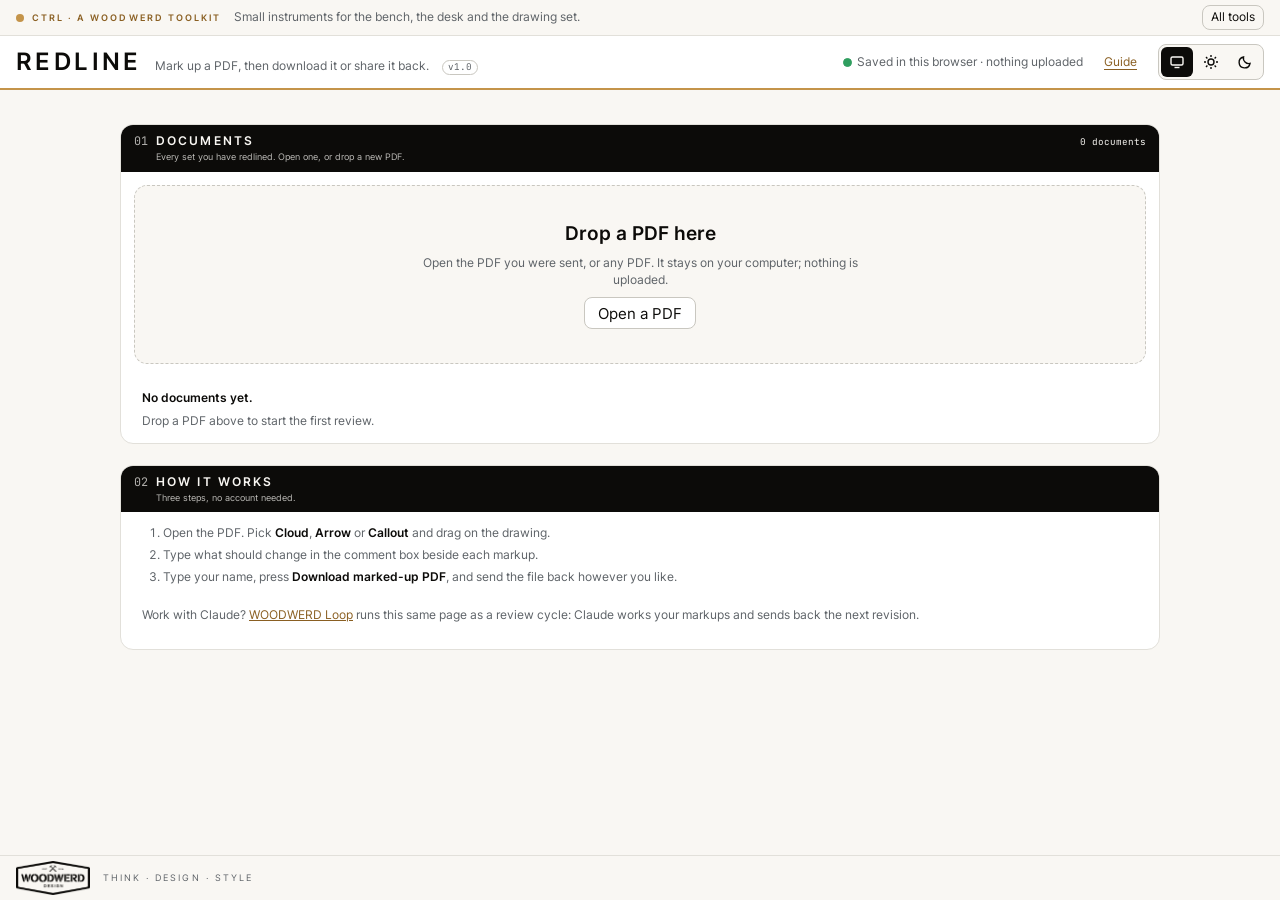
==== index.html @ b903b0ae "Add the WOODWERD Loop page and installable skill loop/ explains Redline vs Loop, the review cycle, a" ====
<!doctype html>
<html lang="en">
<head>
<meta charset="utf-8">
<meta name="viewport" content="width=device-width,initial-scale=1,viewport-fit=cover">
<meta name="description" content="Mark up a PDF in your browser, then download it or share it back. Nothing is uploaded.">
<meta name="robots" content="noindex">
<style>:root{padding-top:env(safe-area-inset-top,0px);padding-bottom:env(safe-area-inset-bottom,0px)}body{margin:0}</style>
</head>
<body>
<title>WOODWERD Redline</title>
<meta name="claude:viewport-fit-sides" content="cover">
<style>
/* Layout: drafting-table instrument. Toolkit strip, product header, then pages rail | sheet on the table | markups list, footer mark below.
   Tokens from WOODWERD Digital. Spacing Fibonacci (3 5 8 13 21 34 55), type steps of sqrt(phi) on a 15px body. */
@font-face{font-family:"Inter";font-weight:400;font-display:swap;src:url("fonts/inter-latin-400-normal.woff2") format("woff2")}
@font-face{font-family:"Inter";font-weight:500;font-display:swap;src:url("fonts/inter-latin-500-normal.woff2") format("woff2")}
@font-face{font-family:"Inter";font-weight:600;font-display:swap;src:url("fonts/inter-latin-600-normal.woff2") format("woff2")}
@font-face{font-family:"JetBrains Mono";font-weight:400;font-display:swap;src:url("fonts/jetbrains-mono-latin-400-normal.woff2") format("woff2")}
@font-face{font-family:"JetBrains Mono";font-weight:500;font-display:swap;src:url("fonts/jetbrains-mono-latin-500-normal.woff2") format("woff2")}
:root{
  --accent:#C4944A; --accent-text:#8A5F22; --accent-tint:#F0E2C8;
  --ground:#F9F7F3; --surface:#FFFFFF; --ink:#0C0B09; --ink-soft:#5D6267; --line:#E2E0DA; --line-strong:#C9C7C0;
  --table:#ECE9E2; --on-ink:#F9F7F3;
  --ok:#2F9E5F; --attention:#FF9F43; --fault:#D0453A;
  --sans:"Inter",system-ui,-apple-system,"Segoe UI",Roboto,sans-serif;
  --mono:"JetBrains Mono",ui-monospace,Menlo,Consolas,monospace;
  --b:15px; --t-micro:calc(var(--b)*.618); --t-cap:calc(var(--b)*.786); --t-h3:calc(var(--b)*1.272); --t-h2:calc(var(--b)*1.618);
  --s3:3px; --s5:5px; --s8:8px; --s13:13px; --s21:21px; --s34:34px; --s55:55px;
  --r-ctl:8px; --r-box:13px;
}
@media (prefers-color-scheme:dark){:root:not([data-theme="light"]){
  --accent-text:#D4A85E; --accent-tint:#3A2E16; --ground:#141311; --surface:#1C1A17; --ink:#ECEAE6; --ink-soft:#A3A8AD;
  --line:#2A2C2F; --line-strong:#3A3D41; --table:#0E0D0C; --on-ink:#141311; color-scheme:dark}}
:root[data-theme="dark"]{
  --accent-text:#D4A85E; --accent-tint:#3A2E16; --ground:#141311; --surface:#1C1A17; --ink:#ECEAE6; --ink-soft:#A3A8AD;
  --line:#2A2C2F; --line-strong:#3A3D41; --table:#0E0D0C; --on-ink:#141311; color-scheme:dark}
[hidden]{display:none!important}
html.public .claude-only{display:none!important}
html:not(.public) .public-only{display:none!important}
html.public .st{display:none}
*{box-sizing:border-box}
html,body{height:100%}
body{background:var(--ground);color:var(--ink);font-family:var(--sans);font-size:var(--b);line-height:1.45;overflow:hidden}
button,select,input,textarea{font:inherit;color:inherit}
button{cursor:pointer}
button:disabled{cursor:default;opacity:.45}
:focus-visible{outline:2px solid var(--accent);outline-offset:2px}
.mono{font-family:var(--mono);font-variant-numeric:tabular-nums}
.gut{padding-left:max(16px,env(safe-area-inset-left,0px));padding-right:max(16px,env(safe-area-inset-right,0px))}

.app{height:100%;display:grid;grid-template-rows:auto auto 1fr auto;min-height:0}

/* toolkit strip */
.strip{display:flex;align-items:center;gap:var(--s13);padding-block:var(--s5);background:var(--ground);border-bottom:1px solid var(--line);font-size:var(--t-cap);min-width:0}
.strip .kit{display:flex;align-items:center;gap:var(--s8);white-space:nowrap;font-size:var(--t-micro);letter-spacing:.22em;text-transform:uppercase;color:var(--accent-text);font-weight:600}
.dot{width:8px;height:8px;border-radius:50%;background:var(--accent);flex:none;display:inline-block}
.strip .pitch{color:var(--ink-soft);overflow:hidden;text-overflow:ellipsis;white-space:nowrap;flex:1;min-width:0}
.tools-menu{position:relative}
.tools-menu summary{list-style:none;cursor:pointer;padding:var(--s3) var(--s8);border:1px solid var(--line-strong);border-radius:var(--r-ctl);white-space:nowrap;color:var(--ink)}
.tools-menu summary::-webkit-details-marker{display:none}
.tools-menu summary:hover{background:var(--surface)}
.tools-menu .menu{position:absolute;right:0;top:calc(100% + var(--s5));z-index:30;width:min(340px,calc(100vw - 32px));background:var(--surface);border:1px solid var(--line-strong);border-radius:var(--r-box);padding:var(--s13);display:grid;gap:var(--s13);box-shadow:0 8px 34px rgba(0,0,0,.18)}
.menu h4{margin:0 0 var(--s5);font-size:var(--t-micro);letter-spacing:.22em;text-transform:uppercase;color:var(--ink-soft);font-weight:600}
.menu h4 span{letter-spacing:0;text-transform:none;font-weight:400}
.menu ul{list-style:none;margin:0;padding:0;display:grid;gap:var(--s5)}
.menu li{display:grid;grid-template-columns:auto 1fr;column-gap:var(--s8);align-items:baseline}
.menu li .nm{font-weight:600}
.menu li .ln{grid-column:2;color:var(--ink-soft);font-size:var(--t-cap)}
.menu li .here{font-size:var(--t-micro);letter-spacing:.12em;text-transform:uppercase;color:var(--accent-text);margin-left:var(--s5)}
.menu li .mk{width:8px;height:8px;border-radius:50%;border:1px solid var(--line-strong);transform:translateY(-1px)}
.menu li.cur .mk{background:var(--accent);border-color:var(--accent)}

/* product header */
.head{display:flex;align-items:center;gap:var(--s13) var(--s21);flex-wrap:wrap;padding-block:var(--s8);background:var(--surface);border-bottom:2px solid var(--accent)}
.prod{display:flex;align-items:baseline;gap:var(--s13);min-width:0;flex-wrap:wrap}
.prod h1{margin:0;font-size:var(--t-h2);letter-spacing:.14em;font-weight:600;line-height:1}
.prod .purpose{color:var(--ink-soft);font-size:var(--t-cap)}
.prod .ver{font-family:var(--mono);font-size:var(--t-micro);color:var(--ink-soft);border:1px solid var(--line-strong);border-radius:var(--r-ctl);padding:0 var(--s5)}
.head .sp{flex:1}
.live{display:flex;align-items:center;gap:var(--s5);font-size:var(--t-cap);color:var(--ink-soft);white-space:nowrap}
.sdot{width:9px;height:9px;border-radius:50%;flex:none;border:1.5px solid var(--line-strong);background:transparent}
.sdot.ok{background:var(--ok);border-color:var(--ok)}
.sdot.attention{background:var(--attention);border-color:var(--attention)}
.sdot.fault{background:var(--fault);border-color:var(--fault)}
.sdot.pulse{animation:pulse 1.4s ease-in-out infinite}
@keyframes pulse{50%{opacity:.35}}
.guide summary{list-style:none;cursor:pointer;color:var(--accent-text);text-decoration:underline;text-underline-offset:3px;font-size:var(--t-cap)}
.guide summary::-webkit-details-marker{display:none}
.guide{position:relative}
.guide .pop{position:absolute;right:0;top:calc(100% + var(--s8));z-index:30;width:min(420px,calc(100vw - 32px));background:var(--surface);border:1px solid var(--line-strong);border-radius:var(--r-box);padding:var(--s13) var(--s21);box-shadow:0 8px 34px rgba(0,0,0,.18);font-size:var(--t-cap);line-height:1.5;max-height:70vh;overflow:auto}
.pop h3{font-size:var(--b);margin:var(--s13) 0 var(--s5)}
.pop h3:first-child{margin-top:0}
.pop p{margin:0 0 var(--s8)}
.pop kbd{font-family:var(--mono);border:1px solid var(--line-strong);border-radius:4px;padding:0 4px;font-size:var(--t-micro)}
.keys{display:grid;grid-template-columns:auto 1fr;gap:var(--s3) var(--s13)}
.seg{display:inline-flex;border:1px solid var(--line-strong);border-radius:var(--r-ctl);padding:2px;gap:2px;background:var(--ground)}
.seg button{border:0;background:transparent;border-radius:6px;padding:var(--s3) var(--s8);display:inline-flex;align-items:center;gap:var(--s5);white-space:nowrap;min-height:30px}
.seg button:hover{background:var(--line)}
.seg button[aria-pressed="true"]{background:var(--ink);color:var(--on-ink)}
.seg svg{width:16px;height:16px;flex:none}

/* workspace */
.work{--railw:200px;--listw:clamp(300px,26vw,440px);min-height:0;display:grid;grid-template-columns:var(--railw) minmax(0,1fr) var(--listw);grid-template-rows:auto minmax(0,1fr);grid-template-areas:"bar bar bar" "rail table list"}
/* one fixed top bar: identity column as wide as the page previews, tools in one row, scale and size fixed on the right */
.bar{grid-area:bar;display:grid;grid-template-columns:var(--railw) minmax(0,1fr) auto;align-items:center;column-gap:var(--s13);padding-block:var(--s5);padding-left:0!important;background:var(--surface);border-bottom:1px solid var(--line)}
.bar-id{display:flex;align-items:center;gap:var(--s5);min-width:0;padding-left:var(--s8)}
.bar-id #back{padding-inline:var(--s5);flex:none}
.sr{position:absolute;width:1px;height:1px;overflow:hidden;clip:rect(0 0 0 0);white-space:nowrap}
.bar-id .docname{flex:1;min-width:0;flex-wrap:wrap;row-gap:0}
.bar-id .docname b{max-width:100%}
.bar-tools{display:flex;align-items:center;gap:var(--s8);min-width:0;overflow-x:auto;scrollbar-width:thin}
.bar-tools>*{flex:none}
.bar-meta{display:flex;align-items:center;gap:var(--s8);justify-content:flex-end}
.bar-meta .readout{display:inline-block;min-width:21ch;text-align:right}
.live{min-width:24ch}
.btn{border:1px solid var(--line-strong);background:var(--surface);border-radius:var(--r-ctl);padding:var(--s3) var(--s13);min-height:32px;display:inline-flex;align-items:center;gap:var(--s5);white-space:nowrap}
.btn:hover:not(:disabled){background:var(--ground);border-color:var(--ink-soft)}
.btn:active:not(:disabled){transform:translateY(1px)}
.primary{border:1px solid var(--ink);background:var(--ink);color:var(--on-ink);border-radius:var(--r-ctl);padding:var(--s5) var(--s13);font-weight:600;min-height:34px}
.primary:hover:not(:disabled){opacity:.88}
.docname{display:flex;align-items:center;gap:var(--s8);min-width:0}
.docname b{font-weight:600;overflow:hidden;text-overflow:ellipsis;white-space:nowrap;max-width:28ch}
.docname input{width:9ch;border:1px solid var(--line-strong);border-radius:var(--r-ctl);background:var(--ground);padding:2px var(--s5);font-family:var(--mono);font-size:var(--t-cap)}
.docname label{font-size:var(--t-micro);letter-spacing:.16em;text-transform:uppercase;color:var(--ink-soft)}
.sw{width:22px;height:22px;border-radius:50%;border:2px solid var(--surface);outline:1px solid var(--line-strong);padding:0;min-height:0}
.sw[aria-pressed="true"]{outline:2px solid var(--ink)}
.colors{display:flex;gap:var(--s5);align-items:center;padding-inline:var(--s5)}
.field{display:flex;align-items:center;gap:var(--s5);font-size:var(--t-cap);color:var(--ink-soft)}
.field select,.pagepick{border:1px solid var(--line-strong);background:var(--surface);border-radius:var(--r-ctl);padding:var(--s3) var(--s5);color:var(--ink)}
.readout{font-family:var(--mono);font-size:var(--t-cap);color:var(--ink-soft);white-space:nowrap}
.pagepick{display:none}

/* area header band */
.area{display:flex;flex-direction:column;min-height:0;background:var(--surface)}
.band{display:grid;grid-template-columns:auto 1fr auto;align-items:baseline;gap:0 var(--s8);padding:var(--s8) var(--s13);background:var(--ink);color:var(--on-ink)}
.band .no{font-family:var(--mono);font-size:var(--t-cap);opacity:.7}
.band h2{margin:0;font-size:var(--t-cap);letter-spacing:.18em;text-transform:uppercase;font-weight:600}
.band .state{font-family:var(--mono);font-size:var(--t-micro);white-space:nowrap}
.band .why{grid-column:2/4;font-size:var(--t-micro);opacity:.75}

/* pages rail */
.rail{grid-area:rail;border-right:1px solid var(--line)}
.pages{overflow:auto;padding:var(--s8);display:flex;flex-direction:column;gap:var(--s8);min-height:0;flex:1}
.pg{display:grid;gap:var(--s5);text-align:left;border:1px solid transparent;background:transparent;border-radius:var(--r-ctl);padding:var(--s5)}
.pg:hover{background:var(--ground)}
.pg[aria-current="true"]{border-color:var(--ink);background:var(--ground)}
.pg canvas{width:100%;height:auto;display:block;background:#fff;border:1px solid var(--line);border-radius:3px}
.pg .lbl{display:flex;justify-content:space-between;align-items:center;font-size:var(--t-cap)}
.pg .lbl b{font-family:var(--mono);font-weight:500}
.count{font-family:var(--mono);font-size:var(--t-micro);border:1px solid var(--attention);color:var(--ink);border-radius:8px;padding:0 var(--s5)}

/* table */
.table{grid-area:table;position:relative;overflow:hidden;background:var(--table);touch-action:none}
.stage{position:absolute;left:0;top:0;transform-origin:0 0;box-shadow:0 2px 13px rgba(0,0,0,.25);background:#fff}
.stage canvas{position:absolute;left:0;top:0;display:block}
.stage svg{position:absolute;left:0;top:0;overflow:visible}
.table[data-tool="pan"]{cursor:grab}
.table.panning{cursor:grabbing}
.table[data-tool="select"]{cursor:default}
.table:not([data-tool="pan"]):not([data-tool="select"]){cursor:crosshair}
.zoom{position:absolute;right:max(13px,env(safe-area-inset-right,0px));bottom:var(--s13);display:flex;gap:var(--s5);align-items:center}
.zoom .btn{min-height:30px;padding:var(--s3) var(--s8)}
.zoom output{font-family:var(--mono);font-size:var(--t-cap);background:var(--surface);border:1px solid var(--line-strong);border-radius:var(--r-ctl);padding:var(--s3) var(--s8);min-width:56px;text-align:center}
.hint{position:absolute;left:var(--s13);bottom:var(--s13);font-size:var(--t-cap);color:var(--ink-soft);background:var(--surface);border:1px solid var(--line);border-radius:var(--r-ctl);padding:var(--s3) var(--s8);max-width:50%}
.mk{cursor:pointer}
.mk.sel .hit{stroke:var(--accent);stroke-opacity:.45}
.tmsg{position:absolute;inset:0;display:grid;place-items:center;padding:var(--s34);text-align:center;color:var(--ink-soft)}
.tmsg > div{max-width:46ch;display:grid;gap:var(--s8);justify-items:center}

/* markups list */
.list{grid-area:list;border-left:1px solid var(--line)}
.lhead{padding:var(--s13);border-bottom:1px solid var(--line);display:grid;gap:var(--s8)}
.tally{font-family:var(--mono);font-size:var(--t-cap);color:var(--ink-soft)}
.filters{display:flex;gap:var(--s5);flex-wrap:wrap}
.filters select{border:1px solid var(--line-strong);background:var(--ground);border-radius:var(--r-ctl);padding:2px var(--s5);font-size:var(--t-cap)}
.items{overflow:auto;padding:var(--s8);display:flex;flex-direction:column;gap:var(--s8);min-height:0;flex:1}
.item{border:1px solid var(--line);border-radius:var(--r-ctl);padding:var(--s8);display:grid;gap:var(--s8);background:var(--ground)}
.item.sel{border-color:var(--ink)}
.item .top{display:flex;align-items:center;flex-wrap:wrap;gap:var(--s5) var(--s8);font-size:var(--t-cap);min-width:0}
.item .top .meta{flex:1 1 8ch}
.item{min-width:0;overflow-wrap:anywhere}
.grp{grid-template-columns:minmax(0,1fr);min-width:0}
.log{overflow-wrap:anywhere}
.flow{min-width:0;overflow-wrap:anywhere}
.item .num{font-family:var(--mono);font-weight:500;min-width:30px}
.item .ink{width:10px;height:10px;border-radius:50%;flex:none}
.item .meta{color:var(--ink-soft);flex:1;min-width:0;overflow:hidden;text-overflow:ellipsis;white-space:nowrap}
.item textarea{width:100%;min-height:46px;max-height:40vh;resize:vertical;field-sizing:content;border:1px solid var(--line-strong);border-radius:var(--r-ctl);background:var(--surface);padding:var(--s5) var(--s8);font-size:var(--t-cap)}
.item .row{display:flex;gap:var(--s8);align-items:center;justify-content:space-between}
.st{display:inline-flex;align-items:center;gap:var(--s5);font-size:var(--t-micro);letter-spacing:.08em;text-transform:uppercase;border:1px solid var(--line-strong);border-radius:var(--r-ctl);padding:2px var(--s8);background:var(--surface);white-space:nowrap;min-height:0}
.st:hover{border-color:var(--ink-soft)}
.reply{font-size:var(--t-cap);border:1px solid var(--line);border-left:3px solid var(--ok);padding:var(--s5) var(--s8);background:var(--surface);border-radius:0 var(--r-ctl) var(--r-ctl) 0}
.reply.ask{border-left-color:var(--attention)}
.reply b{font-weight:600}
.answer{font-size:var(--t-cap);border:1px solid var(--line);border-left:3px solid var(--accent);padding:var(--s5) var(--s8);background:var(--surface);border-radius:0 var(--r-ctl) var(--r-ctl) 0}
.answer b{font-weight:600}
.answer .pend{color:var(--ink-soft)}
.review{display:flex;gap:var(--s8);align-items:center;flex-wrap:wrap}
.review textarea{flex-basis:100%}
.go{border:1px solid var(--ok);background:var(--ok);color:#fff;border-radius:var(--r-ctl);padding:var(--s3) var(--s13);min-height:30px;font-weight:600}
.go:hover{filter:brightness(1.08)}
.link{border:0;background:none;color:var(--accent-text);padding:0;font-size:var(--t-cap);text-decoration:underline;text-underline-offset:3px;min-height:0}
.submit{display:grid;gap:var(--s8)}
.submit .primary{width:100%}
.confirm{border:1px solid var(--line-strong);border-radius:var(--r-ctl);padding:var(--s8);display:grid;gap:var(--s8);background:var(--ground);font-size:var(--t-cap)}
.crow{display:flex;gap:var(--s8)}
.subnote{font-size:var(--t-cap);color:var(--ink-soft)}
.flow{border:1px solid var(--line-strong);border-radius:var(--r-ctl);padding:var(--s8);display:grid;gap:var(--s5);font-size:var(--t-cap);background:var(--surface)}
.steps{display:flex;gap:var(--s3)}
.steps span{flex:1;text-align:center;padding:3px 2px;border-radius:6px;border:1px solid var(--line-strong);font-family:var(--mono);font-size:var(--t-micro);letter-spacing:.04em;text-transform:uppercase;color:var(--ink-soft)}
.steps span.on{color:var(--ok);border-color:var(--ok)}
.steps span.now{color:var(--accent-text);border-color:var(--accent);background:var(--accent-tint);font-weight:600}
.flow .warnline{color:var(--attention)}
.flow .next b{font-weight:600;color:var(--ink)}
.grp{border:0;display:grid;gap:var(--s8)}
.grp>summary{cursor:pointer;font-family:var(--mono);font-size:var(--t-micro);letter-spacing:.12em;text-transform:uppercase;color:var(--ink-soft);padding:var(--s3) 0;list-style-position:inside}
.grp>summary b{color:var(--ink);font-weight:500}
.mtags{display:flex;flex-wrap:wrap;gap:var(--s3)}
.mtag{font-family:var(--mono);font-size:var(--t-micro);letter-spacing:.04em;border:1px solid var(--line-strong);border-radius:6px;padding:1px 5px;color:var(--ink-soft)}
.mtag.ok{color:var(--ok);border-color:var(--ok)}.mtag.plan{color:var(--accent-text);border-color:var(--accent)}
.snote{font-size:var(--t-cap);color:var(--ink-soft)}
.log{border:1px solid var(--line);border-radius:var(--r-ctl);background:var(--surface);font-size:var(--t-cap)}
.log>summary{cursor:pointer;padding:var(--s5) var(--s8);font-weight:600}
.log .rnd{border-top:1px solid var(--line);padding:var(--s5) var(--s8)}
.log .rnd>summary{cursor:pointer}
.log .rnd ul{list-style:none;margin:var(--s5) 0 0;padding:0;display:grid;gap:var(--s3)}
.log .rnd li button{all:unset;cursor:pointer;display:block}
.log .rnd li button:hover,.log .rnd li button:focus-visible{text-decoration:underline;text-decoration-color:var(--accent)}
.oc{font-family:var(--mono);font-size:var(--t-micro);text-transform:uppercase;letter-spacing:.06em;margin-right:4px}
.oc.done{color:var(--ok)}.oc.superseded{color:var(--ink-soft)}.oc.reworked,.oc.planned{color:var(--accent-text)}.oc.ask{color:var(--attention)}
.ibtn{display:inline-grid;place-items:center;width:32px;height:32px;border:1px solid transparent;border-radius:var(--r-ctl);background:transparent;color:var(--ink-soft);padding:0}
.ibtn:hover{color:var(--ink);border-color:var(--line-strong);background:var(--surface)}
.ibtn:focus-visible{outline:2px solid var(--accent);outline-offset:1px}
.ibtn.trash:hover{color:var(--fault);border-color:var(--fault)}
.retrow{display:flex;gap:var(--s5);flex-wrap:wrap;align-items:center}
.empty{color:var(--ink-soft);padding:var(--s13) var(--s8);font-size:var(--t-cap)}
.empty b{color:var(--ink);display:block;margin-bottom:var(--s5)}

/* library */
.lib{grid-column:1/-1;grid-row:1/-1;overflow:auto;min-height:0;padding-block:var(--s34)}
.lib-in{max-width:1040px;margin:0 auto;display:grid;gap:var(--s21)}
.lib .area{border:1px solid var(--line);border-radius:var(--r-box);overflow:hidden}
.drop{margin:var(--s13);border:1.5px dashed var(--line-strong);border-radius:var(--r-box);padding:var(--s34) var(--s21);display:grid;gap:var(--s8);justify-items:center;text-align:center;background:var(--ground)}
.drop.over,.dropall.over .drop{border-color:var(--accent);background:var(--accent-tint)}
.drop p{margin:0;color:var(--ink-soft);max-width:56ch;font-size:var(--t-cap)}
.drop strong{font-size:var(--t-h3);font-weight:600}
.docs{display:grid}
.drow{display:grid;grid-template-columns:minmax(0,1fr) auto auto auto;gap:var(--s5) var(--s21);align-items:center;padding:var(--s13);border-top:1px solid var(--line)}
.drow .nm{font-weight:600;overflow:hidden;text-overflow:ellipsis;white-space:nowrap}
.drow .sub{font-size:var(--t-cap);color:var(--ink-soft)}
.drow .rd{display:grid;justify-items:end;font-size:var(--t-cap)}
.drow .rd span:first-child{font-size:var(--t-micro);letter-spacing:.16em;text-transform:uppercase;color:var(--ink-soft)}
.drow .rd span:last-child{font-family:var(--mono);font-variant-numeric:tabular-nums}
.how{padding:var(--s13) var(--s21);display:grid;gap:var(--s8);font-size:var(--t-cap);color:var(--ink-soft)}
.how ol{margin:0;padding-left:var(--s21);display:grid;gap:var(--s5)}
.how b{color:var(--ink)}
.dropveil{position:fixed;inset:0;z-index:50;background:color-mix(in srgb,var(--ground) 70%,transparent);display:grid;place-items:center;pointer-events:none}
.dropveil div{border:2px dashed var(--accent);border-radius:var(--r-box);padding:var(--s34) var(--s55);background:var(--surface);font-weight:600}
.loadmsg{display:flex;align-items:center;gap:var(--s8);font-size:var(--t-cap);color:var(--ink-soft);padding:0 var(--s13) var(--s13)}

/* footer mark */
.foot{display:flex;align-items:center;gap:var(--s13);padding-block:var(--s5);border-top:1px solid var(--line);background:var(--ground);color:var(--ink)}
.foot a{display:inline-flex;align-items:center;gap:var(--s13);color:inherit;text-decoration:none}
.badge{display:block;height:34px;width:74px;background:currentColor;-webkit-mask:url("img/woodwerd-badge.png") center/contain no-repeat;mask:url("img/woodwerd-badge.png") center/contain no-repeat}
.tag{font-size:var(--t-micro);letter-spacing:.22em;text-transform:uppercase;color:var(--ink-soft)}

@media (max-width:1560px){.seg.tools button span,.seg.tools kbd{display:none}.bar-meta .field{font-size:0;gap:0}.bar-meta .field select{font-size:var(--t-cap)}}
@media (max-width:900px){
  .bar{grid-template-columns:minmax(0,1fr);row-gap:var(--s5);padding-left:max(16px,env(safe-area-inset-left,0px))!important}
  .bar-id{padding-left:0}.bar-meta{justify-content:flex-start}
  .work{grid-template-columns:minmax(0,1fr);grid-template-rows:auto minmax(340px,68vh) auto;grid-template-areas:"bar" "table" "list";overflow:auto}
  .work .lib{grid-row:auto}
  .list .items{overflow:visible}
  .rail{display:none}
  .pagepick{display:block}
  .seg.tools button span,.seg.tools kbd{display:none}
  .hint{display:none}
  .list{border-left:0;border-top:1px solid var(--line)}
  .prod .purpose{display:none}
  .drow{grid-template-columns:minmax(0,1fr) auto}
  .drow .rd{display:none}
}
@media (max-width:560px){.strip .pitch{display:none}.foot .tag{display:none}}
@media (prefers-reduced-motion:reduce){*{transition:none!important;animation:none!important}}
</style>

<div class="app" id="app">
  <div class="strip gut">
    <span class="kit"><span class="dot" aria-hidden="true"></span>Ctrl · a WOODWERD toolkit</span>
    <span class="pitch">Small instruments for the bench, the desk and the drawing set.</span>
    <details class="tools-menu" id="toolsmenu">
      <summary>All tools</summary>
      <div class="menu">
        <div><h4>Build <span>· the hardware</span></h4><ul><li><span class="mk"></span><span class="nm">Ctrl Case</span><span class="ln">Printed case for the Cheap Yellow Display board.</span></li></ul></div>
        <div><h4>Load <span>· the bench</span></h4><ul><li><span class="mk"></span><span class="nm">ESP Ctrl</span><span class="ln">Set up and load a board from the browser.</span></li></ul></div>
        <div><h4>Run <span>· what the board becomes</span></h4><ul>
          <li><span class="mk"></span><span class="nm">Flow Ctrl</span><span class="ln">A Bluetooth desk button for Wispr Flow.</span></li>
          <li><span class="mk"></span><span class="nm">Media Ctrl</span><span class="ln">A desk remote for media playback.</span></li>
          <li><span class="mk"></span><span class="nm">Claude Ctrl</span><span class="ln">A desk controller for Claude.</span></li></ul></div>
        <div><h4>Phone <span>· no board needed</span></h4><ul><li><span class="mk"></span><span class="nm">CtrlClock</span><span class="ln">A clock app for the phone.</span></li></ul></div>
        <div><h4>Review <span>· drawing sets</span></h4><ul><li class="cur" aria-current="page"><span class="mk"></span><span><span class="nm"><span class="claude-only">Loop</span><span class="public-only">Redline</span></span><span class="here">You are here</span></span><span class="ln"><span class="claude-only">Review a drawing set with Claude: mark up, submit, get the next rev.</span><span class="public-only">Mark up any PDF and send it back.</span></span></li></ul></div>
      </div>
    </details>
  </div>

  <header class="head gut">
    <div class="prod">
      <h1><span class="claude-only">LOOP</span><span class="public-only">REDLINE</span></h1>
      <span class="purpose claude-only">Mark up a drawing set and send the markups to Claude.</span><span class="purpose public-only" id="ppurpose">Mark up a PDF, then download it or share it back.</span>
      <span class="ver">v1.0</span>
    </div>
    <div class="sp"></div>
    <span class="live" id="live"><span class="sdot pulse attention" id="livedot"></span><span id="livetxt">Connecting…</span></span>
    <details class="guide" id="guide">
      <summary>Guide</summary>
      <div class="pop">
        <h3>Start a review</h3>
        <p>Drop a PDF anywhere on this page, or press <b>Open a PDF</b>.<span class="claude-only"> You can also attach a PDF in a chat with Claude and say “redline this”. Claude adds it to the library and sends you the link.</span></p>
        <p>The same file always opens the same document, so markups come back when you drop it again.</p>
        <p class="public-only">Your PDF stays on your computer. Nothing is uploaded, and your markups are saved in this browser until you clear its data.</p>
        <h3>Mark up</h3>
        <div class="keys">
          <kbd>V</kbd><span>Select, move, Delete removes</span>
          <kbd>H</kbd><span>Pan (or hold Space)</span>
          <kbd>C</kbd><span>Cloud an area</span>
          <kbd>R</kbd><span>Box</span>
          <kbd>A</kbd><span>Arrow</span>
          <kbd>T</kbd><span>Callout with note text</span>
          <kbd>P</kbd><span>Pen</span>
          <kbd>I</kbd><span>Highlight</span>
          <kbd>M</kbd><span>Measure at the chosen scale</span>
          <kbd>W</kbd><span>Fit width · <kbd>Ctrl 0</kbd> fit page</span>
        </div>
        <p style="margin-top:8px">Measurements use the PDF's own sheet size, so a 36 × 24 sheet measures true at its printed scale. A set printed to a smaller sheet will not.</p>
        <h3 class="public-only">Send it back</h3>
        <p class="public-only">Type your name and press <b>Download marked-up PDF</b>. Send the file back however you like: email, text, a shared folder. Each markup is a real PDF comment, so it shows in Bluebeam, Acrobat, Preview or any PDF viewer.</p>
        <div class="claude-only">
        <h3>Send for review</h3>
        <p>Markups stay drafts until you press <b>Submit</b>. Claude gets the batch, works each one, and replies under it here.</p>
        <h3>Answer Claude</h3>
        <p>Under each reply, press <b>Approve plan</b> (or <b>Accept and close</b> when it's done), or <b>Answer / change</b> to send a rework note. Your responses go out with the next <b>Submit</b>. Accepted, finished markups close and drop out of the open count. <b>Needs my review</b> in the filter shows what's waiting on you.</p>
        <h3>Send a PDF to someone</h3>
        <p><b>Download marked-up PDF</b> writes your markups into a copy of the PDF as real comments.</p>
        </div>
      </div>
    </details>
    <div class="seg" role="group" aria-label="Theme" id="theme">
      <button data-t="system" title="Follow the system" aria-label="Follow the system theme"><svg viewBox="0 0 16 16" aria-hidden="true"><rect x="2" y="3" width="12" height="8" rx="1.5" fill="none" stroke="currentColor" stroke-width="1.4"/><path d="M5.5 13.5h5" stroke="currentColor" stroke-width="1.4"/></svg></button>
      <button data-t="light" title="Light" aria-label="Light theme"><svg viewBox="0 0 16 16" aria-hidden="true"><circle cx="8" cy="8" r="3" fill="none" stroke="currentColor" stroke-width="1.4"/><path d="M8 1v2M8 13v2M1 8h2M13 8h2M3 3l1.4 1.4M11.6 11.6L13 13M3 13l1.4-1.4M11.6 4.4L13 3" stroke="currentColor" stroke-width="1.4"/></svg></button>
      <button data-t="dark" title="Dark" aria-label="Dark theme"><svg viewBox="0 0 16 16" aria-hidden="true"><path d="M13 9.5A5.5 5.5 0 016.5 3a5.5 5.5 0 106.5 6.5z" fill="none" stroke="currentColor" stroke-width="1.4"/></svg></button>
    </div>
  </header>

  <div class="work" id="work">
    <!-- library -->
    <section class="lib gut" id="lib">
      <div class="lib-in">
        <div class="area">
          <div class="band"><span class="no">01</span><h2>Documents</h2><span class="state" id="libstate"></span><span class="why">Every set you have redlined. Open one, or drop a new PDF.</span></div>
          <label class="drop" id="drop">
            <strong>Drop a PDF here</strong>
            <p class="claude-only">Any drawing set or document. It is stored with this page so you and Claude open the same file, and the markups stay with it.</p><p class="public-only">Open the PDF you were sent, or any PDF. It stays on your computer; nothing is uploaded.</p>
            <span class="btn" role="button" tabindex="0" id="choose">Open a PDF</span>
            <input type="file" id="file" accept="application/pdf,.pdf" hidden>
          </label>
          <div class="loadmsg" id="loadmsg" hidden><span class="sdot attention pulse"></span><span id="loadtxt"></span></div>
          <div class="docs" id="docs"></div>
        </div>
        <div class="area public-only">
          <div class="band"><span class="no">02</span><h2>How it works</h2><span class="state"></span><span class="why">Three steps, no account needed.</span></div>
          <div class="how">
            <ol>
              <li>Open the PDF. Pick <b>Cloud</b>, <b>Arrow</b> or <b>Callout</b> and drag on the drawing.</li>
              <li>Type what should change in the comment box beside each markup.</li>
              <li>Type your name, press <b>Download marked-up PDF</b>, and send the file back however you like.</li>
            </ol>
            <p class="public-only" style="margin-top:13px;font-size:var(--t-cap);color:var(--ink-soft)">Work with Claude? <a href="loop/" style="color:var(--accent-text)">WOODWERD Loop</a> runs this same page as a review cycle: Claude works your markups and sends back the next revision.</p>
          </div>
        </div>
        <div class="area claude-only">
          <div class="band"><span class="no">02</span><h2>Start from a chat</h2><span class="state"></span><span class="why">The quickest way to kick off a review on a new set.</span></div>
          <div class="how">
            <ol>
              <li>Attach the PDF in any chat with Claude and say <b>“redline this”</b>.</li>
              <li>Claude adds it here and replies with a link straight to page one.</li>
              <li>Mark it up, then press <b>Submit</b>. Claude works each markup and answers under it.</li>
            </ol>
          </div>
        </div>
      </div>
    </section>

    <!-- document view -->
    <div class="bar gut" id="bar" hidden>
      <div class="bar-id"><button class="btn" id="back" title="Back to all documents" aria-label="Documents"><svg width="14" height="14" viewBox="0 0 16 16" aria-hidden="true"><path d="M10 3L5 8l5 5" fill="none" stroke="currentColor" stroke-width="1.6"/></svg><span class="sr">Documents</span></button>
      <div class="docname"><b id="dname"></b><label for="round">Set</label><input id="round" placeholder="X1.0" autocomplete="off"></div></div>
      <div class="bar-tools"><select class="pagepick" id="pagepick" aria-label="Page"></select>
      <div class="seg tools" role="toolbar" aria-label="Markup tools" id="toolbar"></div>
      <div class="colors" role="group" aria-label="Markup colour" id="colors"></div></div>
      <div class="bar-meta"><label class="field" for="scale">Scale
        <select id="scale">
          <option value="0.0625">1/16" = 1'-0"</option>
          <option value="0.09375">3/32" = 1'-0"</option>
          <option value="0.125">1/8" = 1'-0"</option>
          <option value="0.1875">3/16" = 1'-0"</option>
          <option value="0.25" selected>1/4" = 1'-0"</option>
          <option value="0.375">3/8" = 1'-0"</option>
          <option value="0.5">1/2" = 1'-0"</option>
          <option value="0.75">3/4" = 1'-0"</option>
          <option value="1">1" = 1'-0"</option>
          <option value="1.5">1-1/2" = 1'-0"</option>
          <option value="3">3" = 1'-0"</option>
          <option value="0.1">1" = 10' (civil)</option>
          <option value="0.05">1" = 20' (civil)</option>
          <option value="12">Full size</option>
        </select>
      </label>
      <span class="readout" id="psize"></span></div>
    </div>
    <aside class="rail area" id="rail" hidden aria-label="Pages">
      <div class="band"><span class="no">01</span><h2>Pages</h2><span class="state" id="pgstate"></span></div>
      <nav class="pages" id="pages"></nav>
    </aside>
    <main class="table" id="table" data-tool="cloud" hidden>
      <div class="stage" id="stage">
        <canvas id="base"></canvas>
        <canvas id="detail"></canvas>
        <svg id="ink" xmlns="http://www.w3.org/2000/svg">
          <defs>
            <marker id="ah" viewBox="0 0 10 10" refX="9" refY="5" markerWidth="5" markerHeight="5" orient="auto-start-reverse"><path d="M0,0 L10,5 L0,10 z" fill="context-stroke"/></marker>
            <marker id="tick" viewBox="0 0 10 10" refX="5" refY="5" markerWidth="4" markerHeight="4" orient="auto"><path d="M5,0 L5,10" stroke="context-stroke" stroke-width="2" fill="none"/></marker>
          </defs>
          <g id="layer"></g><g id="draft"></g>
        </svg>
      </div>
      <div class="tmsg" id="tmsg" hidden><div id="tmsgin"></div></div>
      <div class="hint" id="hint"></div>
      <div class="zoom">
        <button class="btn" id="zout" aria-label="Zoom out">−</button>
        <output id="zlvl">100%</output>
        <button class="btn" id="zin" aria-label="Zoom in">+</button>
        <button class="btn" id="zfit" title="Fit the whole page (Ctrl+0)">Fit page</button>
        <button class="btn" id="zwidth" title="Fit page width (W)">Fit width</button>
      </div>
    </main>
    <aside class="list area" id="list" hidden aria-label="Markups">
      <div class="band"><span class="no">02</span><h2>Markups</h2><span class="state" id="tally"></span><span class="why claude-only">Numbered in the order drawn. Drafts until you submit.</span><span class="why public-only">Numbered in the order drawn.</span></div>
      <div class="lhead">
        <div class="submit public-only">
          <label class="field" for="rname" style="display:grid;gap:3px">Your name, shown on each comment<input id="rname" autocomplete="name" placeholder="First and last name" style="border:1px solid var(--line-strong);border-radius:8px;background:var(--surface);padding:5px 8px;color:var(--ink)"></label>
          <button class="primary" id="dlbtn2">Download marked-up PDF</button>
          <div class="retrow"><button class="btn" id="sharebtn" hidden>Share…</button><a class="link" id="mailbtn" hidden>Email it</a></div>
          <div class="subnote" id="dlnote2">Your file stays on this computer. Download it, then send it back however you like.</div>
        </div>
        <div class="submit claude-only" id="submitbox">
          <button class="primary" id="submitbtn">Submit markups for review</button>
          <div class="confirm" id="confirm" hidden>
            <span id="confirmtxt"></span>
            <div class="crow"><button class="primary" id="confirmyes">Submit</button><button class="btn" id="confirmno">Cancel</button></div>
          </div>
          <div class="subnote" id="subnote"></div>
          <div class="flow" id="flow" hidden aria-live="polite"><div class="steps" id="steps"></div><div id="flowmsg"></div><div class="next" id="flownext"></div></div>
          <button class="link" id="dlbtn" style="justify-self:start">Download marked-up PDF</button>
          <div class="subnote" id="dlnote" hidden></div>
        </div>
        <div class="filters">
          <select id="fscope" aria-label="Which pages"><option value="page">This page</option><option value="all">All pages</option></select>
          <select id="fstatus" aria-label="Status"><option value="any">Any status</option><option value="open">Open</option><option value="review">Needs my review</option><option value="draft">Draft</option><option value="sent">With Claude</option><option value="closed">Accomplished</option><option value="superseded">Superseded</option></select>
        </div>
      </div>
      <details class="log" id="log" hidden><summary id="logsum">Revision log</summary><div id="logbody"></div></details>
      <div class="items" id="items"></div>
    </aside>
  </div>

  <footer class="foot gut">
    <a href="https://woodwerd.com" target="_blank" rel="noopener" aria-label="WOODWERD, woodwerd.com"><span class="badge" aria-hidden="true"></span><span class="tag">Think · Design · Style</span></a>
  </footer>
</div>
<div class="dropveil" id="veil" hidden><div>Drop the PDF to open it</div></div>

<script src="vendor/pdf.min.js"></script>
<script src="redline-export.js"></script>
<script>
/* ---------- constants ---------- */
const VERSION="1.0";
const TOOLS=[
 {id:"select",name:"Select",key:"V",icon:'<path d="M4 2l12 7-5 1.5L8.5 16z" fill="currentColor"/>'},
 {id:"pan",name:"Pan",key:"H",icon:'<path d="M9 2v14M2 9h14M9 2l-2 2M9 2l2 2M9 16l-2-2M9 16l2-2M2 9l2-2M2 9l2 2M16 9l-2-2M16 9l-2 2" stroke="currentColor" fill="none" stroke-width="1.5"/>'},
 {id:"cloud",name:"Cloud",key:"C",icon:'<path d="M3 6a2 2 0 013-2 2 2 0 014 0 2 2 0 014 0 2 2 0 012 3 2 2 0 010 4 2 2 0 01-2 3 2 2 0 01-4 0 2 2 0 01-4 0 2 2 0 01-3-2 2 2 0 010-4z" stroke="currentColor" fill="none" stroke-width="1.4"/>'},
 {id:"rect",name:"Box",key:"R",icon:'<rect x="2.5" y="4" width="13" height="10" stroke="currentColor" fill="none" stroke-width="1.6"/>'},
 {id:"arrow",name:"Arrow",key:"A",icon:'<path d="M3 15L15 3M15 3h-6M15 3v6" stroke="currentColor" fill="none" stroke-width="1.6"/>'},
 {id:"cl",name:"Centerline",key:"L",icon:'<path d="M2 16L16 2" stroke="currentColor" fill="none" stroke-width="1.4" stroke-dasharray="5 2 1.5 2"/>'},
 {id:"dash",name:"Dashed",key:"D",icon:'<path d="M2 16L16 2" stroke="currentColor" fill="none" stroke-width="1.6" stroke-dasharray="3 2.5"/>'},
 {id:"area",name:"Area",key:"F",icon:'<path d="M3 5l8-2 4 6-3 6-9-2z" stroke="currentColor" fill="none" stroke-width="1.4"/><path d="M4 12l6-6M6 14l6-6M9 14.5l4.5-4.5" stroke="currentColor" stroke-width="1" opacity=".7"/>'},
 {id:"xout",name:"Remove",key:"X",icon:'<rect x="3" y="3" width="12" height="12" stroke="currentColor" fill="none" stroke-width="1.4"/><path d="M3 3l12 12M15 3L3 15" stroke="currentColor" stroke-width="1.4"/>'},
 {id:"callout",name:"Callout",key:"T",icon:'<path d="M2 16l5-5" stroke="currentColor" stroke-width="1.6"/><rect x="7" y="2.5" width="9" height="7" stroke="currentColor" fill="none" stroke-width="1.6"/>'},
 {id:"pen",name:"Pen",key:"P",icon:'<path d="M3 14c3-1 3-6 6-6s2 5 6 3" stroke="currentColor" fill="none" stroke-width="1.6"/>'},
 {id:"hl",name:"Highlight",key:"I",icon:'<path d="M2 12h14" stroke="currentColor" stroke-width="5" stroke-opacity=".45"/>'},
 {id:"measure",name:"Measure",key:"M",icon:'<path d="M2 12L12 2l4 4L6 16z M5 9l2 2M8 6l2 2M11 3l1 1" stroke="currentColor" fill="none" stroke-width="1.3"/>'},
];
/* Markup ink colours are drawing data, stored with each markup, not interface colour. */
const INKS=[["#e0261b","Red"],["#1f6fd1","Blue"],["#1d9a4e","Green"],["#d98a00","Amber"],["#8a3fd1","Purple"]];
const LABEL={cloud:"Cloud",rect:"Box",arrow:"Arrow",cl:"Centerline",dash:"Dashed line",area:"Area",xout:"Remove",callout:"Callout",pen:"Pen",hl:"Highlight",measure:"Measure"};
const HINTS={select:"Click a markup to select it. Drag to move it. Delete removes it.",pan:"Drag to move around the page.",cloud:"Drag a box to cloud an area, then type your comment.",rect:"Drag to draw a box.",arrow:"Drag from tail to point. Hold Shift to snap to 45°.",cl:"Drag along the line that should be centered. Snaps to 45°; hold Alt to draw free.",xout:"Drag a box over what should be removed.",dash:"Drag a dashed line: hidden, beyond, or to be removed.",area:"Drag a box to hatch an area, or click corner by corner and double-click (or Enter) to close the shape. Esc cancels.",callout:"Drag from the point to where the note goes, then type the note.",pen:"Draw freehand.",hl:"Drag across text or lines to highlight.",measure:"Drag between two points. Set the drawing scale first. Hold Shift to snap to 45°."};
const MAX_ASSET=20*1024*1024;

const $=s=>document.querySelector(s);
const el=(t,a={},...kids)=>{const e=document.createElement(t);for(const[k,v]of Object.entries(a)){if(v==null)continue;if(k==="text")e.textContent=v;else if(k.startsWith("on"))e.addEventListener(k.slice(2),v);else e.setAttribute(k,v)}kids.forEach(k=>k&&e.append(k));return e};
const NS="http://www.w3.org/2000/svg";
const sv=(t,a={})=>{const e=document.createElementNS(NS,t);for(const[k,v]of Object.entries(a))e.setAttribute(k,v);return e};
const store={get(k){try{return localStorage.getItem(k)}catch{return null}},set(k,v){try{localStorage.setItem(k,v)}catch{}}};
function uid(n=16){const a=crypto.getRandomValues(new Uint8Array(n));return[...a].map(b=>"abcdefghijklmnopqrstuvwxyz0123456789"[b%36]).join("")}
function fmtTime(t){try{return new Date(t).toLocaleString([],{month:"short",day:"numeric",hour:"numeric",minute:"2-digit"})}catch{return""}}
function fmtMB(b){return(b/1048576).toFixed(1)+" MB"}

/* ---------- state ---------- */
const S={docs:new Map(),marks:new Map(),subs:new Map(),doc:null,page:1,pages:0,W:792,H:612,tool:"cloud",color:INKS[0][0],sel:null,me:null,names:{},dbReady:false};
let db=null,userApi=null,comments=null,assets=null,colM=null,colD=null;
const local=new Map(); /* docId -> {pdf, file|bytes} for this session */
/* Public mode: served outside claude.ai (GitHub Pages). No account, nothing uploaded; work is kept in this browser. */
const PUBLIC=!(window.claude&&typeof window.claude.use==="function");
if(PUBLIC)document.title="WOODWERD Redline";
if(PUBLIC)document.documentElement.classList.add("public");
const LS={docs:"ww-redline-docs",marks:id=>"ww-redline-marks-"+id};
function lsGet(k,d){try{const v=localStorage.getItem(k);return v?JSON.parse(v):d}catch{return d}}
function lsSet(k,v){try{localStorage.setItem(k,JSON.stringify(v));return true}catch{return false}}
function saveLocal(){if(!PUBLIC)return;const docs=[...S.docs.values()].map(({id,name,fp,pages,round,size,createdAt,touchedAt})=>({id,name,fp,pages,round,size,createdAt,touchedAt}));
  let ok=lsSet(LS.docs,docs);for(const d of docs)ok=lsSet(LS.marks(d.id),[...S.marks.values()].filter(m=>m.doc===d.id).map(m=>{const{n,...r}=m;return r}))&&ok;
  live(ok?"ok":"attention",ok?"Saved in this browser":"Couldn't save in this browser. Download your PDF before closing.")}
let pdf=null,pageObj=null,baseR=1;

/* ---------- theme ---------- */
function applyTheme(t){const r=document.documentElement;if(t==="light"||t==="dark")r.setAttribute("data-theme",t);else r.removeAttribute("data-theme");
  document.querySelectorAll("#theme button").forEach(b=>b.setAttribute("aria-pressed",String(b.dataset.t===(t||"system"))))}
document.querySelectorAll("#theme button").forEach(b=>b.addEventListener("click",()=>{store.set("ww-theme",b.dataset.t);applyTheme(b.dataset.t)}));
applyTheme(store.get("ww-theme")||"system");
/* close disclosures on outside click / Escape */
document.addEventListener("click",e=>{document.querySelectorAll("details[open]:not(.grp):not(.log):not(.rnd)").forEach(d=>{if(!d.contains(e.target))d.open=false})});

/* ---------- status line ---------- */
function live(kind,text){const d=$("#livedot");d.className="sdot "+(kind||"")+(kind==="attention-pulse"?" attention pulse":"");if(kind==="attention-pulse")d.className="sdot attention pulse";$("#livetxt").textContent=text}

/* ---------- pdf.js ---------- */
function pdfLib(){return window.pdfjsLib||null}
if(pdfLib()){pdfjsLib.GlobalWorkerOptions.workerSrc=new URL("vendor/pdf.worker.min.js",location.href).href}
async function openPdfData(data){
  const lib=pdfLib();if(!lib)throw new Error("The PDF reader did not load. Reload the page.");
  return lib.getDocument({data,standardFontDataUrl:new URL("vendor/standard_fonts/",location.href).href,isEvalSupported:false}).promise;
}

/* ---------- routing ---------- */
function route(){
  const m=/^#d-([a-z0-9]+)(?:-p(\d+))?$/.exec(location.hash);
  if(m)openDoc(m[1],m[2]?+m[2]:1);else showLibrary();
}
window.addEventListener("hashchange",route);
function setHash(h){if(location.hash!==h)history.replaceState(null,"",h||location.pathname)}

/* ---------- library ---------- */
function showView(v){
  const doc=v==="doc";$("#lib").hidden=doc;["#bar","#rail","#table","#list"].forEach(s=>$(s).hidden=!doc);
}
function showLibrary(){S.doc=null;pdf=null;pageObj=null;showView("lib");renderLibrary();if(location.hash)setHash("")}
const isSup=m=>m.status==="superseded"||!!m.carriedTo;
const isClosed=m=>isSup(m)||(m.status==="done"&&m.review==="accepted");
const isOpen=m=>!isClosed(m);
const needsReview=m=>!isSup(m)&&!!m.reply&&!m.review;
/* revisions: Claude carries open markups onto the new revision's doc (copy.carriedFrom = old id, old.carriedTo = new id) */
const docLabel=d=>d?(d.round||d.name||"earlier set"):"earlier set";
function prevDocOf(doc){if(doc.prev&&S.docs.get(doc.prev))return S.docs.get(doc.prev);for(const m of S.marks.values())if(m.doc===doc.id&&m.carriedFrom){const o=S.marks.get(m.carriedFrom);if(o&&S.docs.get(o.doc))return S.docs.get(o.doc)}return null}
function nextDocOf(doc){for(const d of S.docs.values())if(d.prev===doc.id)return d;for(const m of S.marks.values())if(m.doc===doc.id&&m.carriedTo){const n=S.marks.get(m.carriedTo);if(n&&S.docs.get(n.doc))return S.docs.get(n.doc)}return null}
function openCount(id){let n=0;for(const m of S.marks.values())if(m.doc===id&&isOpen(m))n++;return n}
function renderLibrary(){
  const box=$("#docs");box.innerHTML="";
  const docs=[...S.docs.values()].sort((a,b)=>(b.touchedAt||b.createdAt||0)-(a.touchedAt||a.createdAt||0));
  $("#libstate").textContent=S.dbReady?`${docs.length} document${docs.length===1?"":"s"}`:(db?"Loading…":"");
  if(!docs.length){box.append(el("div",{class:"empty",style:"padding:13px 21px"},el("b",{text:S.dbReady||!db?"No documents yet.":"Loading documents…"}),document.createTextNode(S.dbReady||!db?"Drop a PDF above to start the first review.":"")));return}
  for(const d of docs){
    const n=openCount(d.id);const tot=[...S.marks.values()].filter(m=>m.doc===d.id).length;
    const stored=d.assetId?"Stored here":(local.has(d.id)?"This device only":"File not stored");
    box.append(el("div",{class:"drow"},
      el("div",{style:"min-width:0"},el("div",{class:"nm",text:d.name||"Untitled PDF"}),el("div",{class:"sub",text:`${d.pages||"?"} page${d.pages===1?"":"s"} · ${stored}${d.createdAt?" · added "+fmtTime(d.createdAt):""}`})),
      el("div",{class:"rd"},el("span",{text:"Set"}),el("span",{text:d.round||"—"})),
      el("div",{class:"rd"},el("span",{text:"Open"}),el("span",{text:`${n} of ${tot}`})),
      el("button",{class:"btn",onclick:()=>{location.hash=`#d-${d.id}`},text:"Open"})));
  }
}
$("#choose").addEventListener("click",e=>{e.preventDefault();$("#file").click()});
$("#choose").addEventListener("keydown",e=>{if(e.key==="Enter"||e.key===" "){e.preventDefault();$("#file").click()}});
$("#file").addEventListener("change",e=>{const f=e.target.files&&e.target.files[0];if(f)handleFile(f);e.target.value=""});
/* drag and drop anywhere */
let dragDepth=0;
window.addEventListener("dragenter",e=>{if(![...(e.dataTransfer?.types||[])].includes("Files"))return;e.preventDefault();dragDepth++;$("#veil").hidden=false});
window.addEventListener("dragover",e=>{if([...(e.dataTransfer?.types||[])].includes("Files"))e.preventDefault()});
window.addEventListener("dragleave",()=>{dragDepth=Math.max(0,dragDepth-1);if(!dragDepth)$("#veil").hidden=true});
window.addEventListener("drop",e=>{e.preventDefault();dragDepth=0;$("#veil").hidden=true;const f=[...(e.dataTransfer?.files||[])].find(f=>f.type==="application/pdf"||/\.pdf$/i.test(f.name));if(f)handleFile(f);else if(e.dataTransfer?.files?.length)libMsg("That file isn't a PDF. Drop a .pdf file.",true)});

function libMsg(t,err){const m=$("#loadmsg");if(!t){m.hidden=true;return}m.hidden=false;m.querySelector(".sdot").className="sdot "+(err?"fault":"attention pulse");$("#loadtxt").textContent=t}
function guessRound(name){const m=/X\d+(?:\.\d+)+/i.exec(name)||/\b(?:rev|r)[\s._-]?\d+\b/i.exec(name);return m?m[0].toUpperCase():""}
async function handleFile(file){
  if(S.doc)showLibrary();
  libMsg(`Reading ${file.name} · ${fmtMB(file.size)}…`);
  let doc;
  try{doc=await openPdfData(new Uint8Array(await file.arrayBuffer()))}catch(err){libMsg(err&&err.name==="PasswordException"?"This PDF is password protected. Save an unlocked copy and drop that.":`Couldn't read that PDF: ${err&&err.message||"unknown error"}.`,true);return}
  const fp=(doc.fingerprints&&doc.fingerprints[0])||"";
  let row=[...S.docs.values()].find(d=>fp&&d.fp===fp);
  if(!row){
    const id=uid(16);
    row={id,name:file.name.replace(/\.pdf$/i,""),fp,pages:doc.numPages,round:guessRound(file.name),size:file.size,createdAt:Date.now(),by:S.me||null,assetId:null};
    S.docs.set(id,row);
  }
  local.set(row.id,{pdf:doc,file});
  if(!row.assetId&&assets&&file.size<=MAX_ASSET){
    libMsg(`Storing ${file.name} so Claude can open it…`);
    try{const up=await assets.upload(file,{type:"application/pdf"});row.assetId=up.id}catch(err){libMsg(`Opened, but the file couldn't be stored (${err&&err.code||"error"}). Markups still save.`,true)}
  }
  if(colD){try{const {id,...rest}=row;await colD.doc(row.id).set({...rest,touchedAt:Date.now()})}catch(err){failSave(err)}}
  saveLocal();libMsg("");
  location.hash=`#d-${row.id}`;
}

/* ---------- open a document ---------- */
let openTok=0;
async function openDoc(id,page){
  const tok=++openTok;
  showView("doc");
  const row=S.docs.get(id);
  if(!row){
    if(db&&!S.dbReady){tmsg("Loading the document list…");return}
    tmsg("This document isn't in the library.",true);$("#dname").textContent="Not found";return;
  }
  S.doc=row;$("#dname").textContent=row.name||"Untitled PDF";$("#round").value=row.round||"";
  if(!pdf||pdf._wwid!==id){
    pdf=null;pageObj=null;$("#pages").innerHTML="";$("#layer").innerHTML="";clearCanvases();
    const loc=local.get(id);
    if(loc){pdf=loc.pdf}
    else if(row.assetId){
      tmsg(`Loading ${row.name||"PDF"}…`);
      try{const r=await fetch("/_blob/"+row.assetId);if(!r.ok)throw new Error(r.status===404?"The stored file is missing.":"Couldn't fetch the file ("+r.status+").");
        const data=new Uint8Array(await r.arrayBuffer());if(tok!==openTok)return;const keep=data.slice();pdf=await openPdfData(data);local.set(id,{pdf,bytes:keep})}
      catch(err){if(tok!==openTok)return;tmsg(`${err&&err.message||"Couldn't load the PDF."} Drop the same file to reopen it.`,true);renderList();return}
    }else{tmsg(PUBLIC?"Drop the same PDF here to pick up where you left off. Your markups are saved in this browser.":"This PDF isn't stored with the page yet. Drop the same file here to open it, and its markups come back.",true);renderList();return}
    if(tok!==openTok)return;
    pdf._wwid=id;S.pages=pdf.numPages;
    if(colD&&!row.fp&&pdf.fingerprints){try{await colD.doc(id).update({fp:pdf.fingerprints[0],pages:pdf.numPages})}catch{}}
    buildPages();
  }
  const sc=store.get("ww-scale-"+id);if(sc)$("#scale").value=sc;
  await goPage(Math.min(Math.max(1,page||1),S.pages),false);
}
function tmsg(t,err){const m=$("#tmsg");m.hidden=!t;$("#tmsgin").innerHTML="";if(t){$("#tmsgin").append(el("span",{class:"sdot "+(err?"attention":"attention pulse")}),el("div",{text:t}));if(err)$("#tmsgin").append(el("button",{class:"btn",text:"Open a PDF",onclick:()=>$("#file").click()}))}}

/* ---------- pages rail ---------- */
let thumbObs=null;
function buildPages(){
  const box=$("#pages"),pick=$("#pagepick");box.innerHTML="";pick.innerHTML="";
  if(thumbObs)thumbObs.disconnect();
  thumbObs=new IntersectionObserver(es=>es.forEach(e=>{if(e.isIntersecting){thumbObs.unobserve(e.target);thumb(e.target)}}),{root:box,rootMargin:"400px"});
  for(let i=1;i<=S.pages;i++){
    const c=el("canvas",{"data-p":String(i),width:"160",height:"107"});
    const b=el("button",{class:"pg","data-p":String(i),"aria-current":"false",onclick:()=>goPage(i)},c,el("div",{class:"lbl"},el("b",{text:"p"+i}),el("span",{class:"cslot"})));
    box.append(b);thumbObs.observe(c);
    pick.append(el("option",{value:String(i),text:"Page "+i}));
  }
  $("#pgstate").textContent=`${S.pages}`;
  updateCounts();
}
async function thumb(c){
  if(!pdf)return;const wid=pdf._wwid;
  try{const p=await pdf.getPage(+c.dataset.p);if(!pdf||pdf._wwid!==wid)return;const vp1=p.getViewport({scale:1});const w=320,s=w/vp1.width;const vp=p.getViewport({scale:s});
    c.width=Math.round(vp.width);c.height=Math.round(vp.height);await p.render({canvasContext:c.getContext("2d"),viewport:vp}).promise}catch{}
}
function updateCounts(){
  if(!S.doc)return;const per={};for(const m of S.marks.values())if(m.doc===S.doc.id&&isOpen(m))per[m.page]=(per[m.page]||0)+1;
  document.querySelectorAll("#pages .pg").forEach(b=>{const n=per[b.dataset.p]||0;const slot=b.querySelector(".cslot");slot.innerHTML="";if(n)slot.append(el("span",{class:"count",text:String(n)}));b.setAttribute("aria-current",String(+b.dataset.p===S.page))});
  const pick=$("#pagepick");[...pick.options].forEach(o=>{const n=per[o.value]||0;o.textContent=`Page ${o.value}${n?`  (${n} open)`:""}`});pick.value=String(S.page);
}
$("#pagepick").addEventListener("change",e=>goPage(+e.target.value));

/* ---------- page render ---------- */
let pageTok=0,baseTask=null,detailTask=null;
function clearCanvases(){for(const id of["base","detail"]){const c=$("#"+id);c.width=1;c.height=1;c.style.display="none"}}
async function goPage(n,keepView){
  if(!pdf)return;const tok=++pageTok;
  S.page=n;S.sel=null;
  try{pageObj=await pdf.getPage(n)}catch(err){tmsg("Couldn't read page "+n+".",true);return}
  if(tok!==pageTok)return;
  const vp=pageObj.getViewport({scale:1});S.W=vp.width;S.H=vp.height;
  const st=$("#stage");st.style.width=S.W+"px";st.style.height=S.H+"px";
  const ink=$("#ink");ink.setAttribute("viewBox",`0 0 ${S.W} ${S.H}`);ink.setAttribute("width",S.W);ink.setAttribute("height",S.H);
  $("#psize").textContent=`${fmtIn(S.W/72)} × ${fmtIn(S.H/72)} in · p${n} of ${S.pages}`;
  setHash(`#d-${S.doc.id}${n>1?"-p"+n:""}`);
  tmsg("");
  if(!keepView)fit();
  updateCounts();render();renderList();
  renderBase(tok);
}
function fmtIn(v){return(Math.round(v*10)/10).toString()}
async function renderBase(tok){
  if(baseTask){try{baseTask.cancel()}catch{}}
  const c=$("#base"),d=$("#detail");d.style.display="none";
  baseR=Math.min(2,Math.sqrt(6e6/(S.W*S.H)));
  const vp=pageObj.getViewport({scale:baseR});
  const off=document.createElement("canvas");off.width=Math.ceil(vp.width);off.height=Math.ceil(vp.height);
  const ctx=off.getContext("2d");ctx.fillStyle="#fff";ctx.fillRect(0,0,off.width,off.height);
  baseTask=pageObj.render({canvasContext:ctx,viewport:vp});
  try{await baseTask.promise}catch{return}
  if(tok!==pageTok)return;
  c.width=off.width;c.height=off.height;c.getContext("2d").drawImage(off,0,0);c.style.width=S.W+"px";c.style.height=S.H+"px";c.style.display="block";
  scheduleDetail();
}
let detailTimer=null;
function scheduleDetail(){clearTimeout(detailTimer);detailTimer=setTimeout(renderDetail,180)}
async function renderDetail(){
  if(!pageObj)return;const tok=pageTok;
  const dpr=window.devicePixelRatio||1;let need=view.s*dpr;const d=$("#detail");
  if(need<=baseR*1.15){d.style.display="none";return}
  const r=$("#table").getBoundingClientRect();
  const x0=Math.max(0,-view.x/view.s),y0=Math.max(0,-view.y/view.s),x1=Math.min(S.W,(r.width-view.x)/view.s),y1=Math.min(S.H,(r.height-view.y)/view.s);
  const w=x1-x0,h=y1-y0;if(w<=1||h<=1){d.style.display="none";return}
  if(w*h*need*need>16e6)need=Math.sqrt(16e6/(w*h));
  if(detailTask){try{detailTask.cancel()}catch{}}
  const off=document.createElement("canvas");off.width=Math.ceil(w*need);off.height=Math.ceil(h*need);
  const ctx=off.getContext("2d");ctx.fillStyle="#fff";ctx.fillRect(0,0,off.width,off.height);
  const vp=pageObj.getViewport({scale:need});
  detailTask=pageObj.render({canvasContext:ctx,viewport:vp,transform:[1,0,0,1,-x0*need,-y0*need]});
  try{await detailTask.promise}catch{return}
  if(tok!==pageTok)return;
  d.width=off.width;d.height=off.height;d.getContext("2d").drawImage(off,0,0);
  Object.assign(d.style,{left:x0+"px",top:y0+"px",width:w+"px",height:h+"px",display:"block"});
}

/* ---------- tools ---------- */
function buildTools(){
  const t=$("#toolbar");
  TOOLS.forEach(x=>{
    const b=el("button",{"aria-pressed":String(x.id===S.tool),title:`${x.name} (${x.key})`,"aria-label":x.name,"data-tool":x.id,onclick:()=>setTool(x.id)});
    b.innerHTML=`<svg viewBox="0 0 18 18" aria-hidden="true">${x.icon}</svg>`;b.append(el("span",{text:x.name}));t.append(b)});
  const c=$("#colors");
  INKS.forEach(([hex,name])=>{const b=el("button",{class:"sw","aria-pressed":String(hex===S.color),"aria-label":name+" ink",title:name,onclick:()=>{S.color=hex;[...c.children].forEach(x=>x.setAttribute("aria-pressed",String(x===b)));if(S.sel)patch(S.sel,{color:hex})}});b.style.background=hex;c.append(b)});
}
function setTool(id){if(typeof cancelPoly==="function")cancelPoly();S.tool=id;$("#table").dataset.tool=id;document.querySelectorAll("#toolbar button").forEach(b=>b.setAttribute("aria-pressed",String(b.dataset.tool===id)));$("#hint").textContent=HINTS[id]}
$("#scale").addEventListener("change",e=>{if(S.doc)store.set("ww-scale-"+S.doc.id,e.target.value)});
$("#back").onclick=()=>showLibrary();
$("#round").addEventListener("change",async e=>{if(!S.doc)return;S.doc.round=e.target.value.trim();saveLocal();if(colD){try{await colD.doc(S.doc.id).update({round:S.doc.round});saved()}catch(err){failSave(err)}}});

/* ---------- view ---------- */
const T=$("#table");
let view={s:.3,x:0,y:0},fitMode="page",lastBox=null;
function applyView(){$("#stage").style.transform=`translate(${view.x}px,${view.y}px) scale(${view.s})`;$("#zlvl").value=Math.round(view.s*100)+"%";scheduleDetail()}
function fit(mode){fitMode=mode||"page";const r=T.getBoundingClientRect();if(r.width<60||r.height<60)return;
  const s=fitMode==="width"?(r.width-26)/S.W:Math.min((r.width-26)/S.W,(r.height-26)/S.H);
  view={s,x:(r.width-S.W*s)/2,y:fitMode==="width"?13:(r.height-S.H*s)/2};applyView()}
new ResizeObserver(()=>{const r=T.getBoundingClientRect();if(r.width<60||r.height<60)return;
  if(fitMode)fit(fitMode);else if(lastBox){view.x+=(r.width-lastBox.width)/2;view.y+=(r.height-lastBox.height)/2;applyView()}
  lastBox={width:r.width,height:r.height}}).observe(T);
function zoomAt(f,cx,cy){fitMode=null;const ns=Math.min(12,Math.max(.03,view.s*f));const k=ns/view.s;view.x=cx-(cx-view.x)*k;view.y=cy-(cy-view.y)*k;view.s=ns;applyView()}
function centerOn(px,py){fitMode=null;const r=T.getBoundingClientRect();const minS=Math.min(r.width/S.W,r.height/S.H)*2.2;if(view.s<minS)view.s=minS;view.x=r.width/2-px*view.s;view.y=r.height/2-py*view.s;applyView()}
$("#zin").onclick=()=>{const r=T.getBoundingClientRect();zoomAt(1.25,r.width/2,r.height/2)};
$("#zout").onclick=()=>{const r=T.getBoundingClientRect();zoomAt(.8,r.width/2,r.height/2)};
$("#zfit").onclick=()=>fit("page");$("#zwidth").onclick=()=>fit("width");
T.addEventListener("wheel",e=>{e.preventDefault();const r=T.getBoundingClientRect();
  const mouseWheel=e.deltaMode!==0||(e.deltaX===0&&Math.abs(e.deltaY)>=50&&Number.isInteger(e.deltaY));
  if(e.ctrlKey||e.metaKey||(mouseWheel&&!e.shiftKey)){const dy=e.deltaMode===1?e.deltaY*33:e.deltaY;zoomAt(Math.exp(-dy*(e.ctrlKey&&!mouseWheel?0.012:0.0018)),e.clientX-r.left,e.clientY-r.top)}
  else{view.x-=e.deltaX;view.y-=e.deltaY;fitMode=null;applyView()}},{passive:false});
let g0=null;
T.addEventListener("gesturestart",e=>{e.preventDefault();g0=view.s});
T.addEventListener("gesturechange",e=>{e.preventDefault();if(g0==null)return;const r=T.getBoundingClientRect();zoomAt((g0*e.scale)/view.s,e.clientX-r.left,e.clientY-r.top)});
T.addEventListener("gestureend",e=>{e.preventDefault();g0=null});
function toPage(e){const r=$("#stage").getBoundingClientRect();return[+((e.clientX-r.left)/r.width*S.W).toFixed(1),+((e.clientY-r.top)/r.height*S.H).toFixed(1)]}

/* ---------- geometry and drawing (page points, 72 per inch) ---------- */
function K(){return Math.max(S.W,S.H)/3600}
function bbox(p){const xs=p.map(q=>q[0]),ys=p.map(q=>q[1]);return{x:Math.min(...xs),y:Math.min(...ys),w:Math.max(...xs)-Math.min(...xs),h:Math.max(...ys)-Math.min(...ys)}}
function cloudPath(b){const k=K(),r=16*k,segs=len=>Math.max(1,Math.round(len/(r*2)));let d=`M${b.x},${b.y}`;
  const edge=(dx,dy,len)=>{const n=segs(len),sx=dx*len/n,sy=dy*len/n;for(let i=0;i<n;i++)d+=` a${len/n/2},${len/n/2} 0 0 1 ${sx},${sy}`};
  edge(1,0,b.w);edge(0,1,b.h);edge(-1,0,b.w);edge(0,-1,b.h);return d+"z"}
function measureText(len,scale){const inches=len/72;
  if(+scale>=12){return(Math.round(inches*16)/16).toFixed(2).replace(/\.?0+$/,"")+'"'}
  const ft=inches/scale;let f=Math.floor(ft),i=Math.round((ft-f)*12);if(i===12){f++;i=0}return`${f}'-${i}"`}
function wrap(t,n=34){const out=[];(t||"").split(/\n/).forEach(p=>{let line="";p.split(/\s+/).forEach(w=>{if((line+" "+w).trim().length>n){if(line)out.push(line);line=w}else line=(line+" "+w).trim()});out.push(line)});return out.slice(0,12)}
/* the ℄ centerline symbol as strokes: a C with an L through it */
function clGlyph(cx,cy,k){const r=15*k,arc=[];for(let j=0;j<=16;j++){const t=(45+270*j/16)*Math.PI/180;arc.push([+(cx+r*Math.cos(t)).toFixed(1),+(cy+r*Math.sin(t)).toFixed(1)])}
  return[arc,[[cx-3*k,cy-20*k],[cx-3*k,cy+20*k],[cx+15*k,cy+20*k]]]}
function draw(m,g){
  const k=K(),c=m.color||INKS[0][0],p=m.pts||[],sw=5*k;
  const hit={class:"hit",stroke:"transparent","stroke-width":Math.max(28*k,8),fill:"none"};
  if(m.type==="cloud"||m.type==="rect"){const b=bbox(p);const d=m.type==="cloud"?cloudPath(b):`M${b.x},${b.y}h${b.w}v${b.h}h${-b.w}z`;
    g.append(sv("path",{d,...hit}),sv("path",{d,stroke:c,"stroke-width":sw,fill:"none","stroke-linejoin":"round"}))}
  else if(m.type==="arrow"){const[a,b]=p;g.append(sv("line",{x1:a[0],y1:a[1],x2:b[0],y2:b[1],...hit}),sv("line",{x1:a[0],y1:a[1],x2:b[0],y2:b[1],stroke:c,"stroke-width":sw,"marker-end":"url(#ah)"}))}
  else if(m.type==="cl"||m.type==="dash"){const[a,b]=p;const da=m.type==="cl"?[70*k,16*k,14*k,16*k]:[24*k,14*k];
    g.append(sv("line",{x1:a[0],y1:a[1],x2:b[0],y2:b[1],...hit}),sv("line",{x1:a[0],y1:a[1],x2:b[0],y2:b[1],stroke:c,"stroke-width":m.type==="cl"?3.5*k:4*k,"stroke-dasharray":da.join(" ")}));
    if(m.type==="cl"){const L=Math.hypot(b[0]-a[0],b[1]-a[1])||1,ux=(b[0]-a[0])/L,uy=(b[1]-a[1])/L;
      [[b,1],[a,-1]].forEach(([q,sg])=>{const cx=q[0]+sg*ux*34*k,cy=q[1]+sg*uy*34*k;g.append(sv("path",{d:clGlyph(cx,cy,k).map(l=>"M"+l.map(z=>z.join(",")).join(" L")).join(" "),stroke:c,"stroke-width":3.5*k,fill:"none","stroke-linecap":"round","stroke-linejoin":"round"}))})}}
  else if(m.type==="xout"){const b=bbox(p),d=`M${b.x},${b.y}h${b.w}v${b.h}h${-b.w}z`;
    g.append(sv("path",{d,...hit,fill:"transparent"}),sv("path",{d,fill:c,"fill-opacity":.08,stroke:c,"stroke-width":4*k}),sv("path",{d:`M${b.x},${b.y}L${b.x+b.w},${b.y+b.h}M${b.x+b.w},${b.y}L${b.x},${b.y+b.h}`,stroke:c,"stroke-width":4*k}))}
  else if(m.type==="area"){const d="M"+p.map(q=>q.join(",")).join(" L")+(m.open?"":" Z");const pid="h"+(m.id||"draft");
    const pat=sv("pattern",{id:pid,patternUnits:"userSpaceOnUse",width:18*k,height:18*k,patternTransform:"rotate(45)"});pat.append(sv("line",{x1:0,y1:0,x2:0,y2:18*k,stroke:c,"stroke-width":2.2*k}));
    g.append(pat,sv("path",{d,fill:c,"fill-opacity":.08,stroke:"none"}),sv("path",{d,fill:`url(#${pid})`,"fill-opacity":.55,stroke:"none"}),sv("path",{d,...hit,fill:"transparent"}),sv("path",{d,stroke:c,"stroke-width":4*k,fill:"none","stroke-linejoin":"round"}))}
  else if(m.type==="pen"||m.type==="hl"){const d="M"+p.map(q=>q.join(",")).join(" L");
    g.append(sv("path",{d,...hit}),sv("path",{d,stroke:c,"stroke-width":m.type==="hl"?26*k:sw,"stroke-opacity":m.type==="hl"?.35:1,fill:"none","stroke-linecap":"round","stroke-linejoin":"round"}))}
  else if(m.type==="measure"){const[a,b]=p;const len=Math.hypot(b[0]-a[0],b[1]-a[1]);
    g.append(sv("line",{x1:a[0],y1:a[1],x2:b[0],y2:b[1],...hit}),sv("line",{x1:a[0],y1:a[1],x2:b[0],y2:b[1],stroke:c,"stroke-width":3*k,"marker-start":"url(#tick)","marker-end":"url(#tick)"}));
    const t=sv("text",{x:(a[0]+b[0])/2,y:(a[1]+b[1])/2-12*k,fill:c,"font-size":30*k,"font-family":"JetBrains Mono, monospace","text-anchor":"middle","paint-order":"stroke",stroke:"#fff","stroke-width":8*k});
    t.textContent=measureText(len,m.scale||.25);g.append(t)}
  else if(m.type==="callout"){const[a,b]=p;const lines=wrap(m.text||"Type the note in the list");
    const fs=36*k,lh=44*k,bw=Math.max(...lines.map(l=>l.length))*fs*.56+28*k,bh=lines.length*lh+20*k;
    const bx=b[0]-(b[0]<a[0]?bw:0),by=b[1]-bh/2;
    g.append(sv("line",{x1:a[0],y1:a[1],x2:b[0],y2:b[1],stroke:c,"stroke-width":4*k,"marker-start":"url(#ah)"}));
    g.append(sv("rect",{x:bx,y:by,width:bw,height:bh,fill:"#fffef8",stroke:c,"stroke-width":4*k}));
    const t=sv("text",{x:bx+14*k,y:by+10*k,fill:c,"font-size":fs,"font-family":"Inter, sans-serif"});
    lines.forEach((l,i)=>{const s=sv("tspan",{x:bx+14*k,dy:i?lh:lh-4*k});s.textContent=l;t.append(s)});g.append(t)}
  if(m.n&&p.length){const b=bbox(p);const tg=sv("g");
    tg.append(sv("circle",{cx:b.x-4*k,cy:b.y-4*k,r:22*k,fill:c}));const tx=sv("text",{x:b.x-4*k,y:b.y+6*k,fill:"#fff","font-size":26*k,"font-weight":600,"font-family":"JetBrains Mono, monospace","text-anchor":"middle"});tx.textContent=m.n;tg.append(tx);g.append(tg)}
}
function docMarks(){return S.doc?[...S.marks.values()].filter(m=>m.doc===S.doc.id).sort((a,b)=>(a.createdAt||0)-(b.createdAt||0)):[]}
function numberAll(){docMarks().forEach((m,i)=>m.n=i+1)}
function render(){
  const L=$("#layer");L.innerHTML="";if(!S.doc)return;numberAll();
  for(const m of docMarks()){if(m.page!==S.page)continue;
    const g=sv("g",{class:"mk"+(S.sel===m.id?" sel":""),"data-id":m.id});if(isClosed(m))g.setAttribute("opacity",".4");draw(m,g);L.append(g)}
}

/* ---------- pointer ---------- */
let act=null,spaceDown=false;const pointers=new Map();
T.addEventListener("pointerdown",e=>{
  if(e.target.closest(".zoom,.hint,.tmsg"))return;
  if(!pageObj)return;
  T.setPointerCapture(e.pointerId);pointers.set(e.pointerId,[e.clientX,e.clientY]);
  if(pointers.size===2){act={kind:"pinch",d:dist(),c:mid(),v:{...view}};$("#draft").innerHTML="";return}
  if(S.tool==="pan"||spaceDown||e.button===1){act={kind:"pan",sx:e.clientX,sy:e.clientY,vx:view.x,vy:view.y};T.classList.add("panning");return}
  const pt=toPage(e);
  if(S.tool==="select"){const g=e.target.closest&&e.target.closest(".mk");
    if(g){select(g.dataset.id,false);const m=S.marks.get(g.dataset.id);if(m)act={kind:"move",id:m.id,start:pt,orig:m.pts.map(q=>[...q])}}
    else{select(null);act={kind:"pan",sx:e.clientX,sy:e.clientY,vx:view.x,vy:view.y}}return}
  if(act&&act.kind==="poly"){const f=act.pts[0],tol=14*S.W/$("#stage").getBoundingClientRect().width;
    if(act.pts.length>=3&&Math.hypot(pt[0]-f[0],pt[1]-f[1])<tol){finishPoly();return}
    const l=act.pts[act.pts.length-1],now=Date.now();if(act.last&&now-act.last<450&&Math.hypot(pt[0]-l[0],pt[1]-l[1])<tol){finishPoly();return}
    act.last=now;act.pts.push(pt);polyPreview(pt);return}
  act={kind:"draw",type:S.tool,pts:[pt,pt]};
});
function snap45(type,a,b,e){if(!((type==="cl"&&!e.altKey)||((type==="arrow"||type==="measure"||type==="dash")&&e.shiftKey)))return b;
  const dx=b[0]-a[0],dy=b[1]-a[1],L=Math.hypot(dx,dy),ang=Math.round(Math.atan2(dy,dx)/(Math.PI/4))*(Math.PI/4);return[+(a[0]+L*Math.cos(ang)).toFixed(1),+(a[1]+L*Math.sin(ang)).toFixed(1)]}
function polyPreview(cur){const d=$("#draft");d.innerHTML="";const g=sv("g");draw({type:"area",pts:cur?[...act.pts,cur]:act.pts,color:S.color,open:true},g);d.append(g)}
function finishPoly(){if(!act||act.kind!=="poly")return;const pts=[];for(const q of act.pts){const l=pts[pts.length-1];if(!l||Math.hypot(q[0]-l[0],q[1]-l[1])>3*K())pts.push(q)}
  act=null;$("#draft").innerHTML="";if(pts.length>=3)create({type:"area",pts,color:S.color,scale:+$("#scale").value})}
function cancelPoly(){if(act&&act.kind==="poly"){act=null;$("#draft").innerHTML="";return true}return false}
T.addEventListener("dblclick",e=>{if(act&&act.kind==="poly"){e.preventDefault();finishPoly()}});
T.addEventListener("pointermove",e=>{if(act&&act.kind==="poly"&&!pointers.size)polyPreview(toPage(e))});
T.addEventListener("pointermove",e=>{
  if(!pointers.has(e.pointerId))return;pointers.set(e.pointerId,[e.clientX,e.clientY]);if(!act)return;
  if(act.kind==="pinch"&&pointers.size===2){const r=T.getBoundingClientRect(),c=mid(),k=dist()/act.d;fitMode=null;view.s=Math.min(12,Math.max(.03,act.v.s*k));view.x=c[0]-r.left-(act.c[0]-r.left-act.v.x)*(view.s/act.v.s);view.y=c[1]-r.top-(act.c[1]-r.top-act.v.y)*(view.s/act.v.s);applyView();return}
  if(act.kind==="pan"){fitMode=null;view.x=act.vx+e.clientX-act.sx;view.y=act.vy+e.clientY-act.sy;applyView();return}
  const pt=toPage(e);
  if(act.kind==="move"){const m=S.marks.get(act.id);const dx=pt[0]-act.start[0],dy=pt[1]-act.start[1];m.pts=act.orig.map(q=>[+(q[0]+dx).toFixed(1),+(q[1]+dy).toFixed(1)]);act.moved=true;render();return}
  if(act.kind==="draw"){if(act.type==="pen"||act.type==="hl"){const l=act.pts[act.pts.length-1];if(Math.hypot(pt[0]-l[0],pt[1]-l[1])>6*K())act.pts.push(pt)}else act.pts[1]=snap45(act.type,act.pts[0],pt,e);
    const d=$("#draft");d.innerHTML="";const g=sv("g");if(act.type==="area"){const b=bbox(act.pts);draw({type:"area",pts:[[b.x,b.y],[b.x+b.w,b.y],[b.x+b.w,b.y+b.h],[b.x,b.y+b.h]],color:S.color},g);d.append(g);return}draw({type:act.type,pts:act.pts,color:S.color,scale:+$("#scale").value,text:act.type==="callout"?"Note":""},g);d.append(g)}
});
const end=e=>{
  pointers.delete(e.pointerId);T.classList.remove("panning");if(!act)return;
  if(act.kind==="pinch"){if(pointers.size===0)act=null;return}
  if(act.kind==="poly")return;
  if(act.kind==="draw"&&act.type==="area"){const b=bbox(act.pts);$("#draft").innerHTML="";
    if(b.w>8*K()&&b.h>8*K()){create({type:"area",pts:[[b.x,b.y],[b.x+b.w,b.y],[b.x+b.w,b.y+b.h],[b.x,b.y+b.h]],color:S.color,scale:+$("#scale").value});act=null;return}
    act={kind:"poly",type:"area",pts:[act.pts[0]],last:Date.now()};polyPreview();return}
  if(act.kind==="move"&&act.moved){const m=S.marks.get(act.id);patch(m.id,{pts:m.pts})}
  if(act.kind==="draw"){$("#draft").innerHTML="";const p=act.pts;const b=bbox(p);if(b.w>8*K()||b.h>8*K())create({type:act.type,pts:p,color:S.color,scale:+$("#scale").value})}
  act=null};
T.addEventListener("pointerup",end);T.addEventListener("pointercancel",end);
function dist(){const[a,b]=[...pointers.values()];return Math.hypot(a[0]-b[0],a[1]-b[1])||1}
function mid(){const[a,b]=[...pointers.values()];return[(a[0]+b[0])/2,(a[1]+b[1])/2]}
document.addEventListener("keydown",e=>{
  if(e.target.closest("textarea,input,select"))return;
  if(e.key==="Escape"){document.querySelectorAll("details[open]").forEach(d=>d.open=false)}
  if(!S.doc||$("#table").hidden)return;
  if(e.code==="Space"){spaceDown=true;e.preventDefault();return}
  if((e.key==="Delete"||e.key==="Backspace")&&S.sel){remove(S.sel);return}
  if(e.key==="Escape"){if(cancelPoly())return;select(null);return}
  if(e.key==="Enter"&&act&&act.kind==="poly"){finishPoly();return}
  if(e.key==="PageDown"&&S.page<S.pages){goPage(S.page+1);return}
  if(e.key==="PageUp"&&S.page>1){goPage(S.page-1);return}
  if(e.key==="0"&&(e.metaKey||e.ctrlKey)){e.preventDefault();fit("page");return}
  if(e.metaKey||e.ctrlKey||e.altKey)return;
  if(e.key==="="||e.key==="+"){e.preventDefault();$("#zin").click();return}
  if(e.key==="-"||e.key==="_"){e.preventDefault();$("#zout").click();return}
  if(e.key.toLowerCase()==="w"){fit("width");return}
  const t=TOOLS.find(x=>x.key.toLowerCase()===e.key.toLowerCase());if(t)setTool(t.id);
});
document.addEventListener("keyup",e=>{if(e.code==="Space")spaceDown=false});

/* ---------- data ---------- */
function clean(m){const{n,id,...rest}=m;return rest}
async function create(o){
  const m={id:uid(20),doc:S.doc.id,page:S.page,round:S.doc.round||"",status:"open",text:"",createdAt:Date.now(),author:S.me||null,...o};
  S.marks.set(m.id,m);S.sel=m.id;render();renderList(true);updateCounts();
  if(colM){try{await colM.doc(m.id).set(clean(m));saved();touch()}catch(err){failSave(err)}}
  saveLocal();
}
async function patch(id,o){const m=S.marks.get(id);if(!m)return;Object.assign(m,o,{updatedAt:Date.now()});render();saveLocal();
  if(colM){try{await colM.doc(id).update({...o,updatedAt:m.updatedAt});saved()}catch(err){failSave(err)}}}
async function remove(id){S.marks.delete(id);if(S.sel===id)S.sel=null;render();renderList();updateCounts();saveLocal();
  if(colM){try{await colM.doc(id).delete();saved()}catch(err){failSave(err)}}}
let touchT=0;function touch(){if(!colD||!S.doc||Date.now()-touchT<60000)return;touchT=Date.now();colD.doc(S.doc.id).update({touchedAt:touchT}).catch(()=>{})}
function select(id,scroll=true){S.sel=id;render();renderList();if(id&&scroll){const m=S.marks.get(id);if(m){const b=bbox(m.pts);centerOn(b.x+b.w/2,b.y+b.h/2)}}}
function saved(){live("ok","Saved · Claude can read these")}
function failSave(err){live(err&&err.code==="permission_denied"?"attention":"fault",err&&err.code==="permission_denied"?"You can view but not add markups":"Couldn't save. Check your connection.")}

/* ---------- markups list ---------- */
function stateOf(m){if(m.carriedTo)return"carried";if(m.status==="superseded")return"superseded";if(isClosed(m))return"closed";if(needsReview(m))return m.status==="ask"?"ask":m.status==="done"?"done":"review";
  if(m.review&&!m.answerSent)return m.review==="rework"?"rework":"approved";if(m.submissionId)return"sent";return"draft"}
/* label, dot class, filter group */
const ST={draft:["Draft","","draft"],sent:["With Claude","soft","sent"],review:["Your review","attention","review"],ask:["Question","attention","review"],done:["Done · review","attention","review"],
  carried:["Carried forward","soft","superseded"],superseded:["Superseded","soft","superseded"],approved:["Approved · to send","soft","sent"],rework:["Rework · to send","soft","sent"],closed:["Closed","ok","closed"]};
function setReview(m,review,answer){const f={review,answer:answer||"",answerAt:Date.now(),answerSent:false};Object.assign(m,f);patch(m.id,f);renderList();updateCounts()}
function undoReview(m){Object.assign(m,{review:null,answer:"",answerSent:false});
  if(colM)colM.doc(m.id).update({review:null,answer:"",answerSent:false,updatedAt:Date.now()}).then(saved,failSave);renderList();updateCounts()}
function renderList(focusNew){
  const box=$("#items");box.innerHTML="";if(!S.doc){updateSubmit();return}
  const scope=$("#fscope").value,fs=$("#fstatus").value;numberAll();
  const all=docMarks();
  const rows=all.filter(m=>(scope==="all"||m.page===S.page)&&(fs==="any"||(fs==="open"?isOpen(m):ST[stateOf(m)][2]===fs)));
  const open=all.filter(isOpen).length,rv=all.filter(needsReview).length;
  $("#tally").textContent=PUBLIC?`${all.length} markup${all.length===1?"":"s"}`:`${open} open · ${rv} to review`;
  updateSubmit();renderLog();
  const active=document.activeElement&&document.activeElement.dataset&&document.activeElement.dataset.mid;
  if(!rows.length){box.append(el("div",{class:"empty"},el("b",{text:scope==="page"?"No markups on this page yet.":"No markups yet."}),
    document.createTextNode("Pick Cloud, Arrow or Callout and drag on the page. Each markup gets a number and a comment box here.")));return}
  /* group like a commit: what needs Drew, what Claude has, drafts, then accomplished and superseded (collapsed) */
  const G=PUBLIC?null:{review:["Your review",true],sent:["With Claude",true],draft:["Drafts",true],closed:["Accomplished",false],superseded:["Superseded",false]},gb={};
  S.grpOpen=S.grpOpen||{};
  if(G){const cnt={};rows.forEach(m=>{const k=ST[stateOf(m)][2];cnt[k]=(cnt[k]||0)+1});
    for(const k of Object.keys(G)){if(!cnt[k])continue;const d=el("details",{class:"grp"});d.open=k in S.grpOpen?S.grpOpen[k]:G[k][1];
      d.addEventListener("toggle",()=>{S.grpOpen[k]=d.open});d.append(el("summary",{},el("b",{text:G[k][0]}),document.createTextNode(` · ${cnt[k]}`)));gb[k]=d;box.append(d)}}
  const groupBox=st=>G?gb[ST[st][2]]:box;
  for(const m of rows){
    const ta=el("textarea",{"data-mid":m.id,"aria-label":`Comment for markup ${m.n}`,placeholder:m.type==="callout"?"Note text (shows on the page)":"What should change here?"});
    ta.value=m.text||"";
    const fitTa=()=>{if(CSS.supports&&CSS.supports("field-sizing","content"))return;ta.style.height="auto";ta.style.height=Math.min(ta.scrollHeight+2,innerHeight*.4)+"px"};requestAnimationFrame(fitTa);
    let tmr;ta.addEventListener("input",()=>{fitTa();m.text=ta.value;if(m.type==="callout")render();clearTimeout(tmr);tmr=setTimeout(()=>patch(m.id,{text:ta.value}),600)});
    ta.addEventListener("focus",()=>{if(S.sel!==m.id){S.sel=m.id;render();box.querySelectorAll(".item").forEach(x=>x.classList.toggle("sel",x.dataset.id===m.id))}});
    const s=stateOf(m);const[label,dotc]=ST[s];
    const stb=el("span",{class:"st"},el("span",{class:"sdot "+(dotc==="soft"?"":dotc)}),document.createTextNode(label));
    if(dotc==="soft")stb.firstChild.style.background="var(--ink-soft)",stb.firstChild.style.borderColor="var(--ink-soft)";
    const who=m.author&&S.names[m.author]?S.names[m.author]:"";
    const len=m.type==="measure"?" "+measureText(Math.hypot(m.pts[1][0]-m.pts[0][0],m.pts[1][1]-m.pts[0][1]),m.scale||.25):"";
    const inkDot=el("span",{class:"ink"});inkDot.style.background=m.color;
    const item=el("div",{class:"item"+(S.sel===m.id?" sel":""),"data-id":m.id},
      el("div",{class:"top"},el("span",{class:"num",text:"#"+m.n}),inkDot,el("span",{class:"meta",text:`p${m.page} · ${LABEL[m.type]||m.type}${len}${who?" · "+who:""}${m.carriedFrom?" · from "+docLabel(S.docs.get((S.marks.get(m.carriedFrom)||{}).doc)):""}`}),stb),
      ta,
      m.reply?el("div",{class:"reply"+(m.status==="ask"?" ask":"")},el("b",{text:"Claude: "}),document.createTextNode(m.reply)):null,
      m.review?el("div",{class:"answer"},el("b",{text:m.review==="rework"?"You, rework: ":"You: "}),document.createTextNode(m.answer||(m.status==="done"?"Accepted and closed.":"Plan approved.")),m.answerSent?null:el("span",{class:"pend",text:" Not sent yet."})):null,
      mTags(m),
      m.status==="superseded"&&m.supersededNote?el("div",{class:"snote",text:m.supersededNote}):null,
      reviewRow(m),
      m.carriedTo&&S.marks.get(m.carriedTo)?el("div",{class:"row"},el("button",{class:"link",text:"Continued on "+docLabel(S.docs.get(S.marks.get(m.carriedTo).doc))+" →",onclick:()=>{const n=S.marks.get(m.carriedTo);location.hash="#d-"+n.doc+"-p"+n.page}})):null,
      el("div",{class:"row"},iconBtn("view",`Show #${m.n} on page ${m.page}`,()=>{if(m.page!==S.page)goPage(m.page,true).then(()=>select(m.id));else select(m.id)}),
        iconBtn("trash",`Delete #${m.n}`,()=>remove(m.id))));
    groupBox(s).append(item);
    if((focusNew&&m.id===S.sel)||active===m.id){ta.focus();if(focusNew)item.scrollIntoView({block:"nearest"})}
  }
}
function reviewRow(m){if(m.carriedTo)return null;
  if(!m.reply)return null;const r=el("div",{class:"review"});
  if(!m.review){const done=m.status==="done";
    r.append(el("button",{class:"go",text:done?"Accept and close":"Approve plan",title:done?"Close this markup":"Tell Claude to go ahead",onclick:()=>setReview(m,"accepted")}),
      el("button",{class:"btn",text:done?"Not right, rework":"Answer / change",onclick:()=>{
        const t=el("textarea",{placeholder:"What should change, or your answer. Claude gets this when you submit.","aria-label":`Your answer for markup ${m.n}`});
        const save=el("button",{class:"btn",text:"Save",onclick:()=>{if(t.value.trim())setReview(m,"rework",t.value.trim());else t.focus()}});
        const cancel=el("button",{class:"link",text:"Cancel",onclick:()=>renderList()});
        r.innerHTML="";r.append(t,save,cancel);t.focus()}}));
  }else if(!m.answerSent)r.append(el("button",{class:"link",text:"Undo",onclick:()=>undoReview(m)}));
  else return null;
  return r}
$("#fscope").onchange=()=>renderList();$("#fstatus").onchange=()=>renderList();

function mTags(m){const t=[];
  if(m.doneIn)t.push(el("span",{class:"mtag ok",text:"Done in "+m.doneIn}));
  if(m.plannedFor&&!m.doneIn)t.push(el("span",{class:"mtag plan",text:"Planned for "+m.plannedFor}));
  if(m.status==="superseded")t.push(el("span",{class:"mtag",text:"Superseded"+(m.supersededBy?" by "+m.supersededBy:"")}));
  return t.length?el("div",{class:"mtags"},...t):null}
const ICONS={view:'<path d="M3.5 2h9L16.5 6v12h-13z" fill="none" stroke="currentColor" stroke-width="1.3" stroke-linejoin="round"/><path d="M12.5 2v4h4" fill="none" stroke="currentColor" stroke-width="1.3" stroke-linejoin="round"/><path d="M5.2 12c1.2-2.3 2.9-3.5 4.8-3.5s3.6 1.2 4.8 3.5c-1.2 2.3-2.9 3.5-4.8 3.5S6.4 14.3 5.2 12z" fill="none" stroke="currentColor" stroke-width="1.3"/><circle cx="10" cy="12" r="1.6" fill="currentColor"/>',
  trash:'<path d="M3.5 5.5h13M8 5.5V3.5h4v2M5.5 5.5l.8 11h7.4l.8-11M8.5 8.5v5.5M11.5 8.5v5.5" fill="none" stroke="currentColor" stroke-width="1.3" stroke-linecap="round" stroke-linejoin="round"/>'};
function iconBtn(kind,label,onclick){const b=el("button",{class:"ibtn "+kind,title:label,"aria-label":label,onclick});b.innerHTML=`<svg viewBox="0 0 20 20" width="20" height="20" aria-hidden="true">${ICONS[kind]}</svg>`;return b}
/* ---------- revision log: rounds/<round> {round, at, note, sheets[], items:[{id, outcome, note}]} written by Claude ---------- */
function jumpTo(id){const m=S.marks.get(id);if(!m)return;if(m.doc!==S.doc.id){location.hash="#d-"+m.doc+"-p"+m.page;return}
  if(m.page!==S.page)goPage(m.page,true).then(()=>select(m.id));else select(m.id)}
function renderLog(){const lg=$("#log");if(PUBLIC||!S.doc){lg.hidden=true;return}
  const chain=new Set([S.doc.id]);let d=S.doc;for(let i=0;i<20&&(d=prevDocOf(d));i++)chain.add(d.id);
  const rs=[...(S.rounds||new Map()).values()].filter(r=>r.doc?chain.has(r.doc):(r.round&&r.round===S.doc.round)||(r.items||[]).some(i=>{const m=S.marks.get(i.id);return m&&chain.has(m.doc)}))
    .sort((a,b)=>(b.at||0)-(a.at||0));
  if(!rs.length){lg.hidden=true;return}lg.hidden=false;numberAll();
  $("#logsum").textContent=`Revision log · ${rs.length} round${rs.length>1?"s":""}`;
  const body=$("#logbody");const keep=new Set([...body.querySelectorAll("details[open]")].map(x=>x.dataset.r));body.innerHTML="";
  rs.forEach((r,i)=>{const items=r.items||[],c={};items.forEach(x=>c[x.outcome]=(c[x.outcome]||0)+1);
    const sum=["done","superseded","reworked","planned","ask"].filter(k=>c[k]).map(k=>`${c[k]} ${k}`).join(", ");
    const det=el("details",{class:"rnd","data-r":r.id});det.open=keep.size?keep.has(r.id):i===0;
    det.append(el("summary",{},el("b",{text:r.round||r.id}),document.createTextNode(` · ${r.at?fmtTime(r.at):""}${sum?" · "+sum:""}`)));
    if(r.note)det.append(el("div",{class:"snote",text:r.note}));
    if(r.sheets&&r.sheets.length)det.append(el("div",{class:"snote",text:"Sheets: "+r.sheets.join(", ")}));
    const ul=el("ul");items.forEach(x=>{const m=S.marks.get(x.id);
      ul.append(el("li",{},el("button",{onclick:()=>jumpTo(x.id),title:m?"Show this markup":"Markup not found"},el("span",{class:"oc "+(x.outcome||""),text:x.outcome||""}),
        document.createTextNode(`${m&&m.doc===S.doc.id?"#"+m.n+" ":m?"#"+m.n+" ("+docLabel(S.docs.get(m.doc))+") ":""}${x.note||(m&&m.text)||""}`))))});
    det.append(ul);body.append(det)})}

/* ---------- submit for review ---------- */
function drafts(){return docMarks().filter(m=>!m.submissionId&&!m.carriedFrom&&m.status==="open")}
function responses(){return docMarks().filter(m=>m.review&&!m.answerSent)}
function lastSubFor(id){let best=null;for(const s of S.subs.values())if(s.doc===id&&(!best||s.at>best.at))best=s;return best}
function updateSubmit(){
  const d=drafts(),r=responses(),b=$("#submitbtn");
  const parts=[];if(d.length)parts.push(`${d.length} markup${d.length>1?"s":""}`);if(r.length)parts.push(`${r.length} response${r.length>1?"s":""}`);
  b.textContent=parts.length?`Submit ${parts.join(" + ")} to Claude`:"Submit markups for review";
  b.disabled=!parts.length||!colM;
  const n=$("#subnote"),last=S.doc&&lastSubFor(S.doc.id);
  if(!colM)n.textContent="Markups are kept in this tab only. Open this page on claude.ai, signed in, to save and submit them.";
  else if(last)n.textContent=`Last submitted ${fmtTime(last.at)}.${d.length||r.length?" New markups and your responses wait here until you submit.":""}`;
  else n.textContent=d.length?"Markups stay drafts until you submit them. Claude works only submitted markups.":"Add markups, then submit them here.";
  if(colM&&last)n.textContent=d.length||r.length?"New markups and your responses stay drafts until you submit them.":"";
  renderFlow();
}
/* round status: submitted -> received -> replied, written by Claude into submissions/<id> (status, receivedAt, repliedAt, note, next) */
function renderFlow(){
  const f=$("#flow");if(PUBLIC||!S.doc||!colM){f.hidden=true;return}
  const all=docMarks(),rv=all.filter(needsReview).length,dr=drafts().length,rs=responses().length,last=lastSubFor(S.doc.id);
  const prev=prevDocOf(S.doc),newer=nextDocOf(S.doc),prevRv=prev?[...S.marks.values()].filter(m=>m.doc===prev.id&&needsReview(m)).length:0,
    prevOpen=prev?[...S.marks.values()].filter(m=>m.doc===prev.id&&isOpen(m)).length:0,carried=docMarks().some(m=>m.carriedFrom);
  const revText=p=>carried?`This is Claude's revision of ${docLabel(p)}. Open markups came forward from it, tagged “from ${docLabel(p)}”.`:`This is Claude's revision of ${docLabel(p)}. Its markups stay on ${docLabel(p)}; this set starts clean.`;
  const goDoc=id=>{location.hash="#d-"+id};
  if(!last&&!rv&&!newer){if(!prev){f.hidden=true;return}
    f.hidden=false;$("#steps").innerHTML="";$("#flowmsg").className="";$("#flowmsg").textContent=revText(prev)+" Review it, mark up anything still wrong, then submit.";
    const nx=$("#flownext");nx.innerHTML="";
    if(prevRv||(!carried&&prevOpen))nx.append(el("b",{text:"On "+docLabel(prev)+": "}),document.createTextNode(prevRv?`${prevRv} repl${prevRv>1?"ies":"y"} to approve or answer. `:`${prevOpen} markup${prevOpen>1?"s":""} still open. `),el("button",{class:"link",text:"Open "+docLabel(prev)+" →",onclick:()=>goDoc(prev.id)}));
    return}
  f.hidden=false;const rev=last&&last.revision&&last.revision.doc?last.revision:(newer?{doc:newer.id,name:newer.name,round:newer.round}:null);
  const st=last?(last.status||"submitted"):"replied",order=["submitted","received","replied"],idx=st==="working"?1:Math.max(0,order.indexOf(st));
  $("#steps").innerHTML="";["Sent","Claude working",rev?"Revision ready":"Replies ready"].forEach((t,i)=>{const sp=el("span",{text:t});if(i<idx||(i===idx&&st==="replied"))sp.className="on";else if(i===idx)sp.className="now";$("#steps").append(sp)});
  const m=$("#flowmsg");m.className="";
  if(last){const age=Date.now()-(last.at||0);
    if(st==="submitted"){m.textContent=`Sent ${fmtTime(last.at)}. Waiting for Claude to pick it up (usually a minute or two).`;
      if(age>15*60e3){m.className="warnline";m.textContent=`Sent ${fmtTime(last.at)} and not picked up yet. Say "work the redlines on ${S.doc.name}" in the project chat.`}}
    else if(st==="received"||st==="working")m.textContent=`Claude picked it up ${fmtTime(last.receivedAt||last.at)}${last.note?": "+last.note:"."}`;
    else m.textContent=`Claude replied ${fmtTime(last.repliedAt||last.at)}${last.note?": "+last.note:"."}`;
  }else m.textContent=prev?revText(prev):"";
  const nx=$("#flownext");nx.innerHTML="";
  if(rev&&st==="replied"){nx.append(el("b",{text:"Your turn: "}),document.createTextNode(`review revision ${rev.round||rev.name||""}. `),el("button",{class:"link",text:"Open it",onclick:()=>goDoc(rev.doc)}));
    if(rv)nx.append(document.createTextNode(` ${rv} repl${rv>1?"ies":"y"} here to approve or answer too. `),el("button",{class:"link",text:"Show them",onclick:()=>{$("#fscope").value="all";$("#fstatus").value="review";renderList()}}));
    else if(last&&last.next)nx.append(document.createTextNode(" "+last.next))}
  else if(rv){nx.append(el("b",{text:"Your turn: "}),document.createTextNode(`${rv} repl${rv>1?"ies":"y"} to review. `),
    el("button",{class:"link",text:"Show them",onclick:()=>{$("#fscope").value="all";$("#fstatus").value="review";renderList()}}),
    document.createTextNode(" Approve or answer each, then press Submit to send your responses."))}
  else if(dr||rs)nx.append(el("b",{text:"Your turn: "}),document.createTextNode("press Submit to send what you've added."));
  else if(st==="replied")nx.append(el("b",{text:"Nothing waiting on you. "}),document.createTextNode(last&&last.next?last.next:"Add markups any time and submit them."));
  else nx.append(el("b",{text:"Nothing needed from you "}),document.createTextNode("while Claude works. Replies appear under each markup."));
}
setInterval(()=>{try{renderFlow()}catch{}},60000);
$("#submitbtn").onclick=()=>{const d=drafts(),r=responses();if(!d.length&&!r.length)return;const pg=[...new Set(d.map(m=>m.page))].sort((a,b)=>a-b);
  const acc=r.filter(m=>m.review==="accepted").length,rw=r.length-acc,bits=[];
  if(d.length)bits.push(`${d.length} new markup${d.length>1?"s":""} on ${pg.length===1?"page":"pages"} ${pg.join(", ")}`);if(acc)bits.push(`${acc} approval${acc>1?"s":""}`);if(rw)bits.push(`${rw} rework note${rw>1?"s":""}`);
  $("#confirmtxt").textContent=`Send ${bits.join(", ")} on “${S.doc.name}” to Claude? You can keep working afterwards.`;
  $("#confirm").hidden=false;$("#submitbtn").hidden=true};
$("#confirmno").onclick=()=>{$("#confirm").hidden=true;$("#submitbtn").hidden=false};
$("#confirmyes").onclick=async()=>{
  const btn=$("#confirmyes");btn.disabled=true;
  let anchor=null;try{if(comments)anchor=await comments.anchorFor($("#submitbox"))}catch{}
  const d=drafts(),rs=responses(),sid="s"+Date.now().toString(36),at=Date.now(),pages=[...new Set(d.map(m=>m.page))].sort((a,b)=>a-b),doc=S.doc;
  try{
    await db.collection("submissions").doc(sid).set({doc:doc.id,docName:doc.name||"",at,round:doc.round||"",by:S.me||null,count:d.length,ids:d.map(m=>m.id),pages,status:"submitted",responses:rs.map(m=>({id:m.id,review:m.review,answer:m.answer||""}))});
    for(const m of d){m.submissionId=sid;m.submittedAt=at;await colM.doc(m.id).update({submissionId:sid,submittedAt:at})}
    for(const m of rs){m.answerSent=true;await colM.doc(m.id).update({answerSent:true,answerSubmission:sid})}
  }catch(err){failSave(err);btn.disabled=false;return}
  S.subs.set(sid,{id:sid,doc:doc.id,at,count:d.length,status:"submitted"});
  let told=false;
  try{if(comments&&anchor&&(await comments.canSendToClaude())==="available"){
    const lines=d.map(m=>`#${m.n} p${m.page} ${LABEL[m.type]||m.type}: ${(m.text||"(no comment)").replace(/\s+/g," ").slice(0,140)}`);
    const rl=rs.map(m=>`#${m.n} p${m.page}: ${m.review==="accepted"?(m.status==="done"?"ACCEPTED, closed":"PLAN APPROVED"):"REWORK: "+(m.answer||"").replace(/\s+/g," ").slice(0,140)}`);
    let text=`Loop submission on "${doc.name}"${doc.round?" set "+doc.round:""} (doc ${doc.id}, submission ${sid}).`;
    if(d.length)text+=`\n${d.length} new markup${d.length>1?"s":""}. Please work them and reply under each one:\n`+lines.join("\n");
    if(rs.length)text+=`\nMy responses to your replies:\n`+rl.join("\n");
    if(new TextEncoder().encode(text).length>3900)text=text.slice(0,1300)+"\n… (full list in the markups data)";
    await comments.sendToClaude({anchor,text});told=true}}catch{}
  $("#confirm").hidden=true;$("#submitbtn").hidden=false;btn.disabled=false;renderList();
  renderFlow();
  $("#subnote").textContent=told?"":`Claude wasn't told automatically, so say "work the redlines on ${doc.name}" in the project chat.`;
};

/* ---------- boot ---------- */
buildTools();setTool("cloud");
if(!pdfLib())live("fault","PDF reader didn't load. Reload the page.");
if(PUBLIC){
  for(const d of lsGet(LS.docs,[]))if(d&&d.id){S.docs.set(d.id,d);for(const m of lsGet(LS.marks(d.id),[]))if(m&&m.id&&Array.isArray(m.pts))S.marks.set(m.id,m)}
  S.dbReady=true;live("ok","Saved in this browser · nothing uploaded");
  const nm=store.get("ww-redline-name");if(nm)$("#rname").value=nm;
}
route();
if(!PUBLIC)(async()=>{
  const timer=setTimeout(()=>{if(!colM){live("attention","Not saving. Open this page on claude.ai, signed in.");S.dbReady=true;renderLibrary();if(S.doc===null&&/^#d-/.test(location.hash))route()}},10000);
  try{
    const C=window.claude;if(!C||!C.use)throw 0;
    [db,userApi,comments,assets]=await Promise.all([C.use("db"),C.use("user"),C.use("comments"),C.use("assets")]);
    if(userApi){try{S.me=await userApi.id()}catch{}}
    if(!db)throw 0;
    colM=db.collection("markups");colD=db.collection("docs");
    db.collection("rounds").onSnapshot(sn=>{S.rounds=new Map(sn.docs.map(d=>[d.id,{...d.data(),id:d.id}]));renderLog()},()=>{});
    db.collection("submissions").orderBy("at","desc").limit(100).onSnapshot(sn=>{S.subs=new Map(sn.docs.map(d=>[d.id,{...d.data(),id:d.id}]));updateSubmit()},()=>{});
    let gotD=false,gotM=false;
    colD.onSnapshot(sn=>{
      clearTimeout(timer);
      sn.docs.forEach(d=>{const v=d.data();if(!v)return;const cur=S.docs.get(d.id);S.docs.set(d.id,cur?Object.assign(cur,v):{...v,id:d.id})});
      const ids=new Set(sn.docs.map(d=>d.id));for(const k of [...S.docs.keys()])if(!ids.has(k)&&!local.has(k))S.docs.delete(k);
      gotD=true;S.dbReady=gotD&&gotM;
      if(S.doc){const r=S.docs.get(S.doc.id);if(r){S.doc=r;$("#dname").textContent=r.name||"Untitled PDF";if(document.activeElement!==$("#round"))$("#round").value=r.round||""}}
      else if(/^#d-/.test(location.hash)&&S.dbReady)route();
      if(!S.doc)renderLibrary();
    },err=>{clearTimeout(timer);failSave(err)});
    colM.onSnapshot(snap=>{
      clearTimeout(timer);
      const editing=document.activeElement&&document.activeElement.dataset&&document.activeElement.dataset.mid;
      const next=new Map();
      snap.docs.forEach(d=>{const v=d.data();if(!v||!Array.isArray(v.pts))return;const cur=S.marks.get(d.id);const m={...v,id:d.id};if(cur&&editing===d.id)m.text=cur.text;if(cur&&act&&act.kind==="move"&&act.id===d.id)m.pts=cur.pts;next.set(d.id,m)});
      S.marks=next;gotM=true;const was=S.dbReady;S.dbReady=gotD&&gotM;
      if(S.doc){render();if(!editing)renderList();updateCounts()}else{renderLibrary();if(!was&&S.dbReady&&/^#d-/.test(location.hash))route()}
      live(snap.metadata&&snap.metadata.hasPendingWrites?"attention-pulse":"ok",snap.metadata&&snap.metadata.hasPendingWrites?"Saving…":"Saved · Claude can read these");
      resolveNames();
    },err=>{clearTimeout(timer);failSave(err)});
  }catch{clearTimeout(timer);live("attention","Not saving. Open this page on claude.ai, signed in.");S.dbReady=true;renderLibrary()}
})();
/* ---------- download marked-up PDF ---------- */
async function downloadMarked(note,btn,mode){
  if(!S.doc||!pdf){note.hidden=false;note.textContent="Open a PDF first.";return}
  const marks=docMarks();if(!marks.length){note.hidden=false;note.textContent="Add a markup first.";return}
  const author=(PUBLIC?$("#rname").value.trim():"")||(S.me&&S.names[S.me])||(PUBLIC?"Reviewer":"WOODWERD");
  if(PUBLIC){if(!$("#rname").value.trim()){note.hidden=false;note.textContent="Type your name first, so whoever reads the PDF knows whose comments these are.";$("#rname").focus();return}store.set("ww-redline-name",author)}
  btn.disabled=true;note.hidden=false;note.textContent="Writing your markups into the PDF…";
  try{
    const loc=local.get(S.doc.id)||{};let bytes=loc.bytes;if(!bytes&&loc.file)bytes=new Uint8Array(await loc.file.arrayBuffer());
    if(!bytes)throw new Error("The original file isn't open in this tab. Drop it again.");
    numberAll();const byPage=new Map(),viewports={};
    for(const m of marks){if(!byPage.has(m.page))byPage.set(m.page,[]);byPage.get(m.page).push(m)}
    for(const n of byPage.keys()){viewports[n]=(await pdf.getPage(n)).getViewport({scale:1})}
    const out=await WWExport.exportPdf({bytes:bytes.slice(),byPage,viewports,author,k:n=>Math.max(viewports[n].width,viewports[n].height)/3600});
    const d=new Date(),day=`${d.getFullYear()}-${String(d.getMonth()+1).padStart(2,"0")}-${String(d.getDate()).padStart(2,"0")}`;
    const fname=`${(S.doc.name||"drawing").replace(/[\\/:*?"<>|]+/g,"-")} - redlines - ${author.replace(/[\\/:*?"<>|]+/g,"-")} - ${day}.pdf`;
    const blob=new Blob([out.bytes],{type:"application/pdf"});
    const cnt=`${out.count} comment${out.count===1?"":"s"}`;
    if(PUBLIC&&mode==="share"){const file=new File([blob],fname,{type:"application/pdf"});
      try{await navigator.share({files:[file],title:fname});note.textContent=`Shared “${fname}” with ${cnt}.`}catch(err){note.textContent=err&&err.name==="AbortError"?"Share cancelled.":"This browser couldn't share the file. Use Download instead."}}
    else if(PUBLIC){const a=document.createElement("a");a.href=URL.createObjectURL(blob);a.download=fname;document.body.append(a);a.click();setTimeout(()=>{URL.revokeObjectURL(a.href);a.remove()},4000);
      note.textContent=`Downloaded “${fname}” with ${cnt}. ${RET.to?"Send it back to "+RET.to+" however you like.":"Send it back however you like."}`}
    else{const dl=await window.claude.use("downloads");if(!dl)throw new Error("Downloads aren't available in this view.");
      try{await dl.save({filename:fname,data:blob});note.textContent=`Saved “${fname}” with ${out.count} comment${out.count===1?"":"s"}.`}catch(err){note.textContent=err&&err.code==="declined"?"Download cancelled.":`Couldn't save the file (${err&&err.code||"error"}).`}}
  }catch(err){note.textContent=`Couldn't write the PDF: ${err&&err.message||"unknown error"}`}
  btn.disabled=false;
}
$("#dlbtn2").onclick=()=>downloadMarked($("#dlnote2"),$("#dlbtn2"));
$("#sharebtn").onclick=()=>downloadMarked($("#dlnote2"),$("#sharebtn"),"share");
/* optional link params for the public version: ?to=Name&email=address sets who the file goes back to */
const RET=(()=>{const q=new URLSearchParams(location.search),c=v=>(v||"").trim().slice(0,80);return{to:c(q.get("to")),email:/^[^\s@<>"]+@[^\s@<>"]+\.[^\s@<>"]+$/.test(c(q.get("email")))?c(q.get("email")):""}})();
if(PUBLIC){
  try{if(navigator.canShare&&navigator.canShare({files:[new File([new Uint8Array(1)],"t.pdf",{type:"application/pdf"})]}))$("#sharebtn").hidden=false}catch{}
  if(RET.to){$("#ppurpose").textContent=`Mark up this PDF, then send it back to ${RET.to}.`;$("#dlnote2").textContent=`Your file stays on this computer. Download it, then send it back to ${RET.to} however you like.`}
  if(RET.email){const mb=$("#mailbtn");mb.hidden=false;mb.textContent=`Email ${RET.to||RET.email}`;
    mb.onclick=()=>{const nm=S.doc&&S.doc.name||"the drawings";mb.href=`mailto:${RET.email}?subject=${encodeURIComponent("Redlines: "+nm)}&body=${encodeURIComponent("Marked-up PDF attached.\n\n(Attach the file you just downloaded.)")}`}}
}
$("#dlbtn").onclick=()=>downloadMarked($("#dlnote"),$("#dlbtn"));
async function resolveNames(){if(!userApi||!userApi.profiles)return;const ids=[...new Set([...S.marks.values()].map(m=>m.author).filter(Boolean))].filter(i=>!(i in S.names));if(!ids.length)return;
  try{const ps=await userApi.profiles(ids);let ch=false;ids.forEach(i=>{const n=ps&&ps[i]&&ps[i].name;S.names[i]=n||"";ch=ch||!!n});if(ch&&S.doc)renderList()}catch{}}
</script>

</body>
</html>
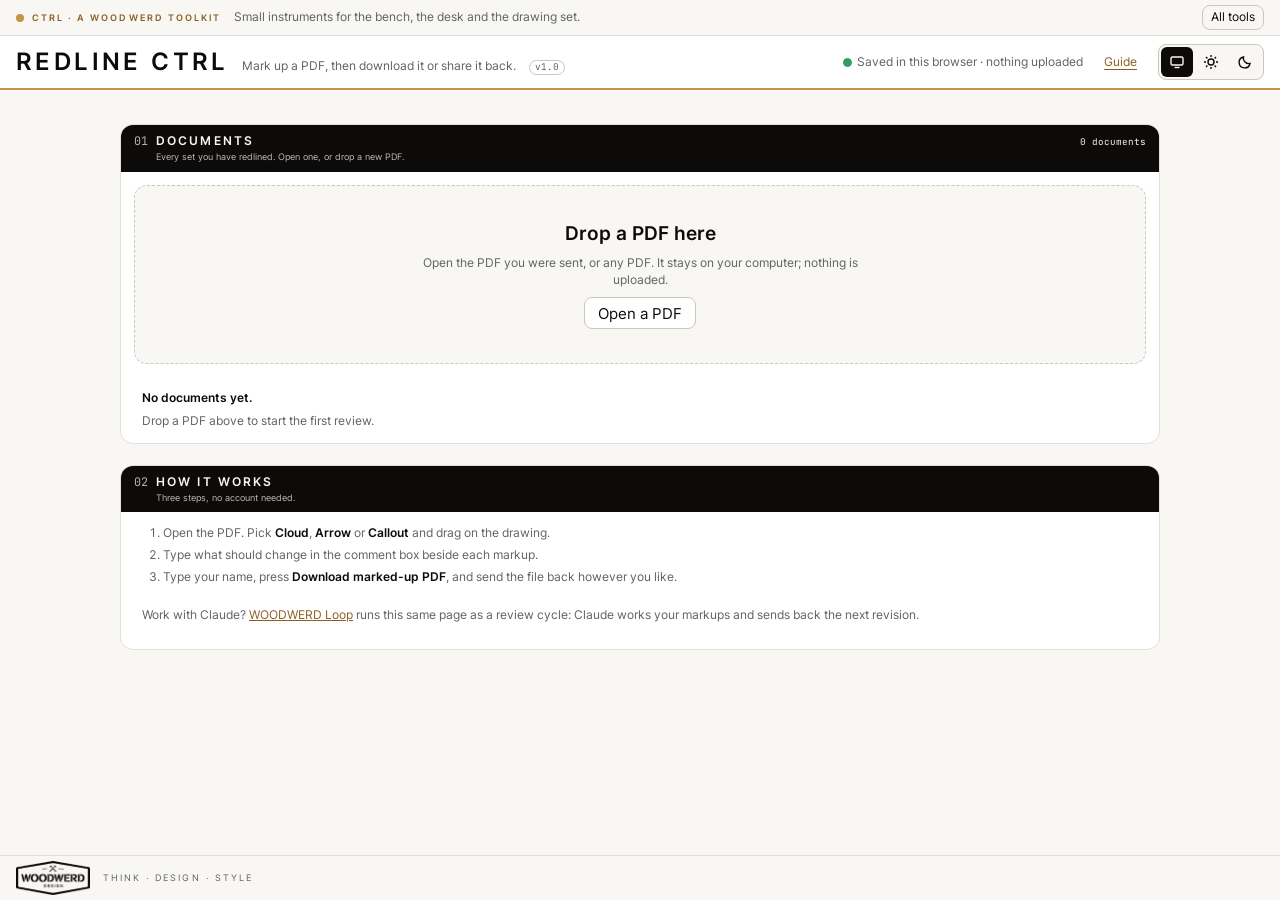
==== commit a0ffd1a3: "Name the public tool Redline Ctrl Co-Authored-By: Claude Opus 5.5 <noreply@anthropic.com> Claude-Ses" ====
--- a/index.html
+++ b/index.html
@@ -8,7 +8,7 @@
 <style>:root{padding-top:env(safe-area-inset-top,0px);padding-bottom:env(safe-area-inset-bottom,0px)}body{margin:0}</style>
 </head>
 <body>
-<title>WOODWERD Redline</title>
+<title>Redline Ctrl</title>
 <meta name="claude:viewport-fit-sides" content="cover">
 <style>
 /* Layout: drafting-table instrument. Toolkit strip, product header, then pages rail | sheet on the table | markups list, footer mark below.
@@ -299,14 +299,14 @@
           <li><span class="mk"></span><span class="nm">Media Ctrl</span><span class="ln">A desk remote for media playback.</span></li>
           <li><span class="mk"></span><span class="nm">Claude Ctrl</span><span class="ln">A desk controller for Claude.</span></li></ul></div>
         <div><h4>Phone <span>· no board needed</span></h4><ul><li><span class="mk"></span><span class="nm">CtrlClock</span><span class="ln">A clock app for the phone.</span></li></ul></div>
-        <div><h4>Review <span>· drawing sets</span></h4><ul><li class="cur" aria-current="page"><span class="mk"></span><span><span class="nm"><span class="claude-only">Loop</span><span class="public-only">Redline</span></span><span class="here">You are here</span></span><span class="ln"><span class="claude-only">Review a drawing set with Claude: mark up, submit, get the next rev.</span><span class="public-only">Mark up any PDF and send it back.</span></span></li></ul></div>
+        <div><h4>Review <span>· drawing sets</span></h4><ul><li class="cur" aria-current="page"><span class="mk"></span><span><span class="nm"><span class="claude-only">Loop</span><span class="public-only">Redline Ctrl</span></span><span class="here">You are here</span></span><span class="ln"><span class="claude-only">Review a drawing set with Claude: mark up, submit, get the next rev.</span><span class="public-only">Mark up any PDF and send it back.</span></span></li></ul></div>
       </div>
     </details>
   </div>
 
   <header class="head gut">
     <div class="prod">
-      <h1><span class="claude-only">LOOP</span><span class="public-only">REDLINE</span></h1>
+      <h1><span class="claude-only">LOOP</span><span class="public-only">REDLINE CTRL</span></h1>
       <span class="purpose claude-only">Mark up a drawing set and send the markups to Claude.</span><span class="purpose public-only" id="ppurpose">Mark up a PDF, then download it or share it back.</span>
       <span class="ver">v1.0</span>
     </div>
@@ -521,7 +521,7 @@
 const local=new Map(); /* docId -> {pdf, file|bytes} for this session */
 /* Public mode: served outside claude.ai (GitHub Pages). No account, nothing uploaded; work is kept in this browser. */
 const PUBLIC=!(window.claude&&typeof window.claude.use==="function");
-if(PUBLIC)document.title="WOODWERD Redline";
+if(PUBLIC)document.title="Redline Ctrl";
 if(PUBLIC)document.documentElement.classList.add("public");
 const LS={docs:"ww-redline-docs",marks:id=>"ww-redline-marks-"+id};
 function lsGet(k,d){try{const v=localStorage.getItem(k);return v?JSON.parse(v):d}catch{return d}}
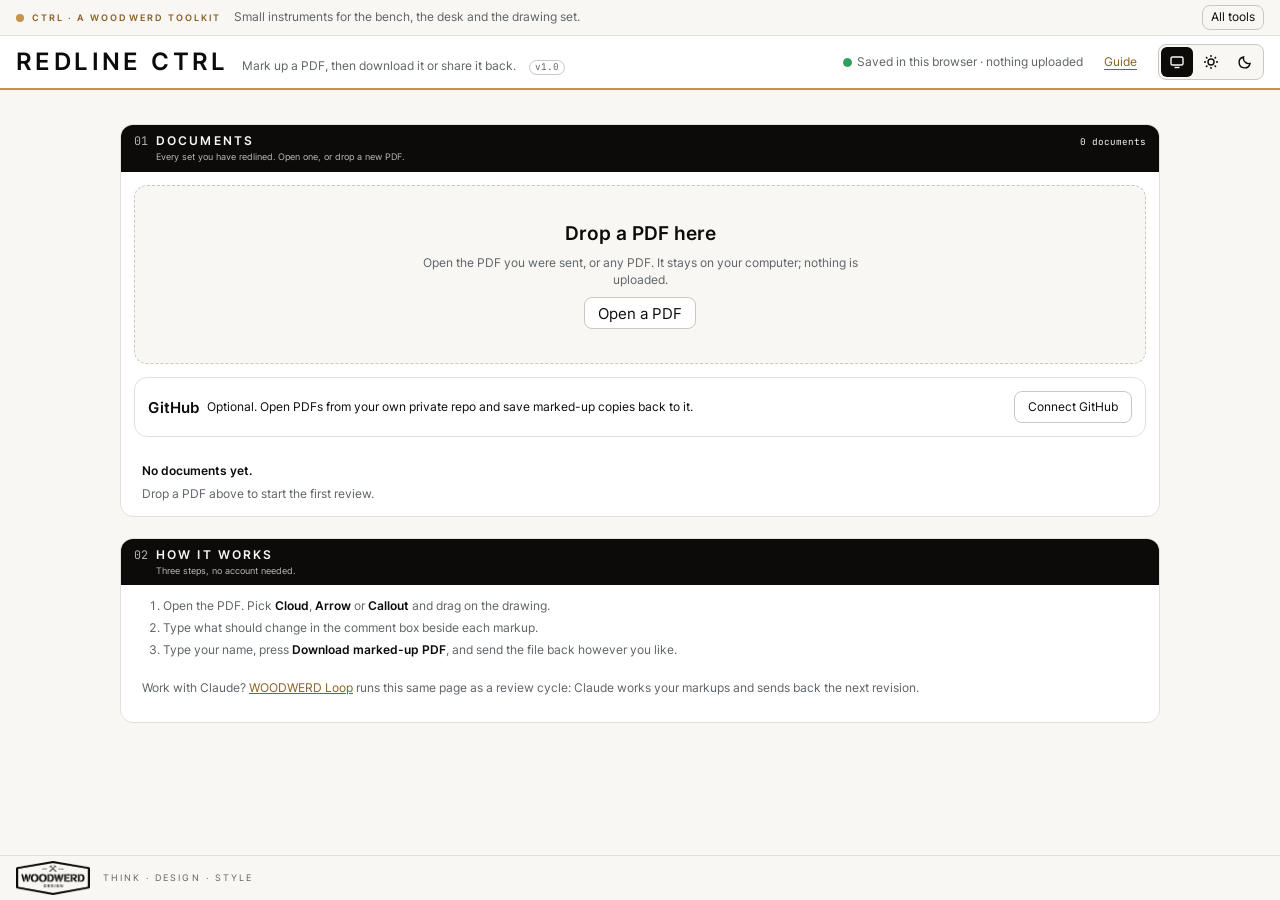
==== commit c0003d66: "Optional Connect GitHub: open PDFs from a private repo and save marked-up copies back Token stays in" ====
--- a/index.html
+++ b/index.html
@@ -233,6 +233,21 @@
 .ibtn:hover{color:var(--ink);border-color:var(--line-strong);background:var(--surface)}
 .ibtn:focus-visible{outline:2px solid var(--accent);outline-offset:1px}
 .ibtn.trash:hover{color:var(--fault);border-color:var(--fault)}
+.gh{margin:0 var(--s13) var(--s13);border:1px solid var(--line);border-radius:var(--r-box);padding:var(--s13);display:grid;gap:var(--s8);font-size:var(--t-cap)}
+.gh .ghhead{display:flex;align-items:center;gap:var(--s8);flex-wrap:wrap}
+.gh .ghhead b{font-size:var(--b)}
+.gh .ghhead .sp{flex:1}
+.gh form{display:grid;gap:var(--s8)}
+.gh label{display:grid;gap:3px;color:var(--ink-soft)}
+.gh input[type=text],.gh input[type=password]{border:1px solid var(--line-strong);border-radius:var(--r-ctl);background:var(--surface);padding:5px 8px;color:var(--ink);font-family:var(--mono);font-size:var(--t-cap)}
+.gh .two{display:grid;grid-template-columns:1fr 1fr;gap:var(--s8)}
+.gh .chk{display:flex;gap:var(--s5);align-items:center}
+.gh .files{display:grid;max-height:320px;overflow:auto;border-top:1px solid var(--line)}
+.gh .files button{all:unset;cursor:pointer;display:flex;gap:var(--s8);justify-content:space-between;padding:var(--s5) var(--s3);border-bottom:1px solid var(--line);overflow-wrap:anywhere}
+.gh .files button:hover,.gh .files button:focus-visible{background:var(--accent-tint)}
+.gh .files .sz{font-family:var(--mono);color:var(--ink-soft);white-space:nowrap}
+.gh .err{color:var(--fault)}
+.gh a{color:var(--accent-text)}
 .retrow{display:flex;gap:var(--s5);flex-wrap:wrap;align-items:center}
 .empty{color:var(--ink-soft);padding:var(--s13) var(--s8);font-size:var(--t-cap)}
 .empty b{color:var(--ink);display:block;margin-bottom:var(--s5)}
@@ -364,6 +379,19 @@
             <span class="btn" role="button" tabindex="0" id="choose">Open a PDF</span>
             <input type="file" id="file" accept="application/pdf,.pdf" hidden>
           </label>
+          <div class="gh public-only" id="gh">
+            <div class="ghhead"><b>GitHub</b><span id="ghstate">Optional. Open PDFs from your own private repo and save marked-up copies back to it.</span><span class="sp"></span><button class="btn" id="ghconnect" type="button">Connect GitHub</button><button class="btn" id="ghrefresh" type="button" hidden>Refresh</button><button class="link" id="ghout" type="button" hidden>Disconnect</button></div>
+            <form id="ghform" hidden autocomplete="off">
+              <div class="two"><label>Repository (owner/name)<input type="text" id="ghrepo" placeholder="woodwerd/drawings" required spellcheck="false"></label><label>Branch<input type="text" id="ghbranch" placeholder="main" spellcheck="false"></label></div>
+              <label>Folder (optional)<input type="text" id="ghdir" placeholder="sets/terlingua" spellcheck="false"></label>
+              <label>Access token<input type="password" id="ghtoken" required placeholder="github_pat_…" spellcheck="false"></label>
+              <span>Make a <a href="https://github.com/settings/personal-access-tokens/new" target="_blank" rel="noopener">fine-grained token</a> for just this repository, with <b>Contents: Read and write</b>. It stays in this browser and is only sent to api.github.com.</span>
+              <label class="chk"><input type="checkbox" id="ghremember"> Remember on this device</label>
+              <div class="crow"><button class="primary" type="submit">Connect</button><button class="btn" type="button" id="ghcancel">Cancel</button></div>
+            </form>
+            <div class="err" id="gherr" hidden></div>
+            <div class="files" id="ghfiles" hidden></div>
+          </div>
           <div class="loadmsg" id="loadmsg" hidden><span class="sdot attention pulse"></span><span id="loadtxt"></span></div>
           <div class="docs" id="docs"></div>
         </div>
@@ -450,7 +478,7 @@
         <div class="submit public-only">
           <label class="field" for="rname" style="display:grid;gap:3px">Your name, shown on each comment<input id="rname" autocomplete="name" placeholder="First and last name" style="border:1px solid var(--line-strong);border-radius:8px;background:var(--surface);padding:5px 8px;color:var(--ink)"></label>
           <button class="primary" id="dlbtn2">Download marked-up PDF</button>
-          <div class="retrow"><button class="btn" id="sharebtn" hidden>Share…</button><a class="link" id="mailbtn" hidden>Email it</a></div>
+          <div class="retrow"><button class="btn" id="ghsave" hidden>Save to GitHub</button><button class="btn" id="sharebtn" hidden>Share…</button><a class="link" id="mailbtn" hidden>Email it</a></div>
           <div class="subnote" id="dlnote2">Your file stays on this computer. Download it, then send it back however you like.</div>
         </div>
         <div class="submit claude-only" id="submitbox">
@@ -526,7 +554,7 @@
 const LS={docs:"ww-redline-docs",marks:id=>"ww-redline-marks-"+id};
 function lsGet(k,d){try{const v=localStorage.getItem(k);return v?JSON.parse(v):d}catch{return d}}
 function lsSet(k,v){try{localStorage.setItem(k,JSON.stringify(v));return true}catch{return false}}
-function saveLocal(){if(!PUBLIC)return;const docs=[...S.docs.values()].map(({id,name,fp,pages,round,size,createdAt,touchedAt})=>({id,name,fp,pages,round,size,createdAt,touchedAt}));
+function saveLocal(){if(!PUBLIC)return;const docs=[...S.docs.values()].map(({id,name,fp,pages,round,size,createdAt,touchedAt,gh})=>({id,name,fp,pages,round,size,createdAt,touchedAt,gh}));
   let ok=lsSet(LS.docs,docs);for(const d of docs)ok=lsSet(LS.marks(d.id),[...S.marks.values()].filter(m=>m.doc===d.id).map(m=>{const{n,...r}=m;return r}))&&ok;
   live(ok?"ok":"attention",ok?"Saved in this browser":"Couldn't save in this browser. Download your PDF before closing.")}
 let pdf=null,pageObj=null,baseR=1;
@@ -599,7 +627,7 @@
 
 function libMsg(t,err){const m=$("#loadmsg");if(!t){m.hidden=true;return}m.hidden=false;m.querySelector(".sdot").className="sdot "+(err?"fault":"attention pulse");$("#loadtxt").textContent=t}
 function guessRound(name){const m=/X\d+(?:\.\d+)+/i.exec(name)||/\b(?:rev|r)[\s._-]?\d+\b/i.exec(name);return m?m[0].toUpperCase():""}
-async function handleFile(file){
+async function handleFile(file,meta){
   if(S.doc)showLibrary();
   libMsg(`Reading ${file.name} · ${fmtMB(file.size)}…`);
   let doc;
@@ -611,6 +639,7 @@
     row={id,name:file.name.replace(/\.pdf$/i,""),fp,pages:doc.numPages,round:guessRound(file.name),size:file.size,createdAt:Date.now(),by:S.me||null,assetId:null};
     S.docs.set(id,row);
   }
+  if(meta&&meta.gh)row.gh=meta.gh;
   local.set(row.id,{pdf:doc,file});
   if(!row.assetId&&assets&&file.size<=MAX_ASSET){
     libMsg(`Storing ${file.name} so Claude can open it…`);
@@ -641,6 +670,10 @@
       try{const r=await fetch("/_blob/"+row.assetId);if(!r.ok)throw new Error(r.status===404?"The stored file is missing.":"Couldn't fetch the file ("+r.status+").");
         const data=new Uint8Array(await r.arrayBuffer());if(tok!==openTok)return;const keep=data.slice();pdf=await openPdfData(data);local.set(id,{pdf,bytes:keep})}
       catch(err){if(tok!==openTok)return;tmsg(`${err&&err.message||"Couldn't load the PDF."} Drop the same file to reopen it.`,true);renderList();return}
+    }else if(PUBLIC&&row.gh&&GH.cfg&&GH.cfg.repo===row.gh.repo){
+      tmsg(`Loading ${row.name||"PDF"} from GitHub…`);
+      try{const data=new Uint8Array(await ghRaw(row.gh.path,row.gh.branch));if(tok!==openTok)return;const keep=data.slice();pdf=await openPdfData(data);local.set(id,{pdf,bytes:keep})}
+      catch(err){if(tok!==openTok)return;tmsg(`${err&&err.message||"Couldn't load the PDF from GitHub."}`,true);renderList();return}
     }else{tmsg(PUBLIC?"Drop the same PDF here to pick up where you left off. Your markups are saved in this browser.":"This PDF isn't stored with the page yet. Drop the same file here to open it, and its markups come back.",true);renderList();return}
     if(tok!==openTok)return;
     pdf._wwid=id;S.pages=pdf.numPages;
@@ -1085,6 +1118,52 @@
   $("#subnote").textContent=told?"":`Claude wasn't told automatically, so say "work the redlines on ${doc.name}" in the project chat.`;
 };
 
+/* ---------- GitHub (public version, optional): open PDFs from the user's own repo and save marked-up copies back ----------
+   The token lives only in this browser (sessionStorage, or localStorage when "Remember" is ticked) and is only sent to api.github.com. */
+const GH={cfg:null,key:"ww-redline-gh",
+  load(){for(const st of[sessionStorage,localStorage]){try{const v=JSON.parse(st.getItem(this.key)||"null");if(v&&v.token){this.cfg=v;return}}catch{}}},
+  set(c,remember){this.cfg=c;try{sessionStorage.removeItem(this.key);localStorage.removeItem(this.key);(remember?localStorage:sessionStorage).setItem(this.key,JSON.stringify(c))}catch{}},
+  clear(){this.cfg=null;try{sessionStorage.removeItem(this.key);localStorage.removeItem(this.key)}catch{}}};
+const encPath=p=>p.split("/").map(encodeURIComponent).join("/");
+async function gh(path,opts={}){const c=GH.cfg;
+  let r;try{r=await fetch("https://api.github.com"+path,{...opts,headers:{Authorization:"Bearer "+c.token,"X-GitHub-Api-Version":"2022-11-28",Accept:"application/vnd.github+json",...(opts.headers||{})}})}catch{throw new Error("Couldn't reach GitHub. Check your connection.")}
+  if(!r.ok&&!(opts.ok404&&r.status===404)){let m="";try{m=(await r.json()).message||""}catch{}
+    throw new Error(r.status===401?"GitHub didn't accept the token. Check it hasn't expired.":r.status===403?`The token can't do that on ${c.repo}${m?" ("+m+")":""}. It needs Contents: Read and write on this repository.`:r.status===404?`Not found on GitHub. Check the repository, branch and folder, and that the token can see ${c.repo}.`:`GitHub said ${r.status}${m?": "+m:""}.`)}
+  return r}
+async function ghRaw(path,branch){const r=await gh(`/repos/${GH.cfg.repo}/contents/${encPath(path)}?ref=${encodeURIComponent(branch||GH.cfg.branch)}`,{headers:{Accept:"application/vnd.github.raw"}});return r.arrayBuffer()}
+function b64(bytes){let s="";for(let i=0;i<bytes.length;i+=0x8000)s+=String.fromCharCode.apply(null,bytes.subarray(i,i+0x8000));return btoa(s)}
+async function ghPut(path,bytes,message,branch){const br=branch||GH.cfg.branch;
+  const cur=await gh(`/repos/${GH.cfg.repo}/contents/${encPath(path)}?ref=${encodeURIComponent(br)}`,{ok404:true});let sha;if(cur.ok){try{sha=(await cur.json()).sha}catch{}}
+  const r=await gh(`/repos/${GH.cfg.repo}/contents/${encPath(path)}`,{method:"PUT",headers:{"Content-Type":"application/json"},body:JSON.stringify({message,content:b64(bytes),branch:br,...(sha?{sha}:{})})});
+  const j=await r.json();return{html:j.content&&j.content.html_url||`https://github.com/${GH.cfg.repo}`}}
+function ghErr(t){const e=$("#gherr");e.hidden=!t;e.textContent=t||""}
+function ghRender(){const on=!!GH.cfg;$("#ghconnect").hidden=on;$("#ghrefresh").hidden=!on;$("#ghout").hidden=!on;$("#ghsave").hidden=!on;
+  $("#ghstate").textContent=on?`Connected to ${GH.cfg.repo} · ${GH.cfg.branch}${GH.cfg.dir?" · "+GH.cfg.dir+"/":""}`:"Optional. Open PDFs from your own private repo and save marked-up copies back to it.";
+  if(!on){$("#ghfiles").hidden=true;$("#ghfiles").innerHTML=""}}
+async function ghList(){const box=$("#ghfiles");ghErr("");box.hidden=false;box.innerHTML="";box.append(el("span",{text:"Listing PDFs…"}));
+  try{const c=GH.cfg;const r=await gh(`/repos/${c.repo}/git/trees/${encodeURIComponent(c.branch)}?recursive=1`);const j=await r.json();
+    const pre=c.dir?c.dir+"/":"";const files=(j.tree||[]).filter(t=>t.type==="blob"&&/\.pdf$/i.test(t.path)&&t.path.startsWith(pre)).sort((a,b)=>a.path.localeCompare(b.path)).slice(0,300);
+    box.innerHTML="";if(!files.length){box.append(el("span",{text:`No PDFs in ${c.repo}${c.dir?"/"+c.dir:""}.`}));return}
+    for(const f of files)box.append(el("button",{type:"button",title:"Open "+f.path,onclick:()=>ghOpen(f)},el("span",{text:f.path.slice(pre.length)}),el("span",{class:"sz",text:fmtMB(f.size||0)})));
+    if(j.truncated)box.append(el("span",{text:"The repository is large, so this list may be incomplete. Set a folder to narrow it."}))}
+  catch(err){box.hidden=true;ghErr(err.message)}}
+async function ghOpen(f){ghErr("");libMsg(`Downloading ${f.path} from GitHub…`);
+  try{const buf=await ghRaw(f.path);const file=new File([buf],f.path.split("/").pop(),{type:"application/pdf"});await handleFile(file,{gh:{repo:GH.cfg.repo,branch:GH.cfg.branch,path:f.path}})}
+  catch(err){libMsg("");ghErr(err.message)}}
+if(PUBLIC){GH.load();ghRender();if(GH.cfg)ghList();
+  $("#ghconnect").onclick=()=>{$("#ghform").hidden=false;$("#ghconnect").hidden=true;$("#ghrepo").focus()};
+  $("#ghcancel").onclick=()=>{$("#ghform").hidden=true;ghRender()};
+  $("#ghout").onclick=()=>{GH.clear();ghErr("");ghRender()};
+  $("#ghrefresh").onclick=()=>ghList();
+  $("#ghform").addEventListener("submit",async e=>{e.preventDefault();ghErr("");
+    const repo=$("#ghrepo").value.trim().replace(/^https?:\/\/github\.com\//i,"").replace(/\.git$/,"").replace(/\/+$/,"");
+    if(!/^[\w.-]+\/[\w.-]+$/.test(repo)){ghErr("Type the repository as owner/name, for example woodwerd/drawings.");return}
+    const cfg={repo,branch:$("#ghbranch").value.trim()||"",dir:$("#ghdir").value.trim().replace(/^\/+|\/+$/g,""),token:$("#ghtoken").value.trim()};
+    GH.cfg=cfg;try{const r=await gh(`/repos/${repo}`);const j=await r.json();if(!cfg.branch)cfg.branch=j.default_branch||"main";
+      if(j.permissions&&j.permissions.push===false)ghErr("Connected, but this token can't save to the repo. Opening PDFs still works.")}
+    catch(err){GH.cfg=null;ghErr(err.message);return}
+    GH.set(cfg,$("#ghremember").checked);$("#ghtoken").value="";$("#ghform").hidden=true;ghRender();ghList()});
+}
 /* ---------- boot ---------- */
 buildTools();setTool("cloud");
 if(!pdfLib())live("fault","PDF reader didn't load. Reload the page.");
@@ -1144,7 +1223,11 @@
     const fname=`${(S.doc.name||"drawing").replace(/[\\/:*?"<>|]+/g,"-")} - redlines - ${author.replace(/[\\/:*?"<>|]+/g,"-")} - ${day}.pdf`;
     const blob=new Blob([out.bytes],{type:"application/pdf"});
     const cnt=`${out.count} comment${out.count===1?"":"s"}`;
-    if(PUBLIC&&mode==="share"){const file=new File([blob],fname,{type:"application/pdf"});
+    if(PUBLIC&&mode==="github"){const src=S.doc.gh,dir=src?src.path.replace(/[^/]*$/,"").replace(/\/$/,""):GH.cfg.dir,path=(dir?dir+"/":"")+fname;
+      note.textContent=`Saving to ${GH.cfg.repo}…`;
+      const res=await ghPut(path,out.bytes,`Redlines: ${S.doc.name||"drawing"} (${cnt}) by ${author}`,src&&src.repo===GH.cfg.repo?src.branch:GH.cfg.branch);
+      note.textContent="";note.append(document.createTextNode(`Saved “${fname}” with ${cnt} to ${GH.cfg.repo}. `),el("a",{href:res.html,target:"_blank",rel:"noopener",text:"Open on GitHub"}))}
+    else if(PUBLIC&&mode==="share"){const file=new File([blob],fname,{type:"application/pdf"});
       try{await navigator.share({files:[file],title:fname});note.textContent=`Shared “${fname}” with ${cnt}.`}catch(err){note.textContent=err&&err.name==="AbortError"?"Share cancelled.":"This browser couldn't share the file. Use Download instead."}}
     else if(PUBLIC){const a=document.createElement("a");a.href=URL.createObjectURL(blob);a.download=fname;document.body.append(a);a.click();setTimeout(()=>{URL.revokeObjectURL(a.href);a.remove()},4000);
       note.textContent=`Downloaded “${fname}” with ${cnt}. ${RET.to?"Send it back to "+RET.to+" however you like.":"Send it back however you like."}`}
@@ -1155,6 +1238,9 @@
 }
 $("#dlbtn2").onclick=()=>downloadMarked($("#dlnote2"),$("#dlbtn2"));
 $("#sharebtn").onclick=()=>downloadMarked($("#dlnote2"),$("#sharebtn"),"share");
+$("#ghsave").onclick=()=>downloadMarked($("#dlnote2"),$("#ghsave"),"github");
+
+
 /* optional link params for the public version: ?to=Name&email=address sets who the file goes back to */
 const RET=(()=>{const q=new URLSearchParams(location.search),c=v=>(v||"").trim().slice(0,80);return{to:c(q.get("to")),email:/^[^\s@<>"]+@[^\s@<>"]+\.[^\s@<>"]+$/.test(c(q.get("email")))?c(q.get("email")):""}})();
 if(PUBLIC){
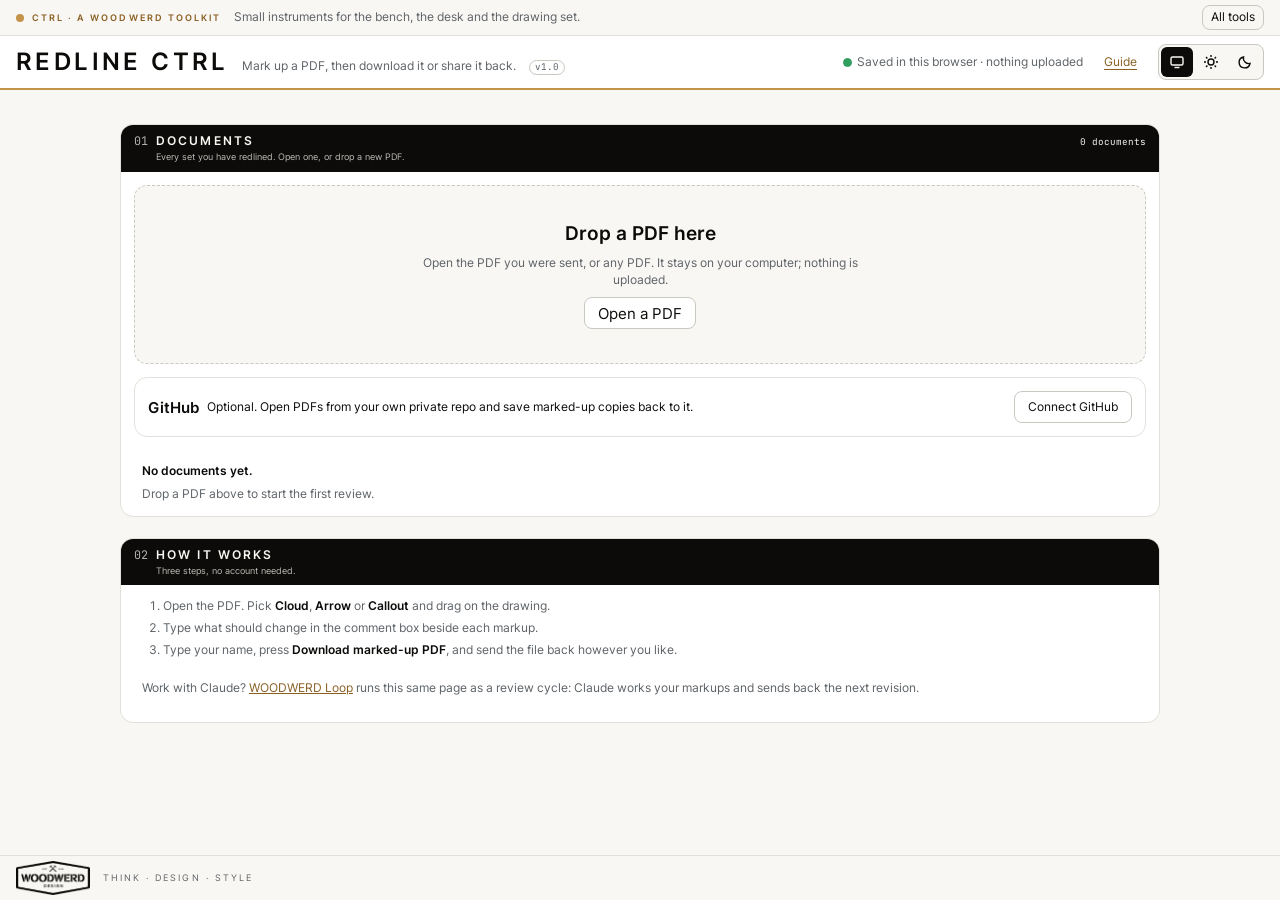
==== commit 71c5dca7: "Let people remove documents and their markups from the browser Co-Authored-By: Claude Opus 5.5 <nore" ====
--- a/index.html
+++ b/index.html
@@ -248,6 +248,11 @@
 .gh .files .sz{font-family:var(--mono);color:var(--ink-soft);white-space:nowrap}
 .gh .err{color:var(--fault)}
 .gh a{color:var(--accent-text)}
+.dact{display:flex;align-items:center;gap:var(--s5)}
+.drow .forget,.forgetall .forget{grid-column:1/-1;border:1px solid var(--fault);border-radius:var(--r-ctl);padding:var(--s8) var(--s13);display:grid;gap:var(--s8);font-size:var(--t-cap);background:var(--surface)}
+.forgetall{padding:var(--s8) var(--s13);border-top:1px solid var(--line);display:grid;gap:var(--s8);justify-items:start}
+.forgetall .forget{justify-self:stretch}
+.primary.danger{background:var(--fault);border-color:var(--fault);color:#fff}
 .retrow{display:flex;gap:var(--s5);flex-wrap:wrap;align-items:center}
 .empty{color:var(--ink-soft);padding:var(--s13) var(--s8);font-size:var(--t-cap)}
 .empty b{color:var(--ink);display:block;margin-bottom:var(--s5)}
@@ -612,9 +617,20 @@
       el("div",{style:"min-width:0"},el("div",{class:"nm",text:d.name||"Untitled PDF"}),el("div",{class:"sub",text:`${d.pages||"?"} page${d.pages===1?"":"s"} · ${stored}${d.createdAt?" · added "+fmtTime(d.createdAt):""}`})),
       el("div",{class:"rd"},el("span",{text:"Set"}),el("span",{text:d.round||"—"})),
       el("div",{class:"rd"},el("span",{text:"Open"}),el("span",{text:`${n} of ${tot}`})),
-      el("button",{class:"btn",onclick:()=>{location.hash=`#d-${d.id}`},text:"Open"})));
+      el("div",{class:"dact"},el("button",{class:"btn",onclick:()=>{location.hash=`#d-${d.id}`},text:"Open"}),PUBLIC?iconBtn("trash",`Remove ${d.name||"this PDF"} from this browser`,e=>askForget(e.currentTarget.closest(".drow"),[d])):null)));
   }
-}
+  if(PUBLIC&&docs.length>1)box.append(el("div",{class:"forgetall"},el("button",{class:"link",text:"Remove all from this browser",onclick:e=>askForget(e.currentTarget.parentNode,docs)})));
+}
+/* public version: forget documents and their markups from this browser (the PDF files themselves are not touched) */
+function askForget(row,list){if(row.querySelector(".forget"))return;
+  const n=list.reduce((a,d)=>a+[...S.marks.values()].filter(m=>m.doc===d.id).length,0);
+  const what=list.length===1?`“${list[0].name||"this PDF"}”`:`all ${list.length} documents`;
+  const box=el("div",{class:"forget",role:"alert"},el("span",{text:`Remove ${what} and ${n} markup${n===1?"":"s"} from this browser? Download anything you want to keep first. Your PDF files aren't touched.`}),
+    el("div",{class:"crow"},el("button",{class:"primary danger",text:"Remove",onclick:()=>forgetDocs(list)}),el("button",{class:"btn",text:"Cancel",onclick:()=>box.remove()})));
+  row.append(box);box.querySelector(".danger").focus()}
+function forgetDocs(list){for(const d of list){S.docs.delete(d.id);local.delete(d.id);for(const [k,m] of [...S.marks])if(m.doc===d.id)S.marks.delete(k);
+    try{localStorage.removeItem(LS.marks(d.id));localStorage.removeItem("ww-scale-"+d.id)}catch{}}
+  saveLocal();renderLibrary()}
 $("#choose").addEventListener("click",e=>{e.preventDefault();$("#file").click()});
 $("#choose").addEventListener("keydown",e=>{if(e.key==="Enter"||e.key===" "){e.preventDefault();$("#file").click()}});
 $("#file").addEventListener("change",e=>{const f=e.target.files&&e.target.files[0];if(f)handleFile(f);e.target.value=""});
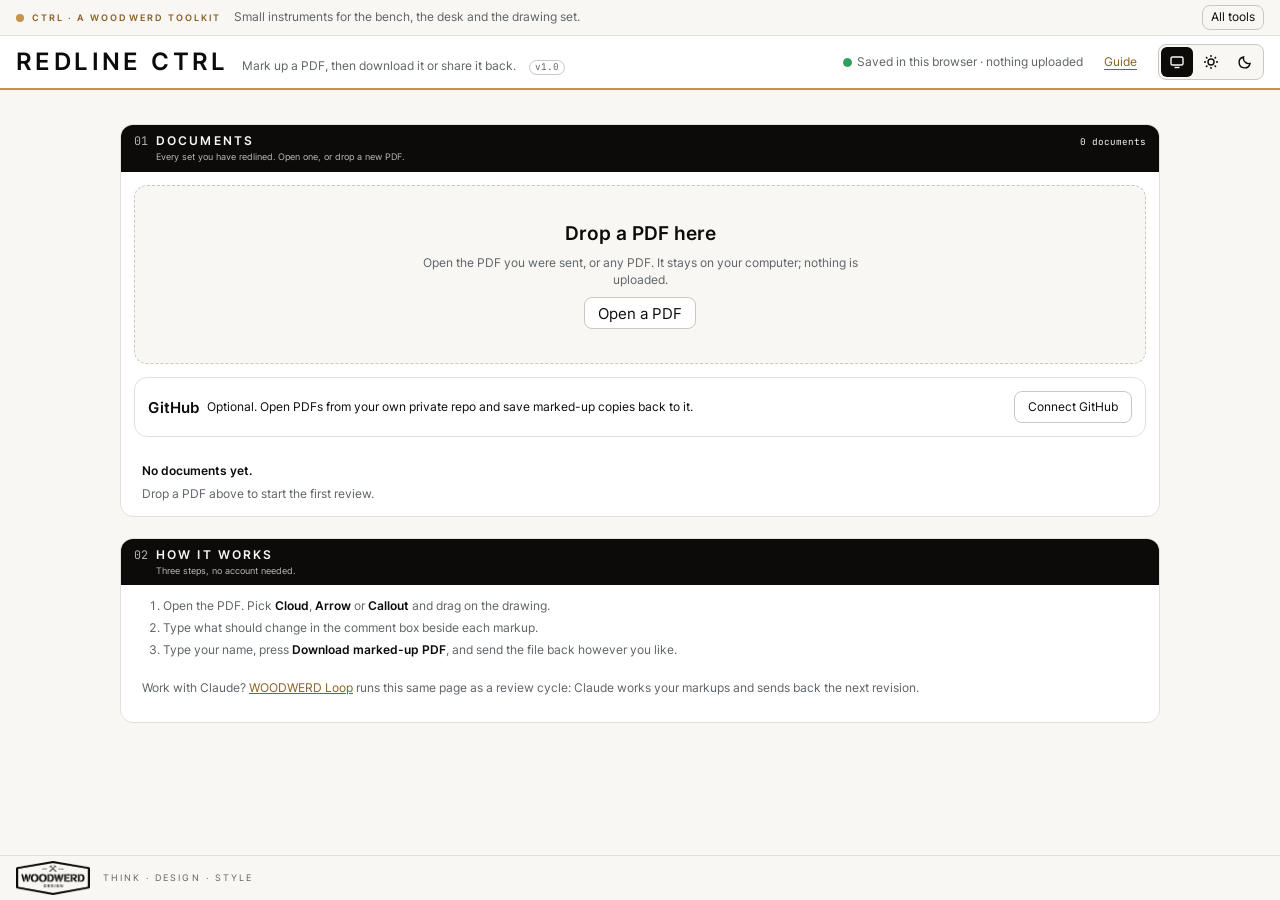
==== commit 9d93ae9e: "Loop: group the library by project and link each set to its chat Co-Authored-By: Claude Opus 5.5 <no" ====
--- a/index.html
+++ b/index.html
@@ -248,7 +248,15 @@
 .gh .files .sz{font-family:var(--mono);color:var(--ink-soft);white-space:nowrap}
 .gh .err{color:var(--fault)}
 .gh a{color:var(--accent-text)}
-.dact{display:flex;align-items:center;gap:var(--s5)}
+.dact{display:flex;align-items:center;gap:var(--s5);flex-wrap:wrap;justify-content:flex-end}
+.dact a.btn{text-decoration:none;color:var(--ink)}
+.pgroup{display:flex;align-items:baseline;gap:var(--s8);padding:var(--s13) var(--s13) var(--s5);border-top:1px solid var(--line)}
+.pgroup .pn{font-size:var(--t-micro);letter-spacing:.22em;text-transform:uppercase;color:var(--accent-text);font-weight:600}
+.pgroup .pc{font-family:var(--mono);font-size:var(--t-micro);color:var(--ink-soft)}
+.drow .dmeta{grid-column:1/-1;border:1px solid var(--line-strong);border-radius:var(--r-ctl);padding:var(--s8) var(--s13);display:grid;gap:var(--s8);font-size:var(--t-cap);background:var(--surface)}
+.dmeta label{display:grid;gap:3px;color:var(--ink-soft)}
+.dmeta input{border:1px solid var(--line-strong);border-radius:var(--r-ctl);background:var(--ground);padding:5px 8px;color:var(--ink)}
+.dmeta .err{color:var(--fault)}
 .drow .forget,.forgetall .forget{grid-column:1/-1;border:1px solid var(--fault);border-radius:var(--r-ctl);padding:var(--s8) var(--s13);display:grid;gap:var(--s8);font-size:var(--t-cap);background:var(--surface)}
 .forgetall{padding:var(--s8) var(--s13);border-top:1px solid var(--line);display:grid;gap:var(--s8);justify-items:start}
 .forgetall .forget{justify-self:stretch}
@@ -610,17 +618,36 @@
   const docs=[...S.docs.values()].sort((a,b)=>(b.touchedAt||b.createdAt||0)-(a.touchedAt||a.createdAt||0));
   $("#libstate").textContent=S.dbReady?`${docs.length} document${docs.length===1?"":"s"}`:(db?"Loading…":"");
   if(!docs.length){box.append(el("div",{class:"empty",style:"padding:13px 21px"},el("b",{text:S.dbReady||!db?"No documents yet.":"Loading documents…"}),document.createTextNode(S.dbReady||!db?"Drop a PDF above to start the first review.":"")));return}
-  for(const d of docs){
+  /* Loop: group the library by project; each set can link back to the chat that runs it */
+  const groups=new Map();for(const d of docs){const k=PUBLIC?"":(d.project||"").trim();if(!groups.has(k))groups.set(k,[]);groups.get(k).push(d)}
+  const keys=[...groups.keys()].sort((a,b)=>!a?1:!b?-1:a.localeCompare(b));
+  for(const k of keys){
+    if(!PUBLIC&&(keys.length>1||k))box.append(el("div",{class:"pgroup"},el("span",{class:"pn",text:k||"No project"}),el("span",{class:"pc",text:`${groups.get(k).length} set${groups.get(k).length>1?"s":""}`})));
+  for(const d of groups.get(k)){
     const n=openCount(d.id);const tot=[...S.marks.values()].filter(m=>m.doc===d.id).length;
     const stored=d.assetId?"Stored here":(local.has(d.id)?"This device only":"File not stored");
     box.append(el("div",{class:"drow"},
       el("div",{style:"min-width:0"},el("div",{class:"nm",text:d.name||"Untitled PDF"}),el("div",{class:"sub",text:`${d.pages||"?"} page${d.pages===1?"":"s"} · ${stored}${d.createdAt?" · added "+fmtTime(d.createdAt):""}`})),
       el("div",{class:"rd"},el("span",{text:"Set"}),el("span",{text:d.round||"—"})),
       el("div",{class:"rd"},el("span",{text:"Open"}),el("span",{text:`${n} of ${tot}`})),
-      el("div",{class:"dact"},el("button",{class:"btn",onclick:()=>{location.hash=`#d-${d.id}`},text:"Open"}),PUBLIC?iconBtn("trash",`Remove ${d.name||"this PDF"} from this browser`,e=>askForget(e.currentTarget.closest(".drow"),[d])):null)));
-  }
+      el("div",{class:"dact"},
+        !PUBLIC&&d.chat?el("a",{class:"btn",href:d.chat,target:"_blank",rel:"noopener",title:"Open the chat working on this set"},document.createTextNode("Open chat ↗")):null,
+        el("button",{class:"btn",onclick:()=>{location.hash=`#d-${d.id}`},text:PUBLIC?"Open":"Open set"}),
+        PUBLIC?iconBtn("trash",`Remove ${d.name||"this PDF"} from this browser`,e=>askForget(e.currentTarget.closest(".drow"),[d])):iconBtn("edit",`Project and chat link for ${d.name||"this set"}`,e=>editDocMeta(e.currentTarget.closest(".drow"),d)))));
+  }}
   if(PUBLIC&&docs.length>1)box.append(el("div",{class:"forgetall"},el("button",{class:"link",text:"Remove all from this browser",onclick:e=>askForget(e.currentTarget.parentNode,docs)})));
 }
+function editDocMeta(row,d){if(row.querySelector(".dmeta"))return;
+  const projects=[...new Set([...S.docs.values()].map(x=>(x.project||"").trim()).filter(Boolean))].sort();
+  const dl=el("datalist",{id:"projlist"});projects.forEach(p=>dl.append(el("option",{value:p})));
+  const pj=el("input",{type:"text",value:d.project||"",list:"projlist",placeholder:"e.g. Terlingua Concept"}),ch=el("input",{type:"url",value:d.chat||"",placeholder:"https://claude.ai/…"});
+  const err=el("span",{class:"err"});
+  const f=el("form",{class:"dmeta"},dl,el("label",{},document.createTextNode("Project"),pj),el("label",{},document.createTextNode("Chat link (paste the address of the chat working on this set)"),ch),err,
+    el("div",{class:"crow"},el("button",{class:"primary",type:"submit",text:"Save"}),el("button",{class:"btn",type:"button",text:"Cancel",onclick:()=>f.remove()})));
+  f.addEventListener("submit",async e=>{e.preventDefault();const project=pj.value.trim().slice(0,80),chat=ch.value.trim();
+    if(chat&&!/^https:\/\/claude\.ai\//.test(chat)){err.textContent="Paste a claude.ai link, starting with https://claude.ai/.";return}
+    d.project=project;d.chat=chat;if(colD){try{await colD.doc(d.id).update({project,chat});saved()}catch(er){failSave(er)}}renderLibrary()});
+  row.append(f);pj.focus()}
 /* public version: forget documents and their markups from this browser (the PDF files themselves are not touched) */
 function askForget(row,list){if(row.querySelector(".forget"))return;
   const n=list.reduce((a,d)=>a+[...S.marks.values()].filter(m=>m.doc===d.id).length,0);
@@ -1030,6 +1057,7 @@
   if(m.status==="superseded")t.push(el("span",{class:"mtag",text:"Superseded"+(m.supersededBy?" by "+m.supersededBy:"")}));
   return t.length?el("div",{class:"mtags"},...t):null}
 const ICONS={view:'<path d="M3.5 2h9L16.5 6v12h-13z" fill="none" stroke="currentColor" stroke-width="1.3" stroke-linejoin="round"/><path d="M12.5 2v4h4" fill="none" stroke="currentColor" stroke-width="1.3" stroke-linejoin="round"/><path d="M5.2 12c1.2-2.3 2.9-3.5 4.8-3.5s3.6 1.2 4.8 3.5c-1.2 2.3-2.9 3.5-4.8 3.5S6.4 14.3 5.2 12z" fill="none" stroke="currentColor" stroke-width="1.3"/><circle cx="10" cy="12" r="1.6" fill="currentColor"/>',
+  edit:'<path d="M4 16l1-4 8.5-8.5 3 3L8 15z M11.5 5.5l3 3" fill="none" stroke="currentColor" stroke-width="1.3" stroke-linejoin="round"/>',
   trash:'<path d="M3.5 5.5h13M8 5.5V3.5h4v2M5.5 5.5l.8 11h7.4l.8-11M8.5 8.5v5.5M11.5 8.5v5.5" fill="none" stroke="currentColor" stroke-width="1.3" stroke-linecap="round" stroke-linejoin="round"/>'};
 function iconBtn(kind,label,onclick){const b=el("button",{class:"ibtn "+kind,title:label,"aria-label":label,onclick});b.innerHTML=`<svg viewBox="0 0 20 20" width="20" height="20" aria-hidden="true">${ICONS[kind]}</svg>`;return b}
 /* ---------- revision log: rounds/<round> {round, at, note, sheets[], items:[{id, outcome, note}]} written by Claude ---------- */
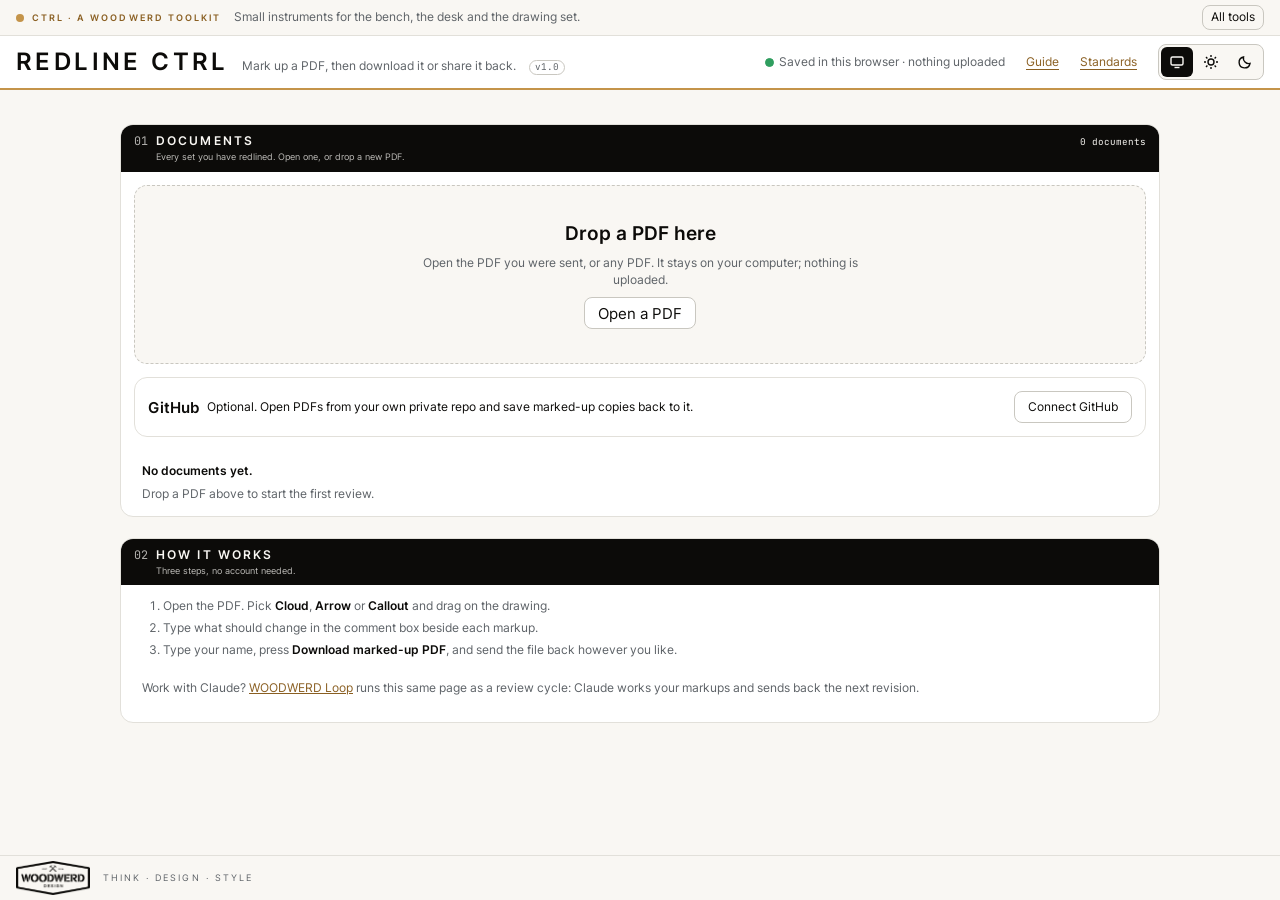
==== commit bc8aa92f: "Standards: cite NCS drafting and NKBA kitchen/bath guidelines on markups, check tagged measures; syn" ====
--- a/index.html
+++ b/index.html
@@ -207,7 +207,7 @@
 .crow{display:flex;gap:var(--s8)}
 .subnote{font-size:var(--t-cap);color:var(--ink-soft)}
 .flow{border:1px solid var(--line-strong);border-radius:var(--r-ctl);padding:var(--s8);display:grid;gap:var(--s5);font-size:var(--t-cap);background:var(--surface)}
-.steps{display:flex;gap:var(--s3)}
+.steps{display:grid;grid-template-columns:repeat(3,minmax(0,1fr));gap:var(--s3)}
 .steps span{flex:1;text-align:center;padding:3px 2px;border-radius:6px;border:1px solid var(--line-strong);font-family:var(--mono);font-size:var(--t-micro);letter-spacing:.04em;text-transform:uppercase;color:var(--ink-soft)}
 .steps span.on{color:var(--ok);border-color:var(--ok)}
 .steps span.now{color:var(--accent-text);border-color:var(--accent);background:var(--accent-tint);font-weight:600}
@@ -220,6 +220,28 @@
 .mtag{font-family:var(--mono);font-size:var(--t-micro);letter-spacing:.04em;border:1px solid var(--line-strong);border-radius:6px;padding:1px 5px;color:var(--ink-soft)}
 .mtag.ok{color:var(--ok);border-color:var(--ok)}.mtag.plan{color:var(--accent-text);border-color:var(--accent)}
 .snote{font-size:var(--t-cap);color:var(--ink-soft)}
+.stdrow{display:grid;gap:var(--s5);font-size:var(--t-cap)}
+.stdchip{display:flex;align-items:center;gap:var(--s5);flex-wrap:wrap}
+.stdchip .sref{all:unset;cursor:pointer;font-family:var(--mono);font-size:var(--t-micro);letter-spacing:.04em;border:1px solid var(--accent);color:var(--accent-text);border-radius:6px;padding:1px 6px;background:var(--accent-tint)}
+.stdchip .sref:focus-visible{outline:2px solid var(--accent);outline-offset:1px}
+.stdchip .x{all:unset;cursor:pointer;color:var(--ink-soft);padding:0 4px;font-size:var(--b);line-height:1}
+.stdchip .x:hover{color:var(--fault)}
+.stdrule{color:var(--ink-soft);border-left:3px solid var(--accent);padding-left:var(--s8)}
+.chk{font-family:var(--mono);font-size:var(--t-micro);border-radius:6px;padding:1px 6px;border:1px solid}
+.chk.pass{color:var(--ok);border-color:var(--ok)}.chk.warn{color:var(--accent-text);border-color:var(--attention)}.chk.fail{color:var(--fault);border-color:var(--fault)}
+.stdpick{display:flex;gap:var(--s5);align-items:center}
+.stdpick input{flex:1;min-width:0;border:1px solid var(--line-strong);border-radius:var(--r-ctl);background:var(--surface);padding:3px var(--s8);font-size:var(--t-cap);color:var(--ink)}
+.stdpop{width:min(520px,calc(100vw - 32px))!important}
+.stdpop .sfil{display:flex;gap:var(--s5);flex-wrap:wrap;margin-bottom:var(--s8)}
+.stdpop .sfil button{border:1px solid var(--line-strong);background:var(--ground);border-radius:var(--r-ctl);padding:2px var(--s8);font-size:var(--t-micro)}
+.stdpop .sfil button[aria-pressed="true"]{background:var(--ink);color:var(--on-ink);border-color:var(--ink)}
+.stdpop input[type=search]{width:100%;border:1px solid var(--line-strong);border-radius:var(--r-ctl);background:var(--ground);padding:5px var(--s8);color:var(--ink);margin-bottom:var(--s8)}
+.stdpop .sitem{border-top:1px solid var(--line);padding:var(--s5) 0;display:grid;gap:2px}
+.stdpop .sitem b{font-weight:600}
+.stdpop .sitem .r{font-family:var(--mono);font-size:var(--t-micro);color:var(--accent-text);margin-right:var(--s5)}
+.stdpop .sitem p{margin:0;color:var(--ink-soft)}
+.stdpop .sitem .cite{justify-self:start}
+.stdpop .snote2{color:var(--ink-soft);font-size:var(--t-micro);margin:0 0 var(--s8)}
 .log{border:1px solid var(--line);border-radius:var(--r-ctl);background:var(--surface);font-size:var(--t-cap)}
 .log>summary{cursor:pointer;padding:var(--s5) var(--s8);font-weight:600}
 .log .rnd{border-top:1px solid var(--line);padding:var(--s5) var(--s8)}
@@ -360,17 +382,28 @@
           <kbd>M</kbd><span>Measure at the chosen scale</span>
           <kbd>W</kbd><span>Fit width · <kbd>Ctrl 0</kbd> fit page</span>
         </div>
+        <h3>Cite a standard</h3>
+        <p>Under any markup, press <b>Cite a standard</b> and type a word (aisle, landing, toilet, revision) to tag it with an NCS drafting convention or an NKBA kitchen or bath guideline. Tag a <b>Measure</b> and it is checked against the numbers: ✓ meets, ! meets the minimum but not the recommendation, ✗ fails. <b>Standards</b> at the top lists them all.</p>
         <p style="margin-top:8px">Measurements use the PDF's own sheet size, so a 36 × 24 sheet measures true at its printed scale. A set printed to a smaller sheet will not.</p>
         <h3 class="public-only">Send it back</h3>
         <p class="public-only">Type your name and press <b>Download marked-up PDF</b>. Send the file back however you like: email, text, a shared folder. Each markup is a real PDF comment, so it shows in Bluebeam, Acrobat, Preview or any PDF viewer.</p>
         <div class="claude-only">
         <h3>Send for review</h3>
-        <p>Markups stay drafts until you press <b>Submit</b>. Claude gets the batch, works each one, and replies under it here.</p>
+        <p>Markups stay drafts until you press <b>Submit edits</b>. Claude is called right away and posts a response round (for example X1.0.17r): a reply under every markup with the planned change or a question. No drawing happens yet.</p>
         <h3>Answer Claude</h3>
-        <p>Under each reply, press <b>Approve plan</b> (or <b>Accept and close</b> when it's done), or <b>Answer / change</b> to send a rework note. Your responses go out with the next <b>Submit</b>. Accepted, finished markups close and drop out of the open count. <b>Needs my review</b> in the filter shows what's waiting on you.</p>
+        <p>Under each reply, press <b>Approve plan</b> (or <b>Accept and close</b> when it's done), or <b>Answer / change</b> to send a rework note. When you have been through them, press <b>Commit changes</b>. Claude is called again, draws the approved changes and issues the next set (X1.0.18). Rework notes get a fresh reply first if they change the plan. Accepted, finished markups close and drop out of the open count. <b>Needs my review</b> in the filter shows what's waiting on you.</p>
         <h3>Send a PDF to someone</h3>
         <p><b>Download marked-up PDF</b> writes your markups into a copy of the PDF as real comments.</p>
         </div>
+      </div>
+    </details>
+    <details class="guide" id="stds">
+      <summary>Standards</summary>
+      <div class="pop stdpop">
+        <p class="snote2">Drafting conventions and kitchen and bath planning guidelines to check a set against. Select a markup, then press <b>Cite</b> to tag it. A tagged measurement is checked against the numbers.</p>
+        <input type="search" id="stdq" placeholder="Search: aisle, landing, toilet, revision…" aria-label="Search standards">
+        <div class="sfil" id="stdsets"></div>
+        <div id="stdlist"></div>
       </div>
     </details>
     <div class="seg" role="group" aria-label="Theme" id="theme">
@@ -425,7 +458,7 @@
             <ol>
               <li>Attach the PDF in any chat with Claude and say <b>“redline this”</b>.</li>
               <li>Claude adds it here and replies with a link straight to page one.</li>
-              <li>Mark it up, then press <b>Submit</b>. Claude works each markup and answers under it.</li>
+              <li>Mark it up and press <b>Submit edits</b>. Claude replies under each markup, then you approve or answer and press <b>Commit changes</b> for the next set.</li>
             </ol>
           </div>
         </div>
@@ -495,7 +528,9 @@
           <div class="subnote" id="dlnote2">Your file stays on this computer. Download it, then send it back however you like.</div>
         </div>
         <div class="submit claude-only" id="submitbox">
-          <button class="primary" id="submitbtn">Submit markups for review</button>
+          <button class="primary" id="submitbtn">Submit edits</button>
+          <button class="primary" id="commitbtn">Commit changes</button>
+          <button class="btn" id="revbtn">Build REV and save set</button>
           <div class="confirm" id="confirm" hidden>
             <span id="confirmtxt"></span>
             <div class="crow"><button class="primary" id="confirmyes">Submit</button><button class="btn" id="confirmno">Cancel</button></div>
@@ -522,6 +557,7 @@
 <div class="dropveil" id="veil" hidden><div>Drop the PDF to open it</div></div>
 
 <script src="vendor/pdf.min.js"></script>
+<script src="standards.js"></script>
 <script src="redline-export.js"></script>
 <script>
 /* ---------- constants ---------- */
@@ -880,7 +916,7 @@
   else if(m.type==="measure"){const[a,b]=p;const len=Math.hypot(b[0]-a[0],b[1]-a[1]);
     g.append(sv("line",{x1:a[0],y1:a[1],x2:b[0],y2:b[1],...hit}),sv("line",{x1:a[0],y1:a[1],x2:b[0],y2:b[1],stroke:c,"stroke-width":3*k,"marker-start":"url(#tick)","marker-end":"url(#tick)"}));
     const t=sv("text",{x:(a[0]+b[0])/2,y:(a[1]+b[1])/2-12*k,fill:c,"font-size":30*k,"font-family":"JetBrains Mono, monospace","text-anchor":"middle","paint-order":"stroke",stroke:"#fff","stroke-width":8*k});
-    t.textContent=measureText(len,m.scale||.25);g.append(t)}
+    const ck=typeof stdCheck==="function"?stdCheck(m):null;t.textContent=measureText(len,m.scale||.25)+(ck?(ck.ok==="pass"?" \u2713":ck.ok==="warn"?" !":" \u2717"):"");g.append(t)}
   else if(m.type==="callout"){const[a,b]=p;const lines=wrap(m.text||"Type the note in the list");
     const fs=36*k,lh=44*k,bw=Math.max(...lines.map(l=>l.length))*fs*.56+28*k,bh=lines.length*lh+20*k;
     const bx=b[0]-(b[0]<a[0]?bw:0),by=b[1]-bh/2;
@@ -1028,6 +1064,7 @@
       m.reply?el("div",{class:"reply"+(m.status==="ask"?" ask":"")},el("b",{text:"Claude: "}),document.createTextNode(m.reply)):null,
       m.review?el("div",{class:"answer"},el("b",{text:m.review==="rework"?"You, rework: ":"You: "}),document.createTextNode(m.answer||(m.status==="done"?"Accepted and closed.":"Plan approved.")),m.answerSent?null:el("span",{class:"pend",text:" Not sent yet."})):null,
       mTags(m),
+      stdRow(m),
       m.status==="superseded"&&m.supersededNote?el("div",{class:"snote",text:m.supersededNote}):null,
       reviewRow(m),
       m.carriedTo&&S.marks.get(m.carriedTo)?el("div",{class:"row"},el("button",{class:"link",text:"Continued on "+docLabel(S.docs.get(S.marks.get(m.carriedTo).doc))+" →",onclick:()=>{const n=S.marks.get(m.carriedTo);location.hash="#d-"+n.doc+"-p"+n.page}})):null,
@@ -1056,6 +1093,35 @@
   if(m.plannedFor&&!m.doneIn)t.push(el("span",{class:"mtag plan",text:"Planned for "+m.plannedFor}));
   if(m.status==="superseded")t.push(el("span",{class:"mtag",text:"Superseded"+(m.supersededBy?" by "+m.supersededBy:"")}));
   return t.length?el("div",{class:"mtags"},...t):null}
+/* ---------- standards: a markup can cite one item (m.std); a tagged measure is checked ---------- */
+const STD=window.WWSTD||null;
+function realInches(m){const[a,b]=m.pts;return Math.hypot(b[0]-a[0],b[1]-a[1])/72*12/(+m.scale||.25)}
+function stdCheck(m){return STD&&m.std&&m.type==="measure"?STD.check(m.std,realInches(m)):null}
+function stdRow(m){if(!STD)return null;const s=m.std&&STD.byId[m.std];
+  if(s){const rule=el("div",{class:"stdrule",text:s.rule});rule.hidden=!S.stdOpen||!S.stdOpen[m.id];
+    const ck=stdCheck(m);
+    const chip=el("div",{class:"stdchip"},el("button",{class:"sref",title:"Show the rule","aria-expanded":String(!rule.hidden),text:`${s.ref} \u00b7 ${s.name}`,onclick:e=>{rule.hidden=!rule.hidden;S.stdOpen=S.stdOpen||{};S.stdOpen[m.id]=!rule.hidden;e.currentTarget.setAttribute("aria-expanded",String(!rule.hidden))}}),
+      ck?el("span",{class:"chk "+ck.ok,text:(ck.ok==="pass"?"\u2713 ":ck.ok==="warn"?"! ":"\u2717 ")+ck.text}):null,
+      el("button",{class:"x",title:"Remove the standard","aria-label":`Remove ${s.ref} from #${m.n}`,text:"\u00d7",onclick:()=>{patch(m.id,{std:null});renderList()}}));
+    return el("div",{class:"stdrow"},chip,rule)}
+  const open=S.stdPick===m.id;
+  if(!open)return el("div",{class:"stdrow"},el("button",{class:"link",style:"justify-self:start",text:"Cite a standard",onclick:()=>{S.stdPick=m.id;renderList();const i=document.querySelector(`.stdpick input[data-mid="${m.id}"]`);if(i)i.focus()}}));
+  if(!document.getElementById("stdopts")){const dl=el("datalist",{id:"stdopts"});STD.ITEMS.forEach(x=>dl.append(el("option",{value:`${x.ref} \u00b7 ${x.name}`})));document.body.append(dl)}
+  const inp=el("input",{type:"text",list:"stdopts","data-mid":m.id,placeholder:"Type: aisle, K6, landing, revision…","aria-label":`Standard for #${m.n}`});
+  const pick=()=>{const v=inp.value.trim().toLowerCase();const x=STD.ITEMS.find(x=>`${x.ref} \u00b7 ${x.name}`.toLowerCase()===v)||STD.ITEMS.find(x=>x.ref.toLowerCase()===v||x.id.toLowerCase()===v);
+    if(x){S.stdPick=null;patch(m.id,{std:x.id});renderList()}};
+  inp.addEventListener("change",pick);inp.addEventListener("keydown",e=>{if(e.key==="Enter")pick();if(e.key==="Escape"){S.stdPick=null;renderList()}});
+  return el("div",{class:"stdrow"},el("div",{class:"stdpick"},inp,el("button",{class:"link",text:"Cancel",onclick:()=>{S.stdPick=null;renderList()}})))}
+function renderStdList(){if(!STD)return;const q=($("#stdq").value||"").trim().toLowerCase(),set=S.stdSet||"all",box=$("#stdlist");box.innerHTML="";
+  const sel=S.sel&&S.marks.get(S.sel);
+  const meta=STD.SETS.find(x=>x.id===set);if(meta)box.append(el("p",{class:"snote2",text:meta.full+". "+meta.note}));
+  const rows=STD.ITEMS.filter(x=>(set==="all"||x.set===set)&&(!q||(x.ref+" "+x.name+" "+x.rule).toLowerCase().includes(q)));
+  if(!rows.length)box.append(el("p",{class:"snote2",text:"Nothing matches."}));
+  for(const x of rows)box.append(el("div",{class:"sitem"},el("div",{},el("span",{class:"r",text:x.ref}),el("b",{text:x.name})),el("p",{text:x.rule}),
+    sel?el("button",{class:"link cite",text:`Cite on #${sel.n}`,onclick:()=>{patch(sel.id,{std:x.id});renderList();$("#stds").open=false}}):null))}
+if(STD){const f=$("#stdsets");[["all","All"],...STD.SETS.map(x=>[x.id,x.name])].forEach(([id,nm])=>f.append(el("button",{type:"button","aria-pressed":String(id==="all"),text:nm,onclick:e=>{S.stdSet=id;[...f.children].forEach(b=>b.setAttribute("aria-pressed",String(b===e.currentTarget)));renderStdList()}})));
+  $("#stdq").addEventListener("input",renderStdList);$("#stds").addEventListener("toggle",()=>{if($("#stds").open){renderStdList();$("#stdq").focus()}})}
+else $("#stds").hidden=true;
 const ICONS={view:'<path d="M3.5 2h9L16.5 6v12h-13z" fill="none" stroke="currentColor" stroke-width="1.3" stroke-linejoin="round"/><path d="M12.5 2v4h4" fill="none" stroke="currentColor" stroke-width="1.3" stroke-linejoin="round"/><path d="M5.2 12c1.2-2.3 2.9-3.5 4.8-3.5s3.6 1.2 4.8 3.5c-1.2 2.3-2.9 3.5-4.8 3.5S6.4 14.3 5.2 12z" fill="none" stroke="currentColor" stroke-width="1.3"/><circle cx="10" cy="12" r="1.6" fill="currentColor"/>',
   edit:'<path d="M4 16l1-4 8.5-8.5 3 3L8 15z M11.5 5.5l3 3" fill="none" stroke="currentColor" stroke-width="1.3" stroke-linejoin="round"/>',
   trash:'<path d="M3.5 5.5h13M8 5.5V3.5h4v2M5.5 5.5l.8 11h7.4l.8-11M8.5 8.5v5.5M11.5 8.5v5.5" fill="none" stroke="currentColor" stroke-width="1.3" stroke-linecap="round" stroke-linejoin="round"/>'};
@@ -1086,10 +1152,12 @@
 function responses(){return docMarks().filter(m=>m.review&&!m.answerSent)}
 function lastSubFor(id){let best=null;for(const s of S.subs.values())if(s.doc===id&&(!best||s.at>best.at))best=s;return best}
 function updateSubmit(){
-  const d=drafts(),r=responses(),b=$("#submitbtn");
-  const parts=[];if(d.length)parts.push(`${d.length} markup${d.length>1?"s":""}`);if(r.length)parts.push(`${r.length} response${r.length>1?"s":""}`);
-  b.textContent=parts.length?`Submit ${parts.join(" + ")} to Claude`:"Submit markups for review";
-  b.disabled=!parts.length||!colM;
+  const d=drafts(),r=responses(),b=$("#submitbtn"),c=$("#commitbtn");
+  b.textContent=d.length?`Submit ${d.length} edit${d.length>1?"s":""} to Claude`:"Submit edits";
+  b.disabled=!d.length||!colM;
+  const acc=r.filter(m=>m.review==="accepted").length,rw=r.length-acc;
+  c.textContent=r.length?`Commit changes: ${[acc?acc+" approved":"",rw?rw+" rework":""].filter(Boolean).join(", ")}`:"Commit changes";
+  c.disabled=!r.length||!colM;c.className=r.length&&!d.length?"primary":"btn";b.className=d.length||!r.length?"primary":"btn";
   const n=$("#subnote"),last=S.doc&&lastSubFor(S.doc.id);
   if(!colM)n.textContent="Markups are kept in this tab only. Open this page on claude.ai, signed in, to save and submit them.";
   else if(last)n.textContent=`Last submitted ${fmtTime(last.at)}.${d.length||r.length?" New markups and your responses wait here until you submit.":""}`;
@@ -1098,68 +1166,120 @@
   renderFlow();
 }
 /* round status: submitted -> received -> replied, written by Claude into submissions/<id> (status, receivedAt, repliedAt, note, next) */
+/* Loop stages. Claude writes submissions/<id>.status (submitted -> received -> replied) and, on a commit or REV, revision {doc,name,round}.
+   kind: "edits" (markups -> response round), "commit" (responses -> next set), "rev" (build REV and save set). */
+const STAGES=[["review","Feedback","Waiting for design feedback: mark up the set"],["replying","Replies","Claude is writing the response round"],
+  ["commit","Commit","Waiting for your commit to the changes"],["drawing","Drawing","Claude is working on the changes"],
+  ["ready","Re-review","Next set ready for another review"],["revbuild","REV","Build REV and save set"]];
+function subKind(s){return s.kind||((s.count||0)>0?"edits":"commit")}
+function loopStage(){const last=lastSubFor(S.doc.id),newer=nextDocOf(S.doc);
+  const rev=last&&last.revision&&last.revision.doc?last.revision:(newer?{doc:newer.id,name:newer.name,round:newer.round}:null);
+  if(!last)return{key:newer?"ready":"review",last,rev};
+  const k=subKind(last),done=last.status==="replied";
+  if(k==="rev")return{key:done?"revsaved":"revbuild",last,rev};
+  if(k==="edits")return{key:done?(newer?"ready":"commit"):"replying",last,rev};
+  return{key:done?(rev?"ready":"commit"):"drawing",last,rev}}
+function suggestRev(r){const m=/^([A-Za-z]*)(\d+)\.(\d+)(?:\.(\d+))?/.exec(r||"");return m?`${m[1]}${m[2]}.${+m[3]+1}.0`:""}
+function revReady(L){/* Build REV shows once per delivery cycle: on the newest set, nothing in flight, nothing left to change */
+  if(!L||nextDocOf(S.doc)||!["review","commit","revsaved"].includes(L.key))return false;
+  if(L.key==="revsaved")return false;
+  return !drafts().length&&!responses().length&&!docMarks().some(m=>isOpen(m)||needsReview(m))}
+function updateRevBtn(L){const b=$("#revbtn");if(!b)return;const ok=!PUBLIC&&!!S.doc&&!!colM&&revReady(L);
+  b.hidden=!ok||!$("#confirm").hidden;b.dataset.ok=ok?"1":"";b.disabled=false;b.className=ok?"primary":"btn"}
 function renderFlow(){
-  const f=$("#flow");if(PUBLIC||!S.doc||!colM){f.hidden=true;return}
-  const all=docMarks(),rv=all.filter(needsReview).length,dr=drafts().length,rs=responses().length,last=lastSubFor(S.doc.id);
-  const prev=prevDocOf(S.doc),newer=nextDocOf(S.doc),prevRv=prev?[...S.marks.values()].filter(m=>m.doc===prev.id&&needsReview(m)).length:0,
-    prevOpen=prev?[...S.marks.values()].filter(m=>m.doc===prev.id&&isOpen(m)).length:0,carried=docMarks().some(m=>m.carriedFrom);
-  const revText=p=>carried?`This is Claude's revision of ${docLabel(p)}. Open markups came forward from it, tagged “from ${docLabel(p)}”.`:`This is Claude's revision of ${docLabel(p)}. Its markups stay on ${docLabel(p)}; this set starts clean.`;
+  const f=$("#flow");if(PUBLIC||!S.doc||!colM){f.hidden=true;updateRevBtn(null);return}
+  const L=loopStage(),all=docMarks(),rv=all.filter(needsReview).length,dr=drafts().length,rs=responses().length,last=L.last;
+  f.hidden=false;updateRevBtn(L);
+  const idx=STAGES.findIndex(s=>s[0]===L.key);
+  $("#steps").innerHTML="";STAGES.forEach((s,i)=>{const sp=el("span",{text:s[1],title:s[2]});
+    if(i<idx||(i===idx&&(L.key==="ready"||L.key==="revsaved")))sp.className="on";else if(i===idx)sp.className="now";$("#steps").append(sp)});
+  const m=$("#flowmsg");m.className="";m.innerHTML="";
+  const stageLine=t=>m.append(el("b",{text:"Stage: "+t+". "}));
+  const nx=$("#flownext");nx.innerHTML="";
   const goDoc=id=>{location.hash="#d-"+id};
-  if(!last&&!rv&&!newer){if(!prev){f.hidden=true;return}
-    f.hidden=false;$("#steps").innerHTML="";$("#flowmsg").className="";$("#flowmsg").textContent=revText(prev)+" Review it, mark up anything still wrong, then submit.";
-    const nx=$("#flownext");nx.innerHTML="";
-    if(prevRv||(!carried&&prevOpen))nx.append(el("b",{text:"On "+docLabel(prev)+": "}),document.createTextNode(prevRv?`${prevRv} repl${prevRv>1?"ies":"y"} to approve or answer. `:`${prevOpen} markup${prevOpen>1?"s":""} still open. `),el("button",{class:"link",text:"Open "+docLabel(prev)+" →",onclick:()=>goDoc(prev.id)}));
-    return}
-  f.hidden=false;const rev=last&&last.revision&&last.revision.doc?last.revision:(newer?{doc:newer.id,name:newer.name,round:newer.round}:null);
-  const st=last?(last.status||"submitted"):"replied",order=["submitted","received","replied"],idx=st==="working"?1:Math.max(0,order.indexOf(st));
-  $("#steps").innerHTML="";["Sent","Claude working",rev?"Revision ready":"Replies ready"].forEach((t,i)=>{const sp=el("span",{text:t});if(i<idx||(i===idx&&st==="replied"))sp.className="on";else if(i===idx)sp.className="now";$("#steps").append(sp)});
-  const m=$("#flowmsg");m.className="";
-  if(last){const age=Date.now()-(last.at||0);
-    if(st==="submitted"){m.textContent=`Sent ${fmtTime(last.at)}. Waiting for Claude to pick it up (usually a minute or two).`;
-      if(age>15*60e3){m.className="warnline";m.textContent=`Sent ${fmtTime(last.at)} and not picked up yet. Say "work the redlines on ${S.doc.name}" in the project chat.`}}
-    else if(st==="received"||st==="working")m.textContent=`Claude picked it up ${fmtTime(last.receivedAt||last.at)}${last.note?": "+last.note:"."}`;
-    else m.textContent=`Claude replied ${fmtTime(last.repliedAt||last.at)}${last.note?": "+last.note:"."}`;
-  }else m.textContent=prev?revText(prev):"";
-  const nx=$("#flownext");nx.innerHTML="";
-  if(rev&&st==="replied"){nx.append(el("b",{text:"Your turn: "}),document.createTextNode(`review revision ${rev.round||rev.name||""}. `),el("button",{class:"link",text:"Open it",onclick:()=>goDoc(rev.doc)}));
-    if(rv)nx.append(document.createTextNode(` ${rv} repl${rv>1?"ies":"y"} here to approve or answer too. `),el("button",{class:"link",text:"Show them",onclick:()=>{$("#fscope").value="all";$("#fstatus").value="review";renderList()}}));
-    else if(last&&last.next)nx.append(document.createTextNode(" "+last.next))}
-  else if(rv){nx.append(el("b",{text:"Your turn: "}),document.createTextNode(`${rv} repl${rv>1?"ies":"y"} to review. `),
-    el("button",{class:"link",text:"Show them",onclick:()=>{$("#fscope").value="all";$("#fstatus").value="review";renderList()}}),
-    document.createTextNode(" Approve or answer each, then press Submit to send your responses."))}
-  else if(dr||rs)nx.append(el("b",{text:"Your turn: "}),document.createTextNode("press Submit to send what you've added."));
-  else if(st==="replied")nx.append(el("b",{text:"Nothing waiting on you. "}),document.createTextNode(last&&last.next?last.next:"Add markups any time and submit them."));
-  else nx.append(el("b",{text:"Nothing needed from you "}),document.createTextNode("while Claude works. Replies appear under each markup."));
+  const showRv=()=>el("button",{class:"link",text:"Show them",onclick:()=>{$("#fscope").value="all";$("#fstatus").value="review";renderList()}});
+  const prev=prevDocOf(S.doc),age=last?Date.now()-(last.at||0):0;
+  switch(L.key){
+    case "review":
+      stageLine("waiting for design feedback");
+      m.append(document.createTextNode(prev?`This is Claude's revision of ${docLabel(prev)}. `:"")) ;
+      if(revReady(L))nx.append(el("b",{text:"No changes left. "}),document.createTextNode("Mark up anything still wrong and press Submit edits, or close out this delivery cycle with Build REV and save set."));
+      else nx.append(el("b",{text:"Your turn: "}),document.createTextNode(dr?`press Submit edits to send ${dr} markup${dr>1?"s":""}.`:"mark up anything that should change, then press Submit edits."));break;
+    case "replying":
+      stageLine("Claude is replying");
+      m.append(document.createTextNode(`Edits sent ${fmtTime(last.at)}. Claude is writing the response round${S.doc.round?" ("+S.doc.round+"r)":""}: a reply under each markup, no drawing yet.`));
+      if(last.status==="submitted"&&age>15*60e3){m.className="warnline";m.append(document.createTextNode(` Not picked up yet. Say "work the redlines on ${S.doc.name}" in the project chat.`))}
+      nx.append(el("b",{text:"Nothing needed from you "}),document.createTextNode("until the replies land."));break;
+    case "commit":
+      stageLine("waiting for your commit");
+      m.append(document.createTextNode(`Claude replied ${fmtTime(last.repliedAt||last.at)}${last.note?": "+last.note:"."}`));
+      if(rv){nx.append(el("b",{text:"Your turn: "}),document.createTextNode(`${rv} repl${rv>1?"ies":"y"} to approve or answer. `),showRv(),document.createTextNode(rs?` ${rs} ready to commit.`:""))}
+      else if(!rs&&revReady(L))nx.append(el("b",{text:"No changes left. "}),document.createTextNode("Every markup is closed, so this delivery cycle can go to Build REV and save set."));
+      else nx.append(el("b",{text:"Your turn: "}),document.createTextNode(rs?`press Commit changes to send ${rs} response${rs>1?"s":""} and start the next set.`:"press Commit changes."));
+      if(dr)nx.append(document.createTextNode(` ${dr} new markup${dr>1?"s":""} can go with Submit edits.`));break;
+    case "drawing":
+      stageLine("working on changes");
+      m.append(document.createTextNode(`Committed ${fmtTime(last.at)}. Claude is drawing the approved changes into the next set${last.status!=="submitted"&&last.note?": "+last.note:"."}`));
+      if(last.status==="submitted"&&age>15*60e3){m.className="warnline";m.append(document.createTextNode(` Not picked up yet. Say "draw the next set on ${S.doc.name}" in the project chat.`))}
+      nx.append(el("b",{text:"Nothing needed from you "}),document.createTextNode("while Claude draws."));break;
+    case "ready":
+      stageLine("ready for another review");
+      m.append(document.createTextNode(`The next set${L.rev&&L.rev.round?" "+L.rev.round:""} is issued.${last&&last.note?" "+last.note:""}`));
+      if(L.rev&&L.rev.doc)nx.append(el("b",{text:"Your turn: "}),document.createTextNode("review the new set. "),el("button",{class:"link",text:"Open it →",onclick:()=>goDoc(L.rev.doc)}));
+      if(rv)nx.append(document.createTextNode(` ${rv} repl${rv>1?"ies":"y"} still open here. `),showRv());break;
+    case "revbuild":
+      stageLine("building REV and saving set");
+      m.append(document.createTextNode(`Asked ${fmtTime(last.at)} for REV ${last.revTo||""}. Claude is assembling the full set and saving it.`));
+      nx.append(el("b",{text:"Nothing needed from you "}),document.createTextNode("while the REV is built."));break;
+    case "revsaved":
+      stageLine("REV built and set saved");
+      m.append(document.createTextNode(`REV ${last.revTo||""} saved ${fmtTime(last.repliedAt||last.at)}${last.note?": "+last.note:"."}`));
+      if(L.rev&&L.rev.doc)nx.append(el("button",{class:"link",text:"Open the REV set →",onclick:()=>goDoc(L.rev.doc)}));break;
+  }
 }
 setInterval(()=>{try{renderFlow()}catch{}},60000);
-$("#submitbtn").onclick=()=>{const d=drafts(),r=responses();if(!d.length&&!r.length)return;const pg=[...new Set(d.map(m=>m.page))].sort((a,b)=>a-b);
-  const acc=r.filter(m=>m.review==="accepted").length,rw=r.length-acc,bits=[];
-  if(d.length)bits.push(`${d.length} new markup${d.length>1?"s":""} on ${pg.length===1?"page":"pages"} ${pg.join(", ")}`);if(acc)bits.push(`${acc} approval${acc>1?"s":""}`);if(rw)bits.push(`${rw} rework note${rw>1?"s":""}`);
-  $("#confirmtxt").textContent=`Send ${bits.join(", ")} on “${S.doc.name}” to Claude? You can keep working afterwards.`;
-  $("#confirm").hidden=false;$("#submitbtn").hidden=true};
-$("#confirmno").onclick=()=>{$("#confirm").hidden=true;$("#submitbtn").hidden=false};
+/* Two actions: "edits" sends new markups (Claude answers with a response round, no drawing);
+   "commit" sends approvals and rework notes (Claude draws the approved changes into the next set). Both call Claude. */
+let SUBMODE="edits";
+function showSubBtns(on){$("#submitbtn").hidden=!on;$("#commitbtn").hidden=!on;$("#revbtn").hidden=!on||!$("#revbtn").dataset.ok}
+$("#submitbtn").onclick=()=>{const d=drafts();if(!d.length)return;const pg=[...new Set(d.map(m=>m.page))].sort((a,b)=>a-b);SUBMODE="edits";
+  $("#confirmtxt").textContent=`Send ${d.length} new markup${d.length>1?"s":""} on ${pg.length===1?"page":"pages"} ${pg.join(", ")} of “${S.doc.name}” to Claude? Claude replies under each one with the planned change or a question. Nothing is drawn yet.`;
+  $("#confirmyes").textContent="Submit edits";$("#confirm").hidden=false;showSubBtns(false)};
+$("#commitbtn").onclick=()=>{const r=responses();if(!r.length)return;SUBMODE="commit";
+  const acc=r.filter(m=>m.review==="accepted").length,rw=r.length-acc,left=docMarks().filter(needsReview).length,bits=[];
+  if(acc)bits.push(`${acc} approval${acc>1?"s":""}`);if(rw)bits.push(`${rw} rework note${rw>1?"s":""}`);
+  $("#confirmtxt").textContent=`Commit ${bits.join(" and ")} on “${S.doc.name}”? Claude draws the approved changes and issues the next set.${rw?" Rework notes get a fresh reply first if they change the plan.":""}${left?` ${left} repl${left>1?"ies are":"y is"} still unreviewed and will wait.`:""}`;
+  $("#confirmyes").textContent="Commit changes";$("#confirm").hidden=false;showSubBtns(false)};
+$("#revbtn").onclick=()=>{if(!$("#revbtn").dataset.ok)return;SUBMODE="rev";const sg=suggestRev(S.doc.round);
+  $("#confirmtxt").innerHTML="";const inp=el("input",{id:"revto",type:"text",value:sg,placeholder:"e.g. X1.1.0","aria-label":"New REV number",style:"border:1px solid var(--line-strong);border-radius:8px;background:var(--surface);padding:3px 8px;color:var(--ink);width:10ch"});
+  $("#confirmtxt").append(document.createTextNode(`Close out the review cycles on “${S.doc.name}”: Claude builds the full set as REV `),inp,
+    document.createTextNode(" with a clean title block and revision history, and saves it to the project's Drive sets folder."));
+  $("#confirmyes").textContent="Build REV";$("#confirm").hidden=false;showSubBtns(false);inp.focus()};
+$("#confirmno").onclick=()=>{$("#confirm").hidden=true;showSubBtns(true)};
 $("#confirmyes").onclick=async()=>{
   const btn=$("#confirmyes");btn.disabled=true;
   let anchor=null;try{if(comments)anchor=await comments.anchorFor($("#submitbox"))}catch{}
-  const d=drafts(),rs=responses(),sid="s"+Date.now().toString(36),at=Date.now(),pages=[...new Set(d.map(m=>m.page))].sort((a,b)=>a-b),doc=S.doc;
+  const mode=SUBMODE,revTo=mode==="rev"?(($("#revto")||{}).value||"").trim().slice(0,24):"";if(mode==="rev"&&!revTo){$("#revto").focus();btn.disabled=false;return}
+  const d=mode==="edits"?drafts():[],rs=mode==="commit"?responses():[],sid="s"+Date.now().toString(36),at=Date.now(),pages=[...new Set(d.map(m=>m.page))].sort((a,b)=>a-b),doc=S.doc;
   try{
-    await db.collection("submissions").doc(sid).set({doc:doc.id,docName:doc.name||"",at,round:doc.round||"",by:S.me||null,count:d.length,ids:d.map(m=>m.id),pages,status:"submitted",responses:rs.map(m=>({id:m.id,review:m.review,answer:m.answer||""}))});
+    await db.collection("submissions").doc(sid).set({doc:doc.id,docName:doc.name||"",at,round:doc.round||"",kind:mode,...(revTo?{revTo}:{}),by:S.me||null,count:d.length,ids:d.map(m=>m.id),pages,status:"submitted",responses:rs.map(m=>({id:m.id,review:m.review,answer:m.answer||""}))});
     for(const m of d){m.submissionId=sid;m.submittedAt=at;await colM.doc(m.id).update({submissionId:sid,submittedAt:at})}
     for(const m of rs){m.answerSent=true;await colM.doc(m.id).update({answerSent:true,answerSubmission:sid})}
   }catch(err){failSave(err);btn.disabled=false;return}
-  S.subs.set(sid,{id:sid,doc:doc.id,at,count:d.length,status:"submitted"});
-  let told=false;
-  try{if(comments&&anchor&&(await comments.canSendToClaude())==="available"){
-    const lines=d.map(m=>`#${m.n} p${m.page} ${LABEL[m.type]||m.type}: ${(m.text||"(no comment)").replace(/\s+/g," ").slice(0,140)}`);
+  S.subs.set(sid,{id:sid,doc:doc.id,at,kind:mode,revTo,count:d.length,status:"submitted"});
+  let told=false,why="";
+  try{const can=comments&&anchor?await comments.canSendToClaude():"off";why=can;if(can==="available"){
+    const lines=d.map(m=>`#${m.n} p${m.page} ${LABEL[m.type]||m.type}${m.std&&STD?" ["+STD.label(m.std)+"]":""}: ${(m.text||"(no comment)").replace(/\s+/g," ").slice(0,140)}`);
     const rl=rs.map(m=>`#${m.n} p${m.page}: ${m.review==="accepted"?(m.status==="done"?"ACCEPTED, closed":"PLAN APPROVED"):"REWORK: "+(m.answer||"").replace(/\s+/g," ").slice(0,140)}`);
-    let text=`Loop submission on "${doc.name}"${doc.round?" set "+doc.round:""} (doc ${doc.id}, submission ${sid}).`;
-    if(d.length)text+=`\n${d.length} new markup${d.length>1?"s":""}. Please work them and reply under each one:\n`+lines.join("\n");
-    if(rs.length)text+=`\nMy responses to your replies:\n`+rl.join("\n");
+    let text=mode==="rev"?`Loop BUILD REV AND SAVE SET on "${doc.name}"${doc.round?" set "+doc.round:""} (doc ${doc.id}, submission ${sid}). Build the full set as REV ${revTo}, update the title blocks and revision history, save it to the Drive sets folder, and add it to the Loop.`:mode==="edits"?`Loop SUBMIT EDITS on "${doc.name}"${doc.round?" set "+doc.round:""} (doc ${doc.id}, submission ${sid}).`
+      :`Loop COMMIT CHANGES on "${doc.name}"${doc.round?" set "+doc.round:""} (doc ${doc.id}, submission ${sid}).`;
+    if(d.length)text+=`\n${d.length} new markup${d.length>1?"s":""}. Post a response round${doc.round?" ("+doc.round+"r)":""}: reply under each one with the planned change or a question. No drawings yet.\n`+lines.join("\n");
+    if(rs.length)text+=`\nMy responses to your replies. Draw the approved changes and issue the next set; reply first on any rework note that changes the plan.\n`+rl.join("\n");
     if(new TextEncoder().encode(text).length>3900)text=text.slice(0,1300)+"\n… (full list in the markups data)";
-    await comments.sendToClaude({anchor,text});told=true}}catch{}
-  $("#confirm").hidden=true;$("#submitbtn").hidden=false;btn.disabled=false;renderList();
+    await comments.sendToClaude({anchor,text});told=true}}catch(e){why=(e&&e.code)||"error"}
+  $("#confirm").hidden=true;showSubBtns(true);btn.disabled=false;renderList();
   renderFlow();
-  $("#subnote").textContent=told?"":`Claude wasn't told automatically, so say "work the redlines on ${doc.name}" in the project chat.`;
+  $("#subnote").textContent=told?(mode==="edits"?"Sent. Claude has been called and will reply under each markup.":mode==="rev"?`Claude has been called to build REV ${revTo} and save the set.`:"Committed. Claude has been called and will draw the next set."):`Saved, but Claude couldn't be called from here (${why}). Say "work the redlines on ${doc.name}" in the project chat.`;
 };
 
 /* ---------- GitHub (public version, optional): open PDFs from the user's own repo and save marked-up copies back ----------
@@ -1298,5 +1418,6 @@
   try{const ps=await userApi.profiles(ids);let ch=false;ids.forEach(i=>{const n=ps&&ps[i]&&ps[i].name;S.names[i]=n||"";ch=ch||!!n});if(ch&&S.doc)renderList()}catch{}}
 </script>
 
+
 </body>
 </html>
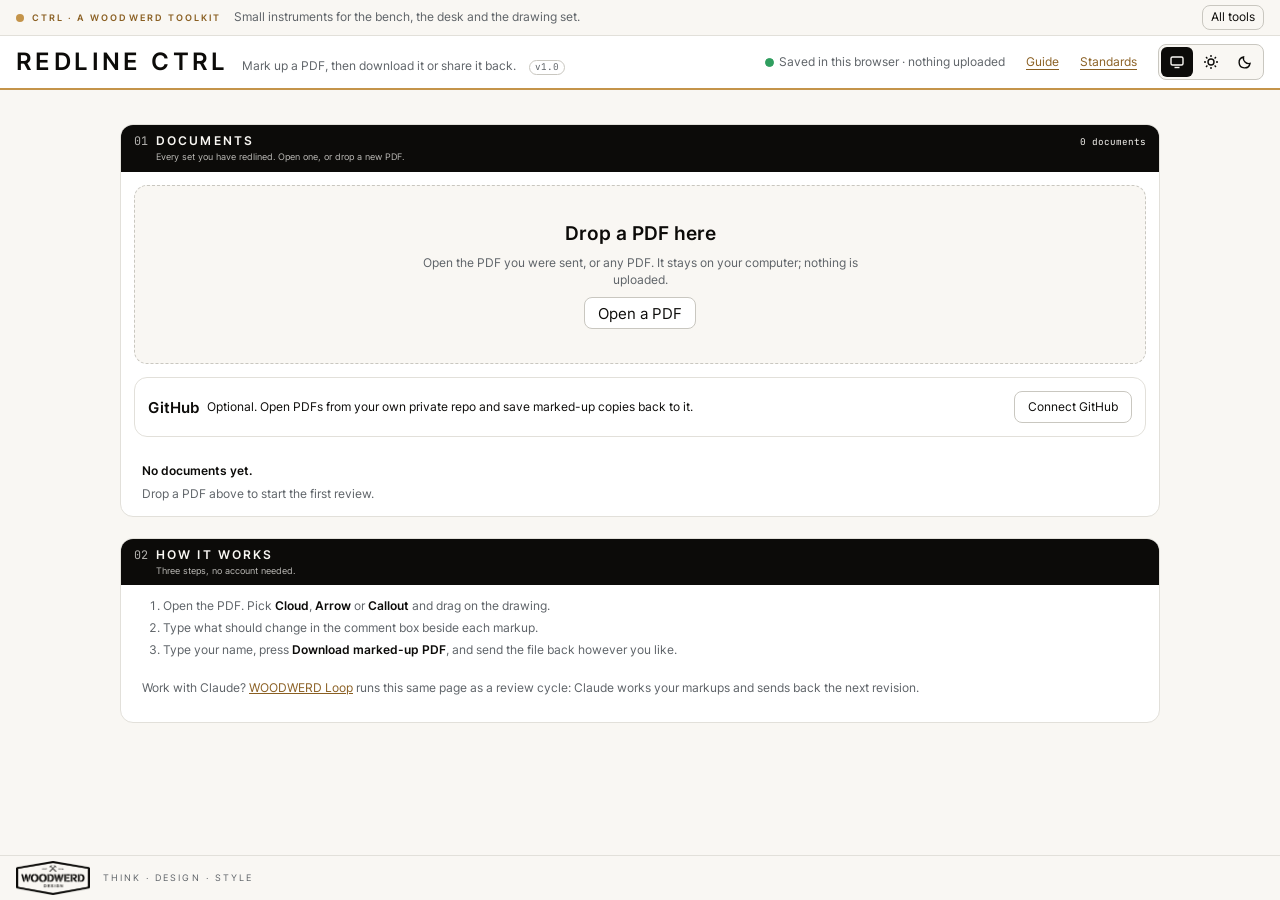
==== commit 4ccdab7a: "Guide and Standards panel: mention the ICON printed-wall set Co-Authored-By: Claude Opus 5.5 <norepl" ====
--- a/index.html
+++ b/index.html
@@ -383,7 +383,7 @@
           <kbd>W</kbd><span>Fit width · <kbd>Ctrl 0</kbd> fit page</span>
         </div>
         <h3>Cite a standard</h3>
-        <p>Under any markup, press <b>Cite a standard</b> and type a word (aisle, landing, toilet, revision) to tag it with an NCS drafting convention or an NKBA kitchen or bath guideline. Tag a <b>Measure</b> and it is checked against the numbers: ✓ meets, ! meets the minimum but not the recommendation, ✗ fails. <b>Standards</b> at the top lists them all.</p>
+        <p>Under any markup, press <b>Cite a standard</b> and type a word (aisle, landing, toilet, revision) to tag it with an NCS drafting convention, an NKBA kitchen or bath guideline, or an ICON 3D-printed wall rule. Tag a <b>Measure</b> and it is checked against the numbers: ✓ meets, ! meets the minimum but not the recommendation, ✗ fails. <b>Standards</b> at the top lists them all.</p>
         <p style="margin-top:8px">Measurements use the PDF's own sheet size, so a 36 × 24 sheet measures true at its printed scale. A set printed to a smaller sheet will not.</p>
         <h3 class="public-only">Send it back</h3>
         <p class="public-only">Type your name and press <b>Download marked-up PDF</b>. Send the file back however you like: email, text, a shared folder. Each markup is a real PDF comment, so it shows in Bluebeam, Acrobat, Preview or any PDF viewer.</p>
@@ -400,8 +400,8 @@
     <details class="guide" id="stds">
       <summary>Standards</summary>
       <div class="pop stdpop">
-        <p class="snote2">Drafting conventions and kitchen and bath planning guidelines to check a set against. Select a markup, then press <b>Cite</b> to tag it. A tagged measurement is checked against the numbers.</p>
-        <input type="search" id="stdq" placeholder="Search: aisle, landing, toilet, revision…" aria-label="Search standards">
+        <p class="snote2">Drafting conventions, kitchen and bath planning guidelines, and ICON 3D-printed wall rules to check a set against. Select a markup, then press <b>Cite</b> to tag it. A tagged measurement is checked against the numbers.</p>
+        <input type="search" id="stdq" placeholder="Search: aisle, landing, toilet, core, revision…" aria-label="Search standards">
         <div class="sfil" id="stdsets"></div>
         <div id="stdlist"></div>
       </div>
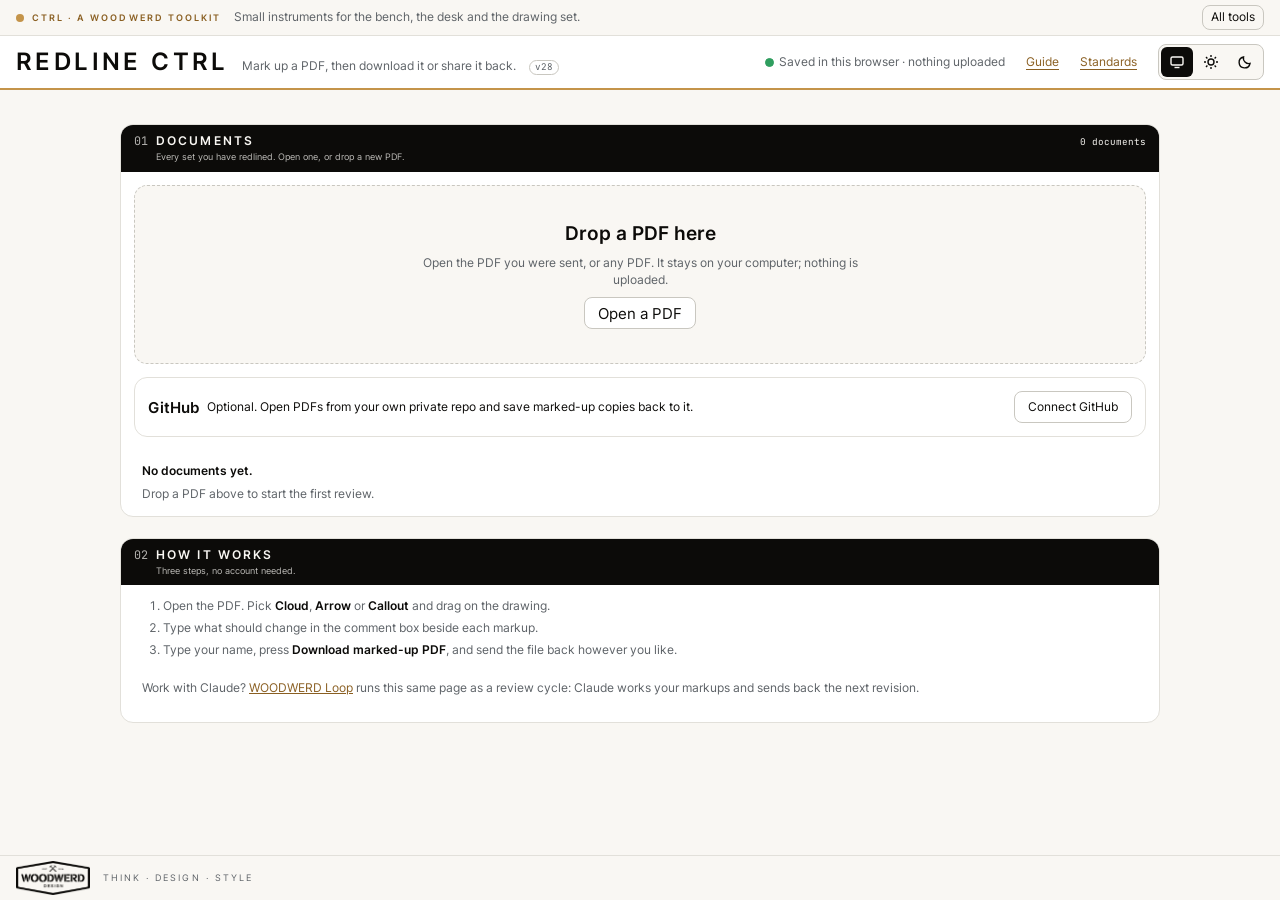
==== commit bb153c03: "Sync Loop v20-v28: inputs on sheet and in export, library folding and purge, version badge, Multi-li" ====
--- a/index.html
+++ b/index.html
@@ -74,6 +74,7 @@
 /* product header */
 .head{display:flex;align-items:center;gap:var(--s13) var(--s21);flex-wrap:wrap;padding-block:var(--s8);background:var(--surface);border-bottom:2px solid var(--accent)}
 .prod{display:flex;align-items:baseline;gap:var(--s13);min-width:0;flex-wrap:wrap}
+.prod .appicon{width:34px;height:34px;flex:none;align-self:center;display:block}
 .prod h1{margin:0;font-size:var(--t-h2);letter-spacing:.14em;font-weight:600;line-height:1}
 .prod .purpose{color:var(--ink-soft);font-size:var(--t-cap)}
 .prod .ver{font-family:var(--mono);font-size:var(--t-micro);color:var(--ink-soft);border:1px solid var(--line-strong);border-radius:var(--r-ctl);padding:0 var(--s5)}
@@ -272,7 +273,15 @@
 .gh a{color:var(--accent-text)}
 .dact{display:flex;align-items:center;gap:var(--s5);flex-wrap:wrap;justify-content:flex-end}
 .dact a.btn{text-decoration:none;color:var(--ink)}
-.pgroup{display:flex;align-items:baseline;gap:var(--s8);padding:var(--s13) var(--s13) var(--s5);border-top:1px solid var(--line)}
+.pgroup{display:flex;align-items:center;gap:var(--s8);padding:var(--s8) var(--s13);border-top:1px solid var(--line);flex-wrap:wrap}
+.pgroup .pfold{all:unset;cursor:pointer;display:flex;align-items:baseline;gap:var(--s8);flex:1;min-width:0;padding-block:var(--s5)}
+.pgroup .pfold:focus-visible{outline:2px solid var(--accent);outline-offset:2px}
+.pgroup .chev{display:inline-block;width:1em;color:var(--ink-soft);transition:transform .15s}
+.pgroup.shut .chev{transform:rotate(-90deg)}
+.pgroup .forget{flex-basis:100%}
+.olderrow{padding:var(--s5) var(--s13) var(--s8);border-top:1px dashed var(--line)}
+.olderrow .link{font-size:var(--t-cap)}
+.drow.old{opacity:.72}
 .pgroup .pn{font-size:var(--t-micro);letter-spacing:.22em;text-transform:uppercase;color:var(--accent-text);font-weight:600}
 .pgroup .pc{font-family:var(--mono);font-size:var(--t-micro);color:var(--ink-soft)}
 .drow .dmeta{grid-column:1/-1;border:1px solid var(--line-strong);border-radius:var(--r-ctl);padding:var(--s8) var(--s13);display:grid;gap:var(--s8);font-size:var(--t-cap);background:var(--surface)}
@@ -286,6 +295,21 @@
 .retrow{display:flex;gap:var(--s5);flex-wrap:wrap;align-items:center}
 .empty{color:var(--ink-soft);padding:var(--s13) var(--s8);font-size:var(--t-cap)}
 .empty b{color:var(--ink);display:block;margin-bottom:var(--s5)}
+
+/* inputs: fillable PDF form fields */
+.intab{width:100%;border-collapse:collapse;margin:var(--s5) 0 var(--s8);font-size:var(--t-cap)}
+.intab th,.intab td{border:1px solid var(--line);padding:2px var(--s5);text-align:left;font-weight:400}
+.intab thead th{font-family:var(--mono);font-size:var(--t-micro);letter-spacing:.08em;text-transform:uppercase;color:var(--ink-soft)}
+.intab tbody th{white-space:nowrap}
+.intab td{padding:1px}
+.intab input{width:100%;min-width:5ch;border:0;background:var(--accent-tint);color:var(--ink);padding:3px var(--s5);font-family:var(--mono);font-size:var(--t-cap);border-radius:4px}
+.intab input:focus{outline:2px solid var(--accent);outline-offset:0}
+#inbody{padding:var(--s5) var(--s8) var(--s8)}
+.inrow{display:grid;gap:var(--s5);justify-items:start}
+.intab .loc{all:unset;cursor:pointer;text-decoration:underline;text-decoration-color:var(--line-strong);text-underline-offset:3px}
+.intab .loc:hover,.intab .loc:focus-visible{text-decoration-color:var(--accent);color:var(--accent-text)}
+.fieldhl{fill:#C4944A;fill-opacity:.18;stroke:#C4944A;stroke-width:1.5;pointer-events:none}
+.fieldval{fill:#1747c2;font-family:"IBM Plex Mono",ui-monospace,monospace;font-weight:600;pointer-events:none}
 
 /* library */
 .lib{grid-column:1/-1;grid-row:1/-1;overflow:auto;min-height:0;padding-block:var(--s34)}
@@ -356,9 +380,9 @@
 
   <header class="head gut">
     <div class="prod">
-      <h1><span class="claude-only">LOOP</span><span class="public-only">REDLINE CTRL</span></h1>
+      <img class="appicon claude-only" src="img/loop-icon.svg" alt="" width="34" height="34"><h1><span class="claude-only">LOOP</span><span class="public-only">REDLINE CTRL</span></h1>
       <span class="purpose claude-only">Mark up a drawing set and send the markups to Claude.</span><span class="purpose public-only" id="ppurpose">Mark up a PDF, then download it or share it back.</span>
-      <span class="ver">v1.0</span>
+      <span class="ver" title="Loop release 28, Nov 27, 2026">v28</span>
     </div>
     <div class="sp"></div>
     <span class="live" id="live"><span class="sdot pulse attention" id="livedot"></span><span id="livetxt">Connecting…</span></span>
@@ -392,6 +416,8 @@
         <p>Markups stay drafts until you press <b>Submit edits</b>. Claude is called right away and posts a response round (for example X1.0.17r): a reply under every markup with the planned change or a question. No drawing happens yet.</p>
         <h3>Answer Claude</h3>
         <p>Under each reply, press <b>Approve plan</b> (or <b>Accept and close</b> when it's done), or <b>Answer / change</b> to send a rework note. When you have been through them, press <b>Commit changes</b>. Claude is called again, draws the approved changes and issues the next set (X1.0.18). Rework notes get a fresh reply first if they change the plan. Accepted, finished markups close and drop out of the open count. <b>Needs my review</b> in the filter shows what's waiting on you.</p>
+        <h3>Fill in inputs</h3>
+        <p>When a set has fillable tables (tinted cells, such as a measurement sheet), they appear under <b>Inputs</b> beside the markups. Type the values there; they save as you type and the sheet stays where you left it. Each value is written into its cell on the sheet in blue, and <b>Download marked-up PDF</b> fills the PDF's own fields with them. Click a row name to find that row on the sheet. Press <b>Send inputs to Claude</b> when you're done; for a set that belongs to another chat, the values are copied so you can paste them there.</p>
         <h3>Send a PDF to someone</h3>
         <p><b>Download marked-up PDF</b> writes your markups into a copy of the PDF as real comments.</p>
         </div>
@@ -545,6 +571,7 @@
           <select id="fstatus" aria-label="Status"><option value="any">Any status</option><option value="open">Open</option><option value="review">Needs my review</option><option value="draft">Draft</option><option value="sent">With Claude</option><option value="closed">Accomplished</option><option value="superseded">Superseded</option></select>
         </div>
       </div>
+      <details class="log claude-only" id="inputs" hidden open><summary id="insum">Inputs</summary><div id="inbody"></div></details>
       <details class="log" id="log" hidden><summary id="logsum">Revision log</summary><div id="logbody"></div></details>
       <div class="items" id="items"></div>
     </aside>
@@ -570,6 +597,8 @@
  {id:"arrow",name:"Arrow",key:"A",icon:'<path d="M3 15L15 3M15 3h-6M15 3v6" stroke="currentColor" fill="none" stroke-width="1.6"/>'},
  {id:"cl",name:"Centerline",key:"L",icon:'<path d="M2 16L16 2" stroke="currentColor" fill="none" stroke-width="1.4" stroke-dasharray="5 2 1.5 2"/>'},
  {id:"dash",name:"Dashed",key:"D",icon:'<path d="M2 16L16 2" stroke="currentColor" fill="none" stroke-width="1.6" stroke-dasharray="3 2.5"/>'},
+ {id:"pline",name:"Multi-line",key:"N",icon:'<path d="M2 14l4-8 5 6 5-9" stroke="currentColor" fill="none" stroke-width="1.6" stroke-linejoin="round"/><circle cx="6" cy="6" r="1.3" fill="currentColor"/><circle cx="11" cy="12" r="1.3" fill="currentColor"/>'},
+ {id:"shape",name:"Shape",key:"G",icon:'<path d="M3 6l7-3 5 5-2 7-9-1z" stroke="currentColor" fill="currentColor" fill-opacity=".3" stroke-width="1.4" stroke-linejoin="round"/>'},
  {id:"area",name:"Area",key:"F",icon:'<path d="M3 5l8-2 4 6-3 6-9-2z" stroke="currentColor" fill="none" stroke-width="1.4"/><path d="M4 12l6-6M6 14l6-6M9 14.5l4.5-4.5" stroke="currentColor" stroke-width="1" opacity=".7"/>'},
  {id:"xout",name:"Remove",key:"X",icon:'<rect x="3" y="3" width="12" height="12" stroke="currentColor" fill="none" stroke-width="1.4"/><path d="M3 3l12 12M15 3L3 15" stroke="currentColor" stroke-width="1.4"/>'},
  {id:"callout",name:"Callout",key:"T",icon:'<path d="M2 16l5-5" stroke="currentColor" stroke-width="1.6"/><rect x="7" y="2.5" width="9" height="7" stroke="currentColor" fill="none" stroke-width="1.6"/>'},
@@ -579,8 +608,8 @@
 ];
 /* Markup ink colours are drawing data, stored with each markup, not interface colour. */
 const INKS=[["#e0261b","Red"],["#1f6fd1","Blue"],["#1d9a4e","Green"],["#d98a00","Amber"],["#8a3fd1","Purple"]];
-const LABEL={cloud:"Cloud",rect:"Box",arrow:"Arrow",cl:"Centerline",dash:"Dashed line",area:"Area",xout:"Remove",callout:"Callout",pen:"Pen",hl:"Highlight",measure:"Measure"};
-const HINTS={select:"Click a markup to select it. Drag to move it. Delete removes it.",pan:"Drag to move around the page.",cloud:"Drag a box to cloud an area, then type your comment.",rect:"Drag to draw a box.",arrow:"Drag from tail to point. Hold Shift to snap to 45°.",cl:"Drag along the line that should be centered. Snaps to 45°; hold Alt to draw free.",xout:"Drag a box over what should be removed.",dash:"Drag a dashed line: hidden, beyond, or to be removed.",area:"Drag a box to hatch an area, or click corner by corner and double-click (or Enter) to close the shape. Esc cancels.",callout:"Drag from the point to where the note goes, then type the note.",pen:"Draw freehand.",hl:"Drag across text or lines to highlight.",measure:"Drag between two points. Set the drawing scale first. Hold Shift to snap to 45°."};
+const LABEL={cloud:"Cloud",rect:"Box",arrow:"Arrow",cl:"Centerline",dash:"Dashed line",pline:"Multi-line",shape:"Shape",area:"Area",xout:"Remove",callout:"Callout",pen:"Pen",hl:"Highlight",measure:"Measure"};
+const HINTS={pline:"Click each point of the line. Double-click or press Enter to finish. Shift keeps a segment to 45°.",shape:"Click each corner. Click the first point, double-click or press Enter to close the shape. It fills in the ink colour.",select:"Click a markup to select it. Drag to move it. Delete removes it.",pan:"Drag to move around the page.",cloud:"Drag a box to cloud an area, then type your comment.",rect:"Drag to draw a box.",arrow:"Drag from tail to point. Hold Shift to snap to 45°.",cl:"Drag along the line that should be centered. Snaps to 45°; hold Alt to draw free.",xout:"Drag a box over what should be removed.",dash:"Drag a dashed line: hidden, beyond, or to be removed.",area:"Drag a box to hatch an area, or click corner by corner and double-click (or Enter) to close the shape. Esc cancels.",callout:"Drag from the point to where the note goes, then type the note.",pen:"Draw freehand.",hl:"Drag across text or lines to highlight.",measure:"Drag between two points. Set the drawing scale first. Hold Shift to snap to 45°."};
 const MAX_ASSET=20*1024*1024;
 
 const $=s=>document.querySelector(s);
@@ -654,25 +683,56 @@
   const docs=[...S.docs.values()].sort((a,b)=>(b.touchedAt||b.createdAt||0)-(a.touchedAt||a.createdAt||0));
   $("#libstate").textContent=S.dbReady?`${docs.length} document${docs.length===1?"":"s"}`:(db?"Loading…":"");
   if(!docs.length){box.append(el("div",{class:"empty",style:"padding:13px 21px"},el("b",{text:S.dbReady||!db?"No documents yet.":"Loading documents…"}),document.createTextNode(S.dbReady||!db?"Drop a PDF above to start the first review.":"")));return}
-  /* Loop: group the library by project; each set can link back to the chat that runs it */
+  /* Loop: group the library by project; each group folds, shows its newest set, and tucks older versions under a toggle with a purge button */
   const groups=new Map();for(const d of docs){const k=PUBLIC?"":(d.project||"").trim();if(!groups.has(k))groups.set(k,[]);groups.get(k).push(d)}
   const keys=[...groups.keys()].sort((a,b)=>!a?1:!b?-1:a.localeCompare(b));
-  for(const k of keys){
-    if(!PUBLIC&&(keys.length>1||k))box.append(el("div",{class:"pgroup"},el("span",{class:"pn",text:k||"No project"}),el("span",{class:"pc",text:`${groups.get(k).length} set${groups.get(k).length>1?"s":""}`})));
-  for(const d of groups.get(k)){
-    const n=openCount(d.id);const tot=[...S.marks.values()].filter(m=>m.doc===d.id).length;
+  const row=d=>{const n=openCount(d.id);const tot=[...S.marks.values()].filter(m=>m.doc===d.id).length;
     const stored=d.assetId?"Stored here":(local.has(d.id)?"This device only":"File not stored");
-    box.append(el("div",{class:"drow"},
+    return el("div",{class:"drow"},
       el("div",{style:"min-width:0"},el("div",{class:"nm",text:d.name||"Untitled PDF"}),el("div",{class:"sub",text:`${d.pages||"?"} page${d.pages===1?"":"s"} · ${stored}${d.createdAt?" · added "+fmtTime(d.createdAt):""}`})),
       el("div",{class:"rd"},el("span",{text:"Set"}),el("span",{text:d.round||"—"})),
       el("div",{class:"rd"},el("span",{text:"Open"}),el("span",{text:`${n} of ${tot}`})),
       el("div",{class:"dact"},
         !PUBLIC&&d.chat?el("a",{class:"btn",href:d.chat,target:"_blank",rel:"noopener",title:"Open the chat working on this set"},document.createTextNode("Open chat ↗")):null,
         el("button",{class:"btn",onclick:()=>{location.hash=`#d-${d.id}`},text:PUBLIC?"Open":"Open set"}),
-        PUBLIC?iconBtn("trash",`Remove ${d.name||"this PDF"} from this browser`,e=>askForget(e.currentTarget.closest(".drow"),[d])):iconBtn("edit",`Project and chat link for ${d.name||"this set"}`,e=>editDocMeta(e.currentTarget.closest(".drow"),d)))));
-  }}
+        PUBLIC?iconBtn("trash",`Remove ${d.name||"this PDF"} from this browser`,e=>askForget(e.currentTarget.closest(".drow"),[d])):iconBtn("edit",`Project and chat link for ${d.name||"this set"}`,e=>editDocMeta(e.currentTarget.closest(".drow"),d))))};
+  for(const k of keys){const list=groups.get(k);
+    if(PUBLIC||!(keys.length>1||k)){list.forEach(d=>box.append(row(d)));continue}
+    const shut=libFold(k),byNew=[...list].sort((a,b)=>(b.createdAt||0)-(a.createdAt||0)),latest=byNew[0],older=k?byNew.slice(1):[];
+    const hd=el("div",{class:"pgroup"+(shut?" shut":"")},
+      el("button",{class:"pfold",type:"button","aria-expanded":String(!shut),onclick:()=>{libFold(k,!shut);renderLibrary()}},
+        el("span",{class:"chev","aria-hidden":"true",text:"▾"}),el("span",{class:"pn",text:k||"No project"}),
+        el("span",{class:"pc",text:`${list.length} set${list.length>1?"s":""}${shut?" · latest "+(latest.round||latest.name||""):""}`})),
+      older.length?el("button",{class:"link",type:"button",title:`Delete the ${older.length} older version${older.length>1?"s":""} and keep ${latest.round||"the newest"}`,text:`Purge ${older.length} older`,onclick:e=>askPurge(e.currentTarget.closest(".pgroup"),k,latest,older)}):null);
+    box.append(hd);if(shut)continue;
+    if(!k){list.forEach(d=>box.append(row(d)));continue}
+    box.append(row(latest));
+    if(older.length){const showing=LIBOLD.has(k);
+      box.append(el("div",{class:"olderrow"},el("button",{class:"link",type:"button","aria-expanded":String(showing),text:showing?`Hide ${older.length} older version${older.length>1?"s":""}`:`Show ${older.length} older version${older.length>1?"s":""}`,onclick:()=>{showing?LIBOLD.delete(k):LIBOLD.add(k);renderLibrary()}})));
+      if(showing)older.forEach(d=>{const r=row(d);r.classList.add("old");box.append(r)})}
+  }
   if(PUBLIC&&docs.length>1)box.append(el("div",{class:"forgetall"},el("button",{class:"link",text:"Remove all from this browser",onclick:e=>askForget(e.currentTarget.parentNode,docs)})));
 }
+/* library folding: groups remember open/shut in this browser; older versions stay tucked unless shown */
+const LIBOLD=new Set();
+function libFold(k,v){const key="ww-lib-shut-"+k;if(v===undefined){try{return localStorage.getItem(key)==="1"}catch{return false}}try{v?localStorage.setItem(key,"1"):localStorage.removeItem(key)}catch{}}
+/* purge: delete every older version in a project group, keeping the newest set. Removes their markups, submissions, inputs and stored files. */
+function askPurge(hd,k,latest,older){if(hd.querySelector(".forget"))return;
+  const marks=older.reduce((a,d)=>a+[...S.marks.values()].filter(m=>m.doc===d.id).length,0),open=older.reduce((a,d)=>a+openCount(d.id),0);
+  const box=el("div",{class:"forget",role:"alert"},el("span",{text:`Delete ${older.length} older version${older.length>1?"s":""} of ${k} (${older.map(d=>d.round||d.name).join(", ")}) and their ${marks} markup${marks===1?"":"s"}? ${latest.round||latest.name} stays.${open?` ${open} of ${open===1?"them is":"them are"} still open.`:""} This can't be undone.`}),
+    el("div",{class:"crow"},el("button",{class:"primary danger",type:"button",text:`Delete ${older.length}`,onclick:()=>purgeDocs(older,box)}),el("button",{class:"btn",type:"button",text:"Cancel",onclick:()=>box.remove()})));
+  hd.append(box);box.querySelector(".danger").focus()}
+async function purgeDocs(list,box){if(!db||!colD)return;
+  const ids=new Set(list.map(d=>d.id)),keepAssets=new Set([...S.docs.values()].filter(d=>!ids.has(d.id)).map(d=>d.assetId).filter(Boolean));
+  let done=0,fail=0;const say=t=>{const s=box&&box.querySelector("span");if(s)s.textContent=t};box.querySelectorAll("button").forEach(b=>b.disabled=true);
+  for(const d of list){say(`Deleting ${++done} of ${list.length}…`);
+    try{for(const m of[...S.marks.values()].filter(m=>m.doc===d.id)){await colM.doc(m.id).delete();S.marks.delete(m.id)}
+      for(const sb of[...S.subs.values()].filter(x=>x.doc===d.id)){await db.collection("submissions").doc(sb.id).delete();S.subs.delete(sb.id)}
+      if(S.inputs.has(d.id)){try{await db.collection("inputs").doc(d.id).delete()}catch{}S.inputs.delete(d.id)}
+      if(assets&&d.assetId&&!keepAssets.has(d.assetId)){try{await assets.delete(d.assetId)}catch{}}
+      await colD.doc(d.id).delete();S.docs.delete(d.id);local.delete(d.id);try{localStorage.removeItem("ww-scale-"+d.id)}catch{}}
+    catch(err){fail++}}
+  if(fail){say(`Deleted ${list.length-fail} of ${list.length}. ${fail} couldn't be deleted.`);setTimeout(renderLibrary,6000)}else renderLibrary()}
 function editDocMeta(row,d){if(row.querySelector(".dmeta"))return;
   const projects=[...new Set([...S.docs.values()].map(x=>(x.project||"").trim()).filter(Boolean))].sort();
   const dl=el("datalist",{id:"projlist"});projects.forEach(p=>dl.append(el("option",{value:p})));
@@ -757,7 +817,7 @@
     if(tok!==openTok)return;
     pdf._wwid=id;S.pages=pdf.numPages;
     if(colD&&!row.fp&&pdf.fingerprints){try{await colD.doc(id).update({fp:pdf.fingerprints[0],pages:pdf.numPages})}catch{}}
-    buildPages();
+    buildPages();loadInputs();
   }
   const sc=store.get("ww-scale-"+id);if(sc)$("#scale").value=sc;
   await goPage(Math.min(Math.max(1,page||1),S.pages),false);
@@ -911,6 +971,10 @@
   else if(m.type==="area"){const d="M"+p.map(q=>q.join(",")).join(" L")+(m.open?"":" Z");const pid="h"+(m.id||"draft");
     const pat=sv("pattern",{id:pid,patternUnits:"userSpaceOnUse",width:18*k,height:18*k,patternTransform:"rotate(45)"});pat.append(sv("line",{x1:0,y1:0,x2:0,y2:18*k,stroke:c,"stroke-width":2.2*k}));
     g.append(pat,sv("path",{d,fill:c,"fill-opacity":.08,stroke:"none"}),sv("path",{d,fill:`url(#${pid})`,"fill-opacity":.55,stroke:"none"}),sv("path",{d,...hit,fill:"transparent"}),sv("path",{d,stroke:c,"stroke-width":4*k,fill:"none","stroke-linejoin":"round"}))}
+  else if(m.type==="pline"){const d="M"+p.map(q=>q.join(",")).join(" L");
+    g.append(sv("path",{d,...hit}),sv("path",{d,stroke:c,"stroke-width":sw,fill:"none","stroke-linecap":"round","stroke-linejoin":"round"}))}
+  else if(m.type==="shape"){const d="M"+p.map(q=>q.join(",")).join(" L")+(m.open?"":" Z");
+    g.append(sv("path",{d,fill:c,"fill-opacity":.2,stroke:"none"}),sv("path",{d,...hit,fill:"transparent"}),sv("path",{d,stroke:c,"stroke-width":4*k,fill:"none","stroke-linejoin":"round"}))}
   else if(m.type==="pen"||m.type==="hl"){const d="M"+p.map(q=>q.join(",")).join(" L");
     g.append(sv("path",{d,...hit}),sv("path",{d,stroke:c,"stroke-width":m.type==="hl"?26*k:sw,"stroke-opacity":m.type==="hl"?.35:1,fill:"none","stroke-linecap":"round","stroke-linejoin":"round"}))}
   else if(m.type==="measure"){const[a,b]=p;const len=Math.hypot(b[0]-a[0],b[1]-a[1]);
@@ -933,7 +997,7 @@
   const L=$("#layer");L.innerHTML="";if(!S.doc)return;numberAll();
   for(const m of docMarks()){if(m.page!==S.page)continue;
     const g=sv("g",{class:"mk"+(S.sel===m.id?" sel":""),"data-id":m.id});if(isClosed(m))g.setAttribute("opacity",".4");draw(m,g);L.append(g)}
-}
+  drawInputs()}
 
 /* ---------- pointer ---------- */
 let act=null,spaceDown=false;const pointers=new Map();
@@ -948,16 +1012,19 @@
     if(g){select(g.dataset.id,false);const m=S.marks.get(g.dataset.id);if(m)act={kind:"move",id:m.id,start:pt,orig:m.pts.map(q=>[...q])}}
     else{select(null);act={kind:"pan",sx:e.clientX,sy:e.clientY,vx:view.x,vy:view.y}}return}
   if(act&&act.kind==="poly"){const f=act.pts[0],tol=14*S.W/$("#stage").getBoundingClientRect().width;
-    if(act.pts.length>=3&&Math.hypot(pt[0]-f[0],pt[1]-f[1])<tol){finishPoly();return}
+    if(act.pts.length>=3&&Math.hypot(pt[0]-f[0],pt[1]-f[1])<tol){if(act.type==="pline")act.pts.push([...f]);finishPoly();return}
     const l=act.pts[act.pts.length-1],now=Date.now();if(act.last&&now-act.last<450&&Math.hypot(pt[0]-l[0],pt[1]-l[1])<tol){finishPoly();return}
-    act.last=now;act.pts.push(pt);polyPreview(pt);return}
+    act.last=now;act.pts.push(e.shiftKey?snap45("cl",l,pt,{}):pt);polyPreview(pt);return}
   act={kind:"draw",type:S.tool,pts:[pt,pt]};
 });
 function snap45(type,a,b,e){if(!((type==="cl"&&!e.altKey)||((type==="arrow"||type==="measure"||type==="dash")&&e.shiftKey)))return b;
   const dx=b[0]-a[0],dy=b[1]-a[1],L=Math.hypot(dx,dy),ang=Math.round(Math.atan2(dy,dx)/(Math.PI/4))*(Math.PI/4);return[+(a[0]+L*Math.cos(ang)).toFixed(1),+(a[1]+L*Math.sin(ang)).toFixed(1)]}
-function polyPreview(cur){const d=$("#draft");d.innerHTML="";const g=sv("g");draw({type:"area",pts:cur?[...act.pts,cur]:act.pts,color:S.color,open:true},g);d.append(g)}
-function finishPoly(){if(!act||act.kind!=="poly")return;const pts=[];for(const q of act.pts){const l=pts[pts.length-1];if(!l||Math.hypot(q[0]-l[0],q[1]-l[1])>3*K())pts.push(q)}
-  act=null;$("#draft").innerHTML="";if(pts.length>=3)create({type:"area",pts,color:S.color,scale:+$("#scale").value})}
+/* click-by-click tools: Area (hatched), Shape (transparent fill) and Multi-line (one markup, many segments).
+   Click each corner; finish by clicking the first point, double-clicking, or pressing Enter. Shift keeps a segment to 45°. */
+const POLY={area:3,shape:3,pline:2};
+function polyPreview(cur){const d=$("#draft");d.innerHTML="";const g=sv("g");draw({type:act.type||"area",pts:cur?[...act.pts,cur]:act.pts,color:S.color,open:true},g);d.append(g)}
+function finishPoly(){if(!act||act.kind!=="poly")return;const type=act.type||"area";const pts=[];for(const q of act.pts){const l=pts[pts.length-1];if(!l||Math.hypot(q[0]-l[0],q[1]-l[1])>3*K())pts.push(q)}
+  act=null;$("#draft").innerHTML="";if(pts.length>=POLY[type])create({type,pts,color:S.color,scale:+$("#scale").value})}
 function cancelPoly(){if(act&&act.kind==="poly"){act=null;$("#draft").innerHTML="";return true}return false}
 T.addEventListener("dblclick",e=>{if(act&&act.kind==="poly"){e.preventDefault();finishPoly()}});
 T.addEventListener("pointermove",e=>{if(act&&act.kind==="poly"&&!pointers.size)polyPreview(toPage(e))});
@@ -974,6 +1041,9 @@
   pointers.delete(e.pointerId);T.classList.remove("panning");if(!act)return;
   if(act.kind==="pinch"){if(pointers.size===0)act=null;return}
   if(act.kind==="poly")return;
+  if(act.kind==="draw"&&(act.type==="pline"||act.type==="shape")){$("#draft").innerHTML="";const[a,b]=act.pts;
+    if(act.type==="pline"&&Math.hypot(b[0]-a[0],b[1]-a[1])>8*K()){act={kind:"poly",type:"pline",pts:[a,b],last:0};polyPreview();return}
+    act={kind:"poly",type:act.type,pts:[a],last:Date.now()};polyPreview();return}
   if(act.kind==="draw"&&act.type==="area"){const b=bbox(act.pts);$("#draft").innerHTML="";
     if(b.w>8*K()&&b.h>8*K()){create({type:"area",pts:[[b.x,b.y],[b.x+b.w,b.y],[b.x+b.w,b.y+b.h],[b.x,b.y+b.h]],color:S.color,scale:+$("#scale").value});act=null;return}
     act={kind:"poly",type:"area",pts:[act.pts[0]],last:Date.now()};polyPreview();return}
@@ -1146,6 +1216,71 @@
       ul.append(el("li",{},el("button",{onclick:()=>jumpTo(x.id),title:m?"Show this markup":"Markup not found"},el("span",{class:"oc "+(x.outcome||""),text:x.outcome||""}),
         document.createTextNode(`${m&&m.doc===S.doc.id?"#"+m.n+" ":m?"#"+m.n+" ("+docLabel(S.docs.get(m.doc))+") ":""}${x.note||(m&&m.text)||""}`))))});
     det.append(ul);body.append(det)})}
+
+/* ---------- inputs: fillable PDF text fields (tinted cells) are typed here; values save to inputs/<docId> {doc, values:{fieldName:value}, updatedAt, by, sentAt} for Claude ---------- */
+S.inputs=new Map();let INF={id:null,fields:[]},inTmr=null;
+async function loadInputs(){const box=$("#inputs");box.hidden=true;INF={id:null,fields:[]};if(PUBLIC||!pdf||!S.doc)return;
+  const id=S.doc.id,doc=pdf,fields=[];
+  try{for(let i=1;i<=doc.numPages;i++){const p=await doc.getPage(i);const an=await p.getAnnotations();if(pdf!==doc)return;
+    for(const a of an)if(a.subtype==="Widget"&&a.fieldType==="Tx"&&a.fieldName)fields.push({name:a.fieldName,label:String(a.alternativeText||a.fieldName).trim(),page:i,rect:a.rect,pdfVal:typeof a.fieldValue==="string"?a.fieldValue:""})}}catch{return}
+  if(pdf!==doc||!S.doc||S.doc.id!==id)return;
+  INF={id,fields};renderInputs();drawInputs()}
+/* INV is this tab's copy of the values. Typed values win until they are saved; the server copy is adopted only when nothing here is unsaved. */
+let INV={id:null,values:{}},inDirty=false;
+function inVals(){if(INV.id!==INF.id){INV={id:INF.id,values:{...((S.inputs.get(INF.id)||{}).values||{})}};inDirty=false}return INV.values}
+function inAdopt(){const s=S.inputs.get(INF.id);if(!s||inDirty||INV.id!==INF.id)return;INV.values={...(s.values||{})}}
+function inFromDom(){document.querySelectorAll("#inbody input[data-fname]").forEach(i=>{INV.values[i.dataset.fname]=i.value})}
+function inWrite(extra){const id=INF.id;if(!id||!db)return Promise.resolve();const values={...INV.values},s=S.inputs.get(id)||{};
+  return db.collection("inputs").doc(id).set({doc:id,values,updatedAt:Date.now(),by:S.me||null,...(s.sentAt?{sentAt:s.sentAt}:{}),...extra}).then(()=>{if(JSON.stringify(values)===JSON.stringify(INV.values))inDirty=false;saved()})}
+function inCount(vals){return INF.fields.filter(x=>String(vals[x.name]??x.pdfVal??"").trim()!=="").length}
+function renderInputs(){const box=$("#inputs");if(PUBLIC||!INF.fields.length||!S.doc||S.doc.id!==INF.id){box.hidden=true;return}
+  box.hidden=false;inVals();inAdopt();const vals=INV.values,body=$("#inbody");
+  $("#insum").textContent=`Inputs · ${inCount(vals)} of ${INF.fields.length} filled`;
+  const f=document.activeElement&&document.activeElement.dataset&&document.activeElement.dataset.fname;if(f)return;
+  body.innerHTML="";
+  const esc=s=>s.replace(/[.*+?^${}()|[\]\\]/g,"\\$&"),tables=new Map(),loose=[];
+  for(const x of INF.fields){const m=/^([A-Za-z]+)(\d+)_(.+)$/.exec(x.name);if(!m){loose.push(x);continue}
+    const t=m[1],r=m[2],c=m[3];if(!tables.has(t))tables.set(t,{cols:[],rows:new Map()});const T0=tables.get(t);if(!T0.cols.includes(c))T0.cols.push(c);
+    if(!T0.rows.has(r))T0.rows.set(r,{label:x.label.replace(new RegExp("\\s*"+esc(c)+"$","i"),"")||("Row "+r),cells:{}});T0.rows.get(r).cells[c]=x}
+  const inp=x=>{const i=el("input",{type:"text","data-fname":x.name,"aria-label":x.label,title:x.label,autocomplete:"off"});i.value=vals[x.name]??x.pdfVal??"";
+    i.addEventListener("input",()=>saveInput(x.name,i.value));i.addEventListener("focus",()=>markField(x));i.addEventListener("blur",()=>{markField(null);setTimeout(()=>{if(!$("#inputs").contains(document.activeElement))renderInputs()},0)});return i};
+  const loc=(label,x)=>x?el("button",{class:"loc",type:"button",tabindex:"-1",title:"Find on the sheet",text:label,onclick:()=>showField(x)}):document.createTextNode(label);
+  for(const[,T0]of tables){const tb=el("table",{class:"intab"}),hr=el("tr",{},el("th",{text:""}));T0.cols.forEach(c=>hr.append(el("th",{text:c})));tb.append(el("thead",{},hr));
+    const bd=el("tbody");for(const[,row]of T0.rows){const first=T0.cols.map(c=>row.cells[c]).find(Boolean);const tr=el("tr",{},el("th",{scope:"row"},loc(row.label,first)));T0.cols.forEach(c=>tr.append(el("td",{},row.cells[c]?inp(row.cells[c]):null)));bd.append(tr)}
+    tb.append(bd);body.append(tb)}
+  if(loose.length){const tb=el("table",{class:"intab"}),bd=el("tbody");loose.forEach(x=>bd.append(el("tr",{},el("th",{scope:"row"},loc(x.label,x)),el("td",{},inp(x)))));tb.append(bd);body.append(tb)}
+  const sent=(S.inputs.get(INF.id)||{}).sentAt;
+  body.append(el("div",{class:"inrow"},el("button",{class:"btn",type:"button",text:"Send inputs to Claude",onclick:sendInputs}),el("span",{class:"subnote",id:"innote",text:sent?`Values save as you type. Last sent ${fmtTime(sent)}.`:"Values save as you type. Click a row name to find it on the sheet."})))}
+function saveInput(name,v){if(!INF.id)return;inVals();INV.values[name]=v;inDirty=true;drawInputs();
+  $("#insum").textContent=`Inputs · ${inCount(INV.values)} of ${INF.fields.length} filled`;
+  clearTimeout(inTmr);inTmr=setTimeout(()=>{inWrite({}).catch(failSave)},600)}
+function fieldBox(x){const vp=pageObj&&pageObj.getViewport({scale:1});if(!vp||!x.rect)return null;const[x0,y0,x1,y1]=x.rect;const a=vp.convertToViewportPoint(x0,y0),b=vp.convertToViewportPoint(x1,y1);return{x:Math.min(a[0],b[0]),y:Math.min(a[1],b[1]),w:Math.abs(b[0]-a[0]),h:Math.abs(b[1]-a[1])}}
+/* typed Inputs values are written into their cells on the sheet (blue, like a filled form) */
+function inValsFor(){if(!INF.id||!S.doc||INF.id!==S.doc.id)return null;inVals();return INV.values}
+function drawInputs(){document.querySelectorAll("#ink .fieldvals").forEach(n=>n.remove());const vals=inValsFor();if(!vals||PUBLIC)return;
+  const g=sv("g",{class:"fieldvals"});
+  for(const x of INF.fields){if(x.page!==S.page)continue;const v=String(vals[x.name]??"").trim();if(!v||v===String(x.pdfVal||"").trim()&&x.pdfVal)continue;const b=fieldBox(x);if(!b)continue;
+    const fs=Math.max(4,Math.min(b.h*.6,b.w/Math.max(1,v.length)*1.5));const t=sv("text",{class:"fieldval",x:b.x+Math.min(3,b.w*.08),y:b.y+b.h/2+fs*.36,"font-size":fs});t.textContent=v;g.append(t)}
+  if(g.childNodes.length)$("#ink").append(g)}
+function markField(x){document.querySelectorAll("#ink .fieldhl").forEach(n=>n.remove());if(!x||x.page!==S.page)return;const b=fieldBox(x);if(b)$("#ink").append(sv("rect",{class:"fieldhl",x:b.x,y:b.y,width:b.w,height:b.h,rx:2}))}
+function showField(x){if(!S.doc||!x.rect)return;const[x0,y0,x1,y1]=x.rect;
+  const go=()=>{const vp=pageObj&&pageObj.getViewport({scale:1});if(!vp)return;const pt=vp.convertToViewportPoint((x0+x1)/2,(y0+y1)/2);centerOn(pt[0],pt[1]);markField(x);setTimeout(()=>markField(null),1600)};
+  if(x.page!==S.page)goPage(x.page,true).then(go);else go()}
+/* Send inputs: save every cell, then get the values to Claude. A doc that belongs to another chat (doc.chat) can't be reached from here,
+   so the values are copied for pasting there; otherwise Claude is called with an artifact comment. Values are also written into the exported PDF. */
+function inSummary(doc){const filled=INF.fields.filter(x=>String(INV.values[x.name]??"").trim()!=="");
+  return{filled,text:`Loop INPUTS on "${doc.name}"${doc.round?" set "+doc.round:""} (doc ${doc.id}). ${filled.length} of ${INF.fields.length} filled; values in inputs/${doc.id}.\n`+filled.map(x=>`${x.label}: ${INV.values[x.name]}`).join("\n")}}
+async function sendInputs(){const doc=S.doc;if(!doc||!db)return;clearTimeout(inTmr);inVals();inFromDom();inDirty=true;drawInputs();const at=Date.now();
+  const n=()=>$("#innote");if(n())n().textContent="Saving…";
+  try{await inWrite({sentAt:at})}catch(err){failSave(err);return}
+  let{filled,text}=inSummary(doc);if(new TextEncoder().encode(text).length>3900)text=text.slice(0,3700)+"\n… (full list in inputs/"+doc.id+")";
+  let copied=false;try{await navigator.clipboard.writeText(text);copied=true}catch{}
+  const ext=doc.chat&&/^https:\/\/claude\.ai\//.test(doc.chat);
+  if(ext){const e=n();if(e){e.textContent=`Saved ${filled.length} of ${INF.fields.length}. ${copied?"The values are copied: paste them into":"Open"} this set's chat${copied?"":" and say \"read the Loop inputs\""}. `;e.append(el("a",{href:doc.chat,target:"_blank",rel:"noopener",text:"Open chat ↗"}))}return}
+  let told=false,why="";
+  try{const anchor=comments?await comments.anchorFor($("#inputs")):null;const can=comments&&anchor?await comments.canSendToClaude():"off";why=can;
+    if(can==="available"){await comments.sendToClaude({anchor,text});told=true}}catch(e){why=(e&&e.code)||"error"}
+  const e=n();if(e)e.textContent=told?`Sent ${filled.length} of ${INF.fields.length} to Claude.`:`Saved ${filled.length} of ${INF.fields.length}${copied?" and copied them":""}, but Claude couldn't be called from here (${why}). Paste them in the project chat.`}
 
 /* ---------- submit for review ---------- */
 function drafts(){return docMarks().filter(m=>!m.submissionId&&!m.carriedFrom&&m.status==="open")}
@@ -1346,6 +1481,7 @@
     if(!db)throw 0;
     colM=db.collection("markups");colD=db.collection("docs");
     db.collection("rounds").onSnapshot(sn=>{S.rounds=new Map(sn.docs.map(d=>[d.id,{...d.data(),id:d.id}]));renderLog()},()=>{});
+    db.collection("inputs").onSnapshot(sn=>{const prev=S.inputs;S.inputs=new Map(sn.docs.map(d=>{const v=d.data()||{},mine=prev.get(d.id);return[d.id,mine&&(mine.updatedAt||0)>(v.updatedAt||0)?{...v,values:{...(v.values||{}),...(mine.values||{})},updatedAt:mine.updatedAt}:v]}));for(const[k,v]of prev)if(!S.inputs.has(k))S.inputs.set(k,v);renderInputs()},()=>{});
     db.collection("submissions").orderBy("at","desc").limit(100).onSnapshot(sn=>{S.subs=new Map(sn.docs.map(d=>[d.id,{...d.data(),id:d.id}]));updateSubmit()},()=>{});
     let gotD=false,gotM=false;
     colD.onSnapshot(sn=>{
@@ -1372,7 +1508,8 @@
 /* ---------- download marked-up PDF ---------- */
 async function downloadMarked(note,btn,mode){
   if(!S.doc||!pdf){note.hidden=false;note.textContent="Open a PDF first.";return}
-  const marks=docMarks();if(!marks.length){note.hidden=false;note.textContent="Add a markup first.";return}
+  const marks=docMarks(),fvals=PUBLIC?null:inValsFor();const hasVals=fvals&&Object.values(fvals).some(v=>String(v??"").trim()!=="");
+  if(!marks.length&&!hasVals){note.hidden=false;note.textContent="Add a markup first.";return}
   const author=(PUBLIC?$("#rname").value.trim():"")||(S.me&&S.names[S.me])||(PUBLIC?"Reviewer":"WOODWERD");
   if(PUBLIC){if(!$("#rname").value.trim()){note.hidden=false;note.textContent="Type your name first, so whoever reads the PDF knows whose comments these are.";$("#rname").focus();return}store.set("ww-redline-name",author)}
   btn.disabled=true;note.hidden=false;note.textContent="Writing your markups into the PDF…";
@@ -1382,11 +1519,11 @@
     numberAll();const byPage=new Map(),viewports={};
     for(const m of marks){if(!byPage.has(m.page))byPage.set(m.page,[]);byPage.get(m.page).push(m)}
     for(const n of byPage.keys()){viewports[n]=(await pdf.getPage(n)).getViewport({scale:1})}
-    const out=await WWExport.exportPdf({bytes:bytes.slice(),byPage,viewports,author,k:n=>Math.max(viewports[n].width,viewports[n].height)/3600});
+    const out=await WWExport.exportPdf({bytes:bytes.slice(),byPage,viewports,author,fields:hasVals?fvals:null,k:n=>Math.max(viewports[n].width,viewports[n].height)/3600});
     const d=new Date(),day=`${d.getFullYear()}-${String(d.getMonth()+1).padStart(2,"0")}-${String(d.getDate()).padStart(2,"0")}`;
     const fname=`${(S.doc.name||"drawing").replace(/[\\/:*?"<>|]+/g,"-")} - redlines - ${author.replace(/[\\/:*?"<>|]+/g,"-")} - ${day}.pdf`;
     const blob=new Blob([out.bytes],{type:"application/pdf"});
-    const cnt=`${out.count} comment${out.count===1?"":"s"}`;
+    const cnt=`${out.count} comment${out.count===1?"":"s"}`+(out.filledFields?` and ${out.filledFields} input value${out.filledFields===1?"":"s"}`:"");
     if(PUBLIC&&mode==="github"){const src=S.doc.gh,dir=src?src.path.replace(/[^/]*$/,"").replace(/\/$/,""):GH.cfg.dir,path=(dir?dir+"/":"")+fname;
       note.textContent=`Saving to ${GH.cfg.repo}…`;
       const res=await ghPut(path,out.bytes,`Redlines: ${S.doc.name||"drawing"} (${cnt}) by ${author}`,src&&src.repo===GH.cfg.repo?src.branch:GH.cfg.branch);
@@ -1396,7 +1533,7 @@
     else if(PUBLIC){const a=document.createElement("a");a.href=URL.createObjectURL(blob);a.download=fname;document.body.append(a);a.click();setTimeout(()=>{URL.revokeObjectURL(a.href);a.remove()},4000);
       note.textContent=`Downloaded “${fname}” with ${cnt}. ${RET.to?"Send it back to "+RET.to+" however you like.":"Send it back however you like."}`}
     else{const dl=await window.claude.use("downloads");if(!dl)throw new Error("Downloads aren't available in this view.");
-      try{await dl.save({filename:fname,data:blob});note.textContent=`Saved “${fname}” with ${out.count} comment${out.count===1?"":"s"}.`}catch(err){note.textContent=err&&err.code==="declined"?"Download cancelled.":`Couldn't save the file (${err&&err.code||"error"}).`}}
+      try{await dl.save({filename:fname,data:blob});note.textContent=`Saved “${fname}” with ${cnt}.`}catch(err){note.textContent=err&&err.code==="declined"?"Download cancelled.":`Couldn't save the file (${err&&err.code||"error"}).`}}
   }catch(err){note.textContent=`Couldn't write the PDF: ${err&&err.message||"unknown error"}`}
   btn.disabled=false;
 }
@@ -1418,6 +1555,5 @@
   try{const ps=await userApi.profiles(ids);let ch=false;ids.forEach(i=>{const n=ps&&ps[i]&&ps[i].name;S.names[i]=n||"";ch=ch||!!n});if(ch&&S.doc)renderList()}catch{}}
 </script>
 
-
 </body>
 </html>
